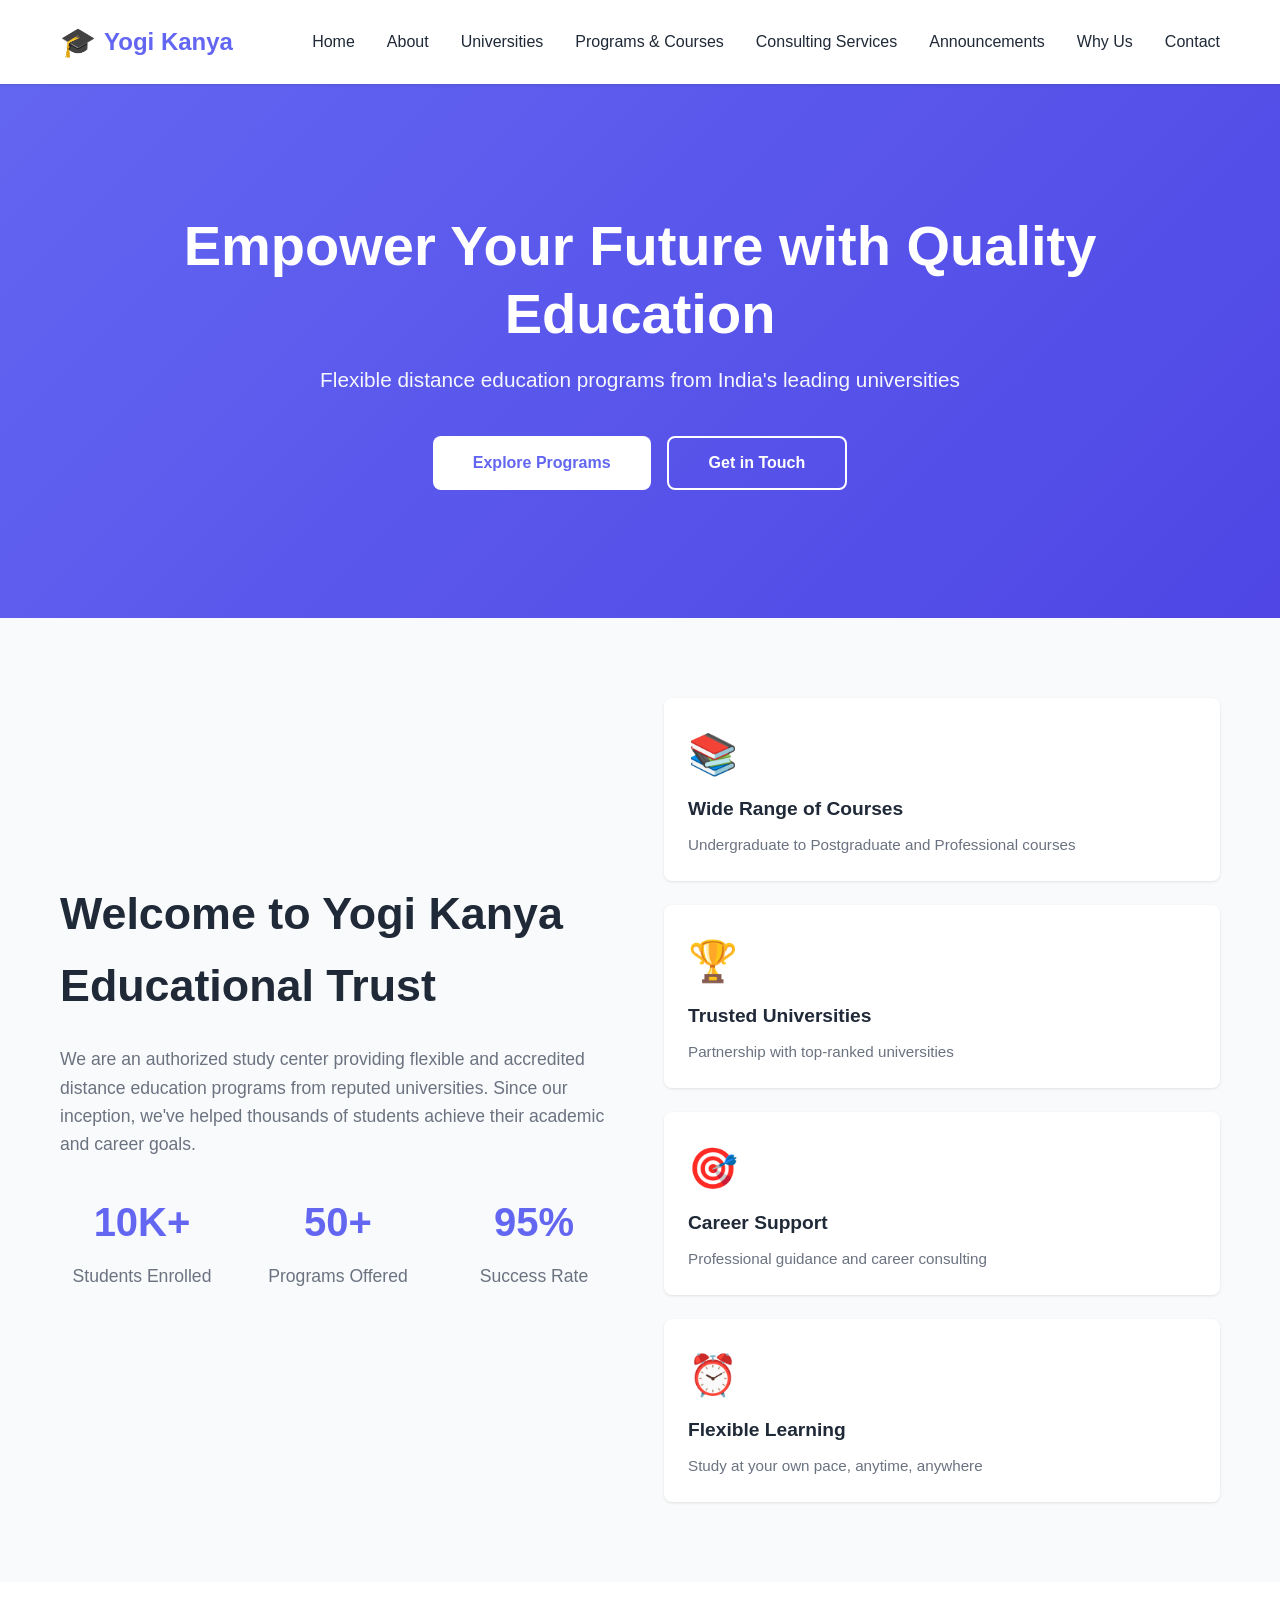
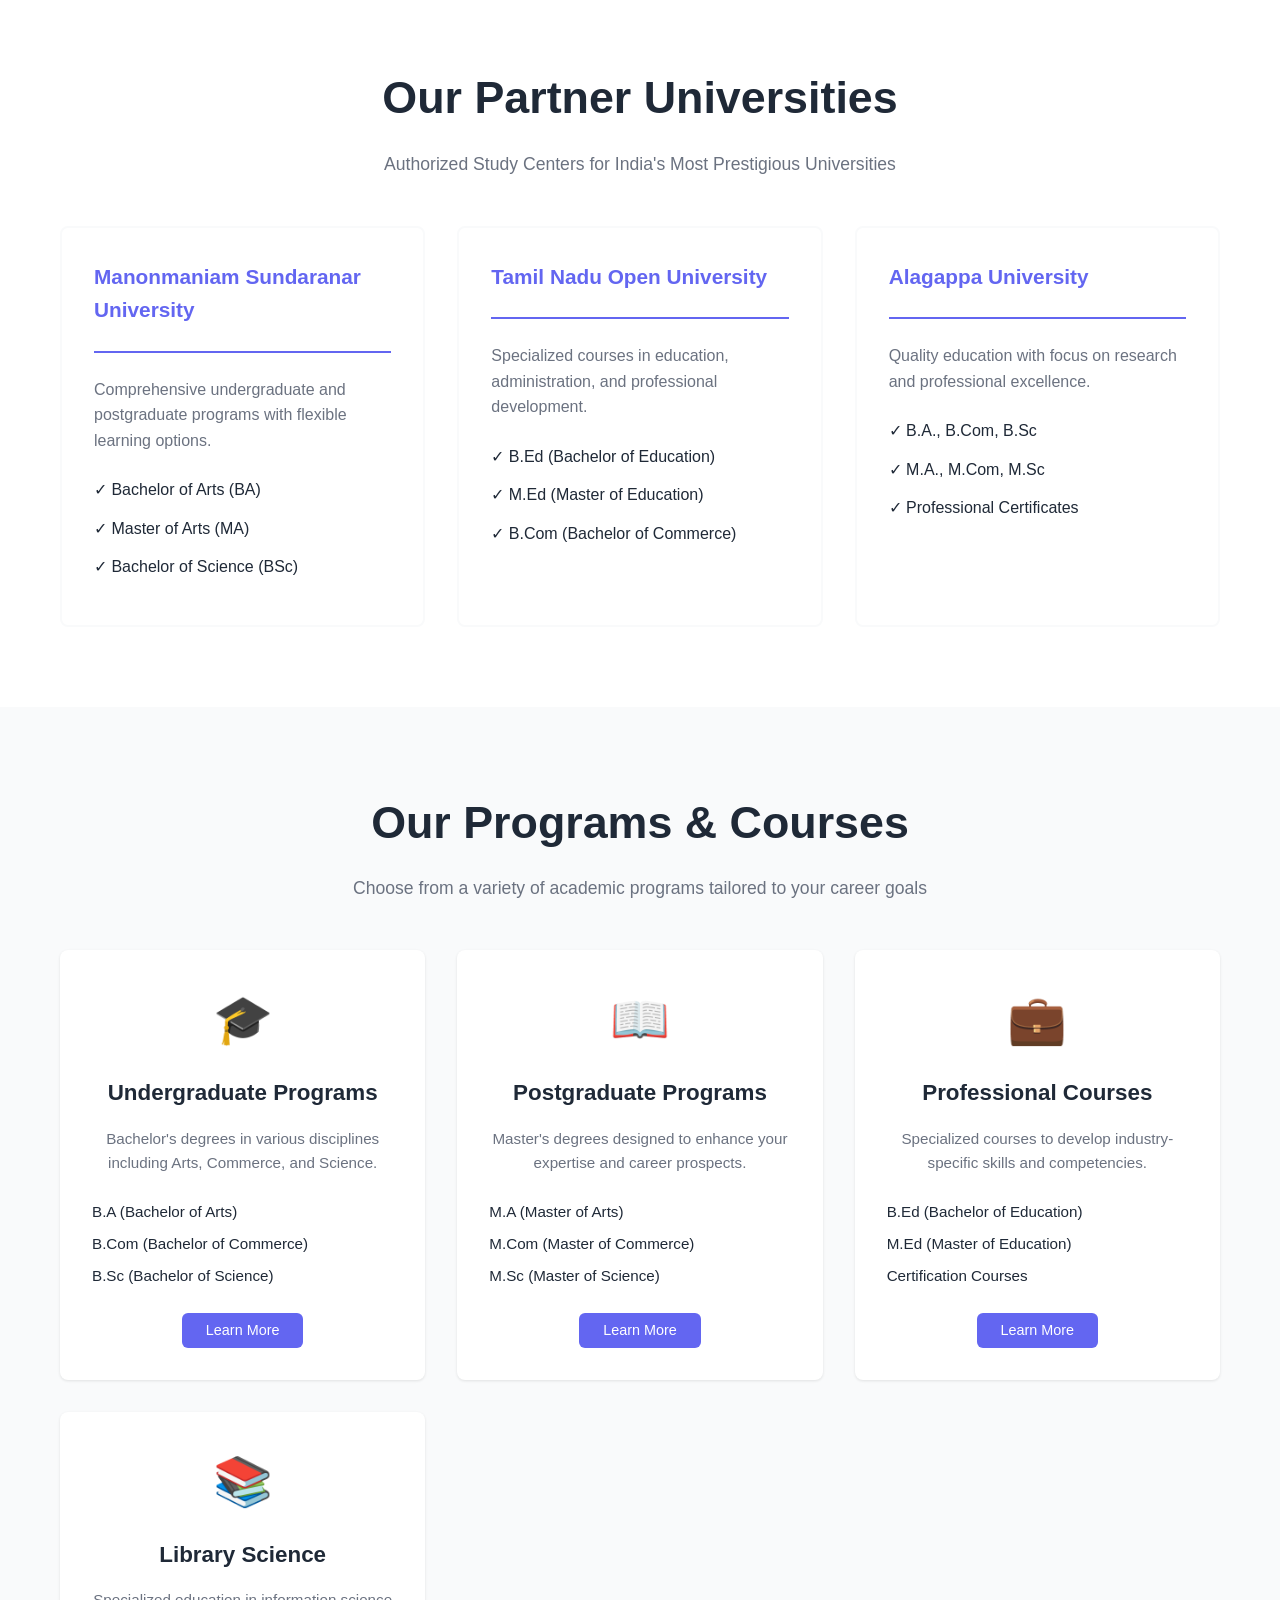
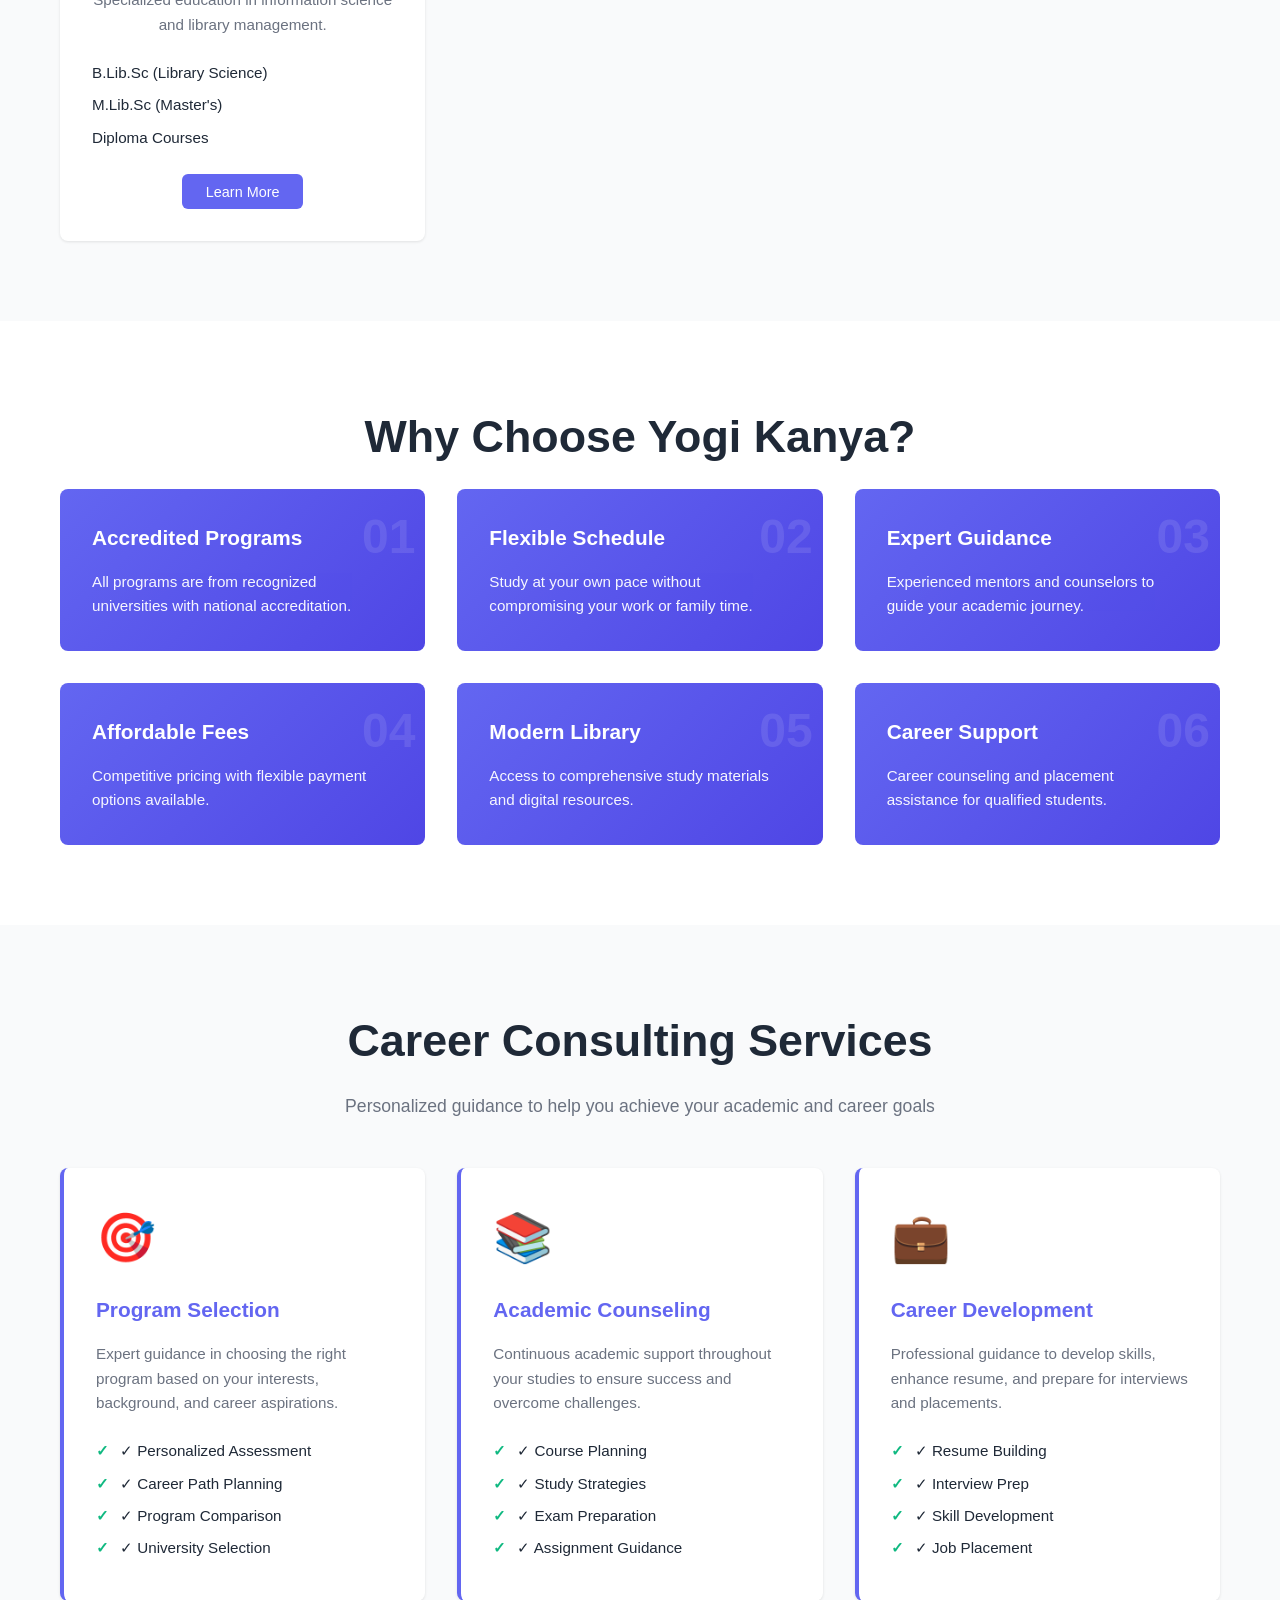
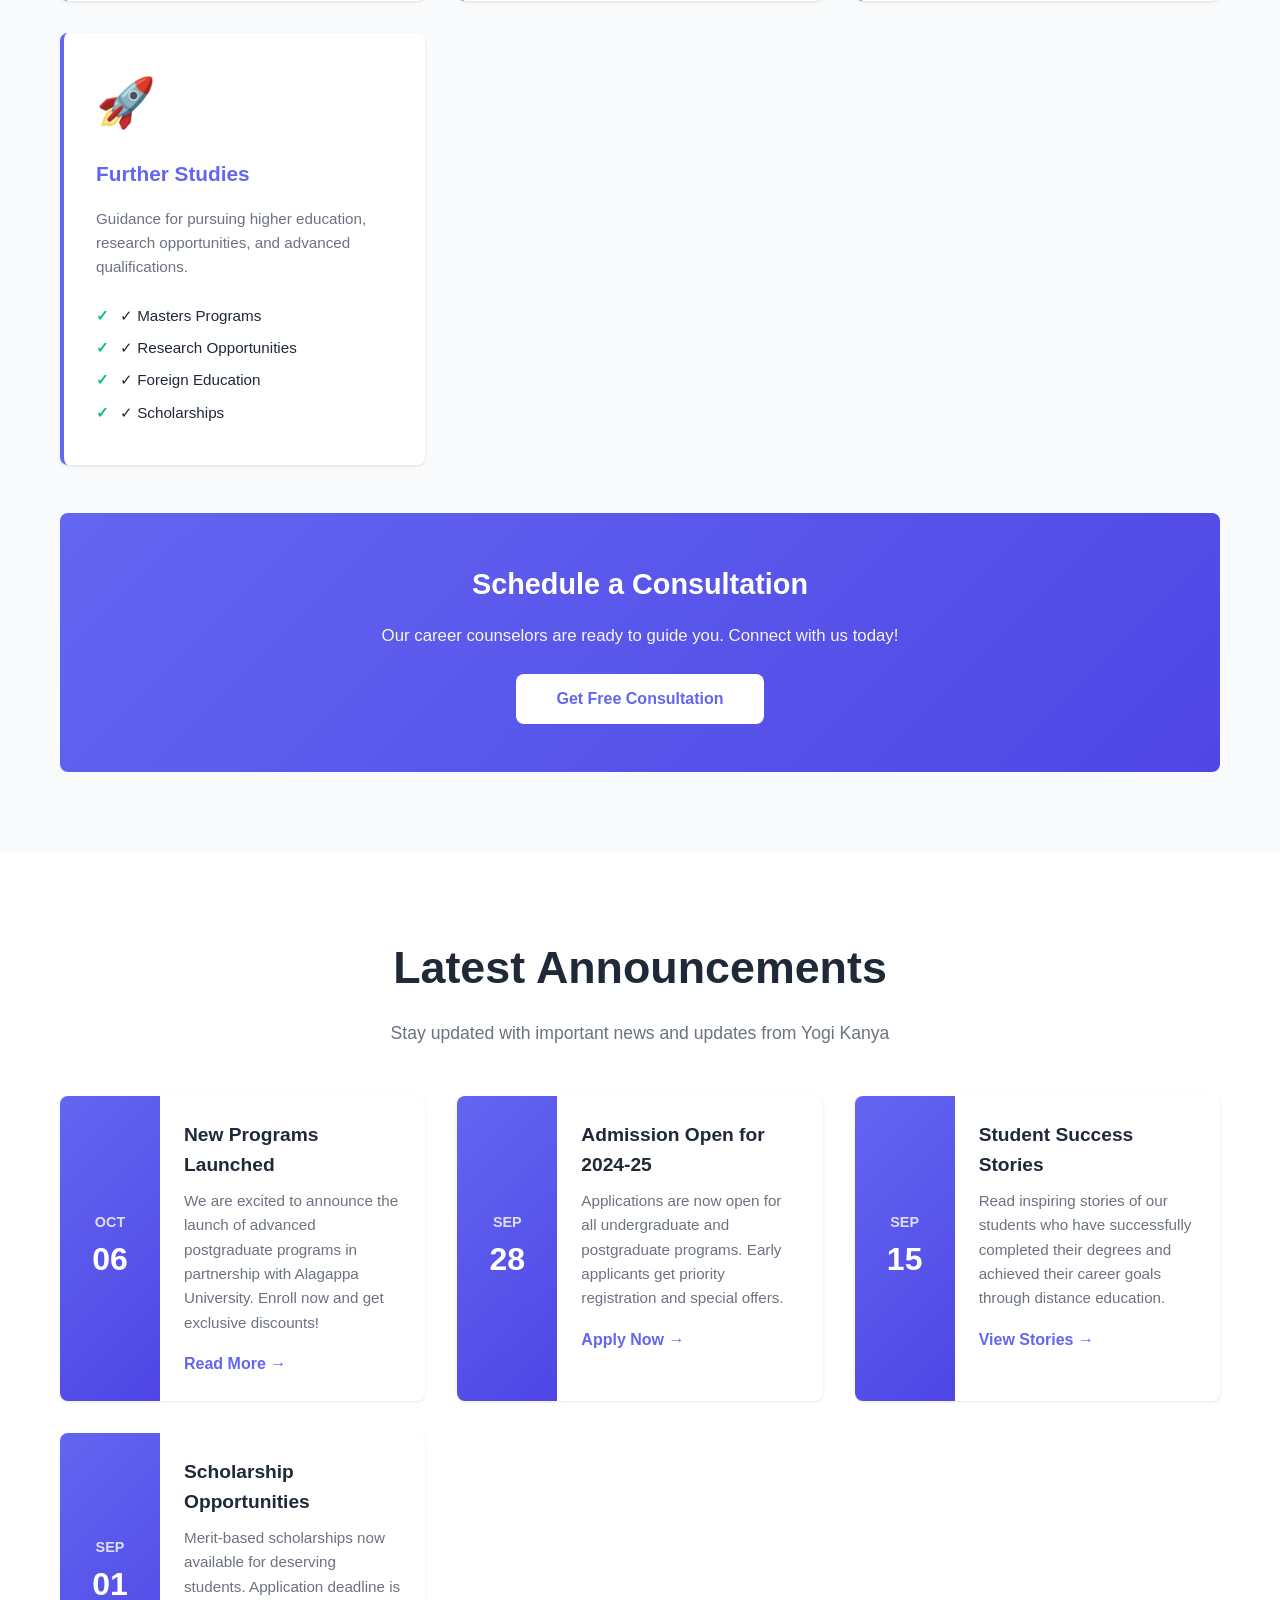
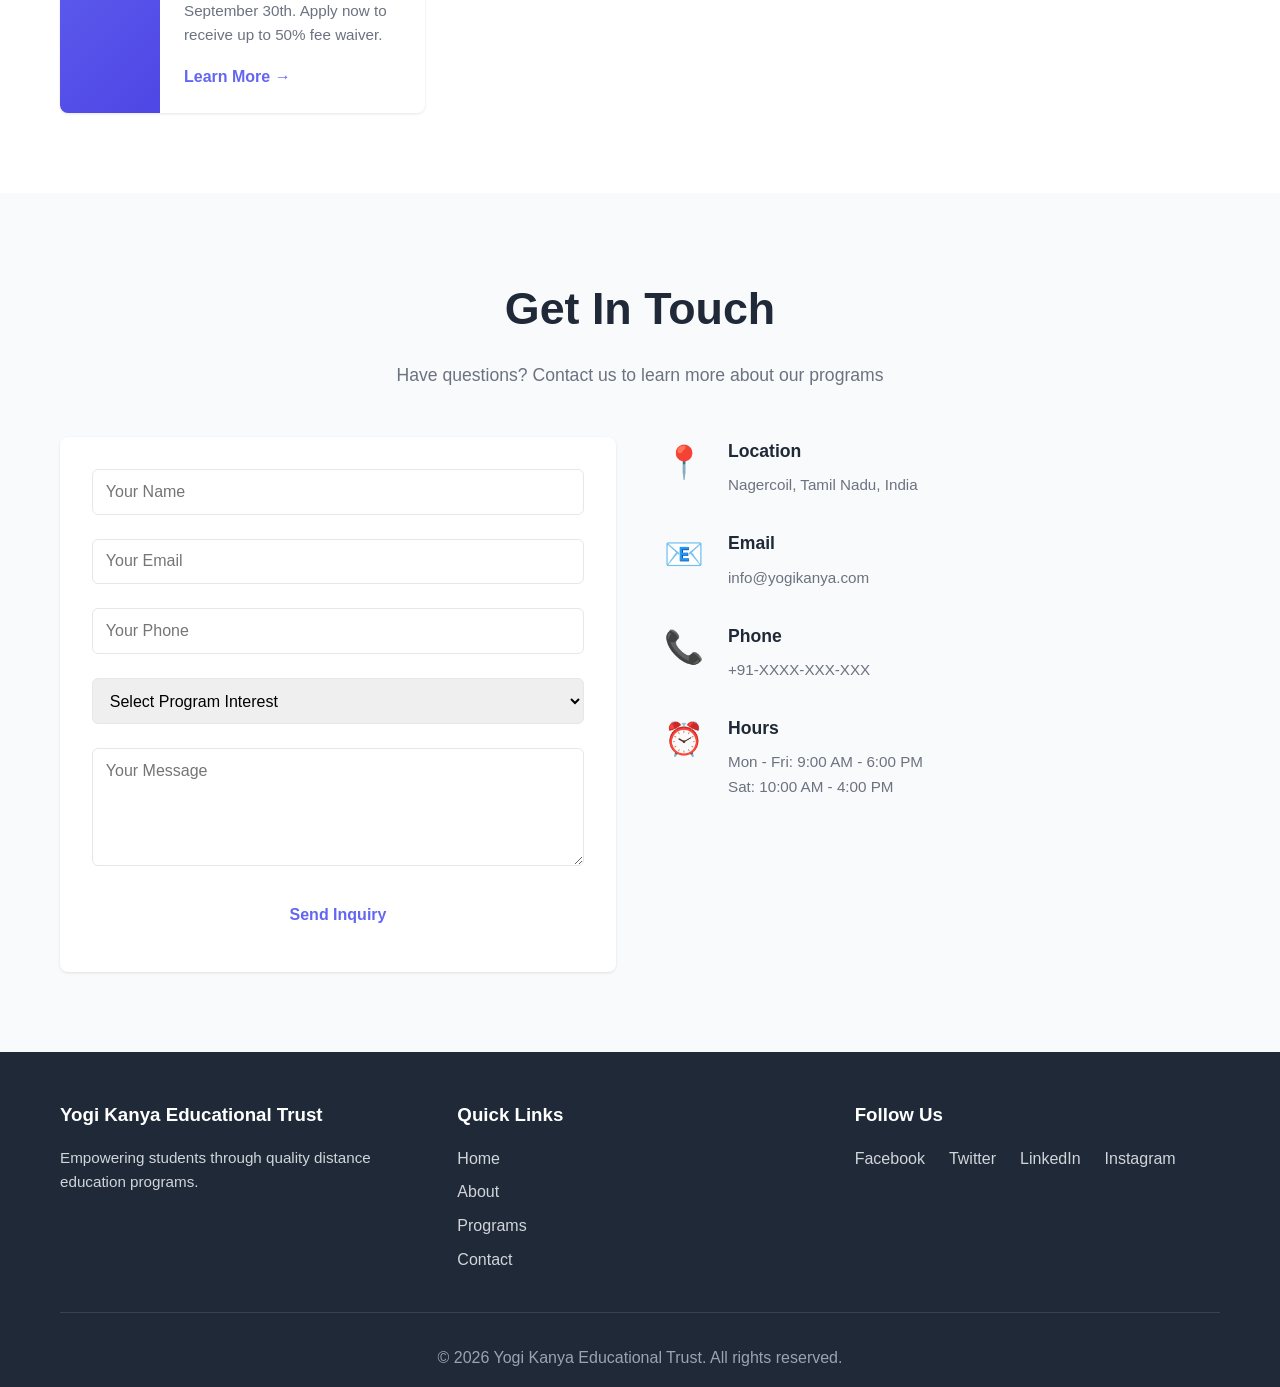
==== index.html @ af3709f4 "Add Consulting Services and Announcements sections - Add Career Consulting Services section with 4 s" ====
<!DOCTYPE html>
<html lang="en">
<head>
    <meta charset="UTF-8">
    <meta name="viewport" content="width=device-width, initial-scale=1.0">
    <title>Yogi Kanya Educational Trust - Distance Education Programs</title>
    <link rel="stylesheet" href="style.css">
</head>
<body>
    <!-- Navbar -->
    <nav class="navbar">
        <div class="container">
            <div class="logo">
                <span class="logo-icon">🎓</span>
                <span>Yogi Kanya</span>
            </div>
            <ul class="nav-links">
                <li><a href="#home">Home</a></li>
                <li><a href="#about">About</a></li>
                <li><a href="#universities">Universities</a></li>
                <li><a href="#programs">Programs & Courses</a></li>
                <li><a href="#consulting">Consulting Services</a></li>
                <li><a href="#announcements">Announcements</a></li>
                <li><a href="#why-choose">Why Us</a></li>
                <li><a href="#contact">Contact</a></li>
            </ul>
            <div class="hamburger">
                <span></span>
                <span></span>
                <span></span>
            </div>
        </div>
    </nav>

    <!-- Hero Section -->
    <section id="home" class="hero">
        <div class="hero-content">
            <div class="container">
                <h1>Empower Your Future with Quality Education</h1>
                <p>Flexible distance education programs from India's leading universities</p>
                <div class="hero-buttons">
                    <button class="btn btn-primary" onclick="scrollToSection('programs')">Explore Programs</button>
                    <button class="btn btn-secondary" onclick="scrollToSection('contact')">Get in Touch</button>
                </div>
            </div>
        </div>
    </section>

    <!-- About Section -->
    <section id="about" class="about">
        <div class="container">
            <div class="about-grid">
                <div class="about-content">
                    <h2>Welcome to Yogi Kanya Educational Trust</h2>
                    <p>We are an authorized study center providing flexible and accredited distance education programs from reputed universities. Since our inception, we've helped thousands of students achieve their academic and career goals.</p>
                    <div class="stats">
                        <div class="stat">
                            <h3>10K+</h3>
                            <p>Students Enrolled</p>
                        </div>
                        <div class="stat">
                            <h3>50+</h3>
                            <p>Programs Offered</p>
                        </div>
                        <div class="stat">
                            <h3>95%</h3>
                            <p>Success Rate</p>
                        </div>
                    </div>
                </div>
                <div class="about-features">
                    <div class="feature-item">
                        <div class="feature-icon">📚</div>
                        <h3>Wide Range of Courses</h3>
                        <p>Undergraduate to Postgraduate and Professional courses</p>
                    </div>
                    <div class="feature-item">
                        <div class="feature-icon">🏆</div>
                        <h3>Trusted Universities</h3>
                        <p>Partnership with top-ranked universities</p>
                    </div>
                    <div class="feature-item">
                        <div class="feature-icon">🎯</div>
                        <h3>Career Support</h3>
                        <p>Professional guidance and career consulting</p>
                    </div>
                    <div class="feature-item">
                        <div class="feature-icon">⏰</div>
                        <h3>Flexible Learning</h3>
                        <p>Study at your own pace, anytime, anywhere</p>
                    </div>
                </div>
            </div>
        </div>
    </section>

    <!-- Universities Section -->
    <section id="universities" class="universities">
        <div class="container">
            <h2>Our Partner Universities</h2>
            <p class="section-subtitle">Authorized Study Centers for India's Most Prestigious Universities</p>
            <div class="universities-grid">
                <div class="university-card">
                    <div class="university-header">
                        <h3>Manonmaniam Sundaranar University</h3>
                    </div>
                    <p>Comprehensive undergraduate and postgraduate programs with flexible learning options.</p>
                    <ul class="program-list">
                        <li>✓ Bachelor of Arts (BA)</li>
                        <li>✓ Master of Arts (MA)</li>
                        <li>✓ Bachelor of Science (BSc)</li>
                    </ul>
                </div>
                <div class="university-card">
                    <div class="university-header">
                        <h3>Tamil Nadu Open University</h3>
                    </div>
                    <p>Specialized courses in education, administration, and professional development.</p>
                    <ul class="program-list">
                        <li>✓ B.Ed (Bachelor of Education)</li>
                        <li>✓ M.Ed (Master of Education)</li>
                        <li>✓ B.Com (Bachelor of Commerce)</li>
                    </ul>
                </div>
                <div class="university-card">
                    <div class="university-header">
                        <h3>Alagappa University</h3>
                    </div>
                    <p>Quality education with focus on research and professional excellence.</p>
                    <ul class="program-list">
                        <li>✓ B.A., B.Com, B.Sc</li>
                        <li>✓ M.A., M.Com, M.Sc</li>
                        <li>✓ Professional Certificates</li>
                    </ul>
                </div>
            </div>
        </div>
    </section>

    <!-- Programs Section -->
    <section id="programs" class="programs">
        <div class="container">
            <h2>Our Programs & Courses</h2>
            <p class="section-subtitle">Choose from a variety of academic programs tailored to your career goals</p>
            <div class="programs-grid">
                <div class="program-card">
                    <div class="program-icon">🎓</div>
                    <h3>Undergraduate Programs</h3>
                    <p>Bachelor's degrees in various disciplines including Arts, Commerce, and Science.</p>
                    <ul>
                        <li>B.A (Bachelor of Arts)</li>
                        <li>B.Com (Bachelor of Commerce)</li>
                        <li>B.Sc (Bachelor of Science)</li>
                    </ul>
                    <button class="btn-small" onclick="scrollToSection('contact')">Learn More</button>
                </div>
                <div class="program-card">
                    <div class="program-icon">📖</div>
                    <h3>Postgraduate Programs</h3>
                    <p>Master's degrees designed to enhance your expertise and career prospects.</p>
                    <ul>
                        <li>M.A (Master of Arts)</li>
                        <li>M.Com (Master of Commerce)</li>
                        <li>M.Sc (Master of Science)</li>
                    </ul>
                    <button class="btn-small" onclick="scrollToSection('contact')">Learn More</button>
                </div>
                <div class="program-card">
                    <div class="program-icon">💼</div>
                    <h3>Professional Courses</h3>
                    <p>Specialized courses to develop industry-specific skills and competencies.</p>
                    <ul>
                        <li>B.Ed (Bachelor of Education)</li>
                        <li>M.Ed (Master of Education)</li>
                        <li>Certification Courses</li>
                    </ul>
                    <button class="btn-small" onclick="scrollToSection('contact')">Learn More</button>
                </div>
                <div class="program-card">
                    <div class="program-icon">📚</div>
                    <h3>Library Science</h3>
                    <p>Specialized education in information science and library management.</p>
                    <ul>
                        <li>B.Lib.Sc (Library Science)</li>
                        <li>M.Lib.Sc (Master's)</li>
                        <li>Diploma Courses</li>
                    </ul>
                    <button class="btn-small" onclick="scrollToSection('contact')">Learn More</button>
                </div>
            </div>
        </div>
    </section>

    <!-- Why Choose Us Section -->
    <section id="why-choose" class="why-choose">
        <div class="container">
            <h2>Why Choose Yogi Kanya?</h2>
            <div class="reasons-grid">
                <div class="reason-card">
                    <div class="reason-number">01</div>
                    <h3>Accredited Programs</h3>
                    <p>All programs are from recognized universities with national accreditation.</p>
                </div>
                <div class="reason-card">
                    <div class="reason-number">02</div>
                    <h3>Flexible Schedule</h3>
                    <p>Study at your own pace without compromising your work or family time.</p>
                </div>
                <div class="reason-card">
                    <div class="reason-number">03</div>
                    <h3>Expert Guidance</h3>
                    <p>Experienced mentors and counselors to guide your academic journey.</p>
                </div>
                <div class="reason-card">
                    <div class="reason-number">04</div>
                    <h3>Affordable Fees</h3>
                    <p>Competitive pricing with flexible payment options available.</p>
                </div>
                <div class="reason-card">
                    <div class="reason-number">05</div>
                    <h3>Modern Library</h3>
                    <p>Access to comprehensive study materials and digital resources.</p>
                </div>
                <div class="reason-card">
                    <div class="reason-number">06</div>
                    <h3>Career Support</h3>
                    <p>Career counseling and placement assistance for qualified students.</p>
                </div>
            </div>
        </div>
    </section>

    <!-- Consulting Services Section -->
    <section id="consulting" class="consulting">
        <div class="container">
            <h2>Career Consulting Services</h2>
            <p class="section-subtitle">Personalized guidance to help you achieve your academic and career goals</p>
            <div class="consulting-grid">
                <div class="consulting-card">
                    <div class="consulting-icon">🎯</div>
                    <h3>Program Selection</h3>
                    <p>Expert guidance in choosing the right program based on your interests, background, and career aspirations.</p>
                    <ul>
                        <li>✓ Personalized Assessment</li>
                        <li>✓ Career Path Planning</li>
                        <li>✓ Program Comparison</li>
                        <li>✓ University Selection</li>
                    </ul>
                </div>
                <div class="consulting-card">
                    <div class="consulting-icon">📚</div>
                    <h3>Academic Counseling</h3>
                    <p>Continuous academic support throughout your studies to ensure success and overcome challenges.</p>
                    <ul>
                        <li>✓ Course Planning</li>
                        <li>✓ Study Strategies</li>
                        <li>✓ Exam Preparation</li>
                        <li>✓ Assignment Guidance</li>
                    </ul>
                </div>
                <div class="consulting-card">
                    <div class="consulting-icon">💼</div>
                    <h3>Career Development</h3>
                    <p>Professional guidance to develop skills, enhance resume, and prepare for interviews and placements.</p>
                    <ul>
                        <li>✓ Resume Building</li>
                        <li>✓ Interview Prep</li>
                        <li>✓ Skill Development</li>
                        <li>✓ Job Placement</li>
                    </ul>
                </div>
                <div class="consulting-card">
                    <div class="consulting-icon">🚀</div>
                    <h3>Further Studies</h3>
                    <p>Guidance for pursuing higher education, research opportunities, and advanced qualifications.</p>
                    <ul>
                        <li>✓ Masters Programs</li>
                        <li>✓ Research Opportunities</li>
                        <li>✓ Foreign Education</li>
                        <li>✓ Scholarships</li>
                    </ul>
                </div>
            </div>
            <div class="consulting-cta">
                <h3>Schedule a Consultation</h3>
                <p>Our career counselors are ready to guide you. Connect with us today!</p>
                <button class="btn btn-primary" onclick="scrollToSection('contact')">Get Free Consultation</button>
            </div>
        </div>
    </section>

    <!-- Announcements Section -->
    <section id="announcements" class="announcements">
        <div class="container">
            <h2>Latest Announcements</h2>
            <p class="section-subtitle">Stay updated with important news and updates from Yogi Kanya</p>
            <div class="announcements-grid">
                <div class="announcement-card">
                    <div class="announcement-date">
                        <span class="month">OCT</span>
                        <span class="day">06</span>
                    </div>
                    <div class="announcement-content">
                        <h3>New Programs Launched</h3>
                        <p>We are excited to announce the launch of advanced postgraduate programs in partnership with Alagappa University. Enroll now and get exclusive discounts!</p>
                        <a href="#" class="announcement-link">Read More →</a>
                    </div>
                </div>

                <div class="announcement-card">
                    <div class="announcement-date">
                        <span class="month">SEP</span>
                        <span class="day">28</span>
                    </div>
                    <div class="announcement-content">
                        <h3>Admission Open for 2024-25</h3>
                        <p>Applications are now open for all undergraduate and postgraduate programs. Early applicants get priority registration and special offers.</p>
                        <a href="#" class="announcement-link">Apply Now →</a>
                    </div>
                </div>

                <div class="announcement-card">
                    <div class="announcement-date">
                        <span class="month">SEP</span>
                        <span class="day">15</span>
                    </div>
                    <div class="announcement-content">
                        <h3>Student Success Stories</h3>
                        <p>Read inspiring stories of our students who have successfully completed their degrees and achieved their career goals through distance education.</p>
                        <a href="#" class="announcement-link">View Stories →</a>
                    </div>
                </div>

                <div class="announcement-card">
                    <div class="announcement-date">
                        <span class="month">SEP</span>
                        <span class="day">01</span>
                    </div>
                    <div class="announcement-content">
                        <h3>Scholarship Opportunities</h3>
                        <p>Merit-based scholarships now available for deserving students. Application deadline is September 30th. Apply now to receive up to 50% fee waiver.</p>
                        <a href="#" class="announcement-link">Learn More →</a>
                    </div>
                </div>
            </div>
        </div>
    </section>

    <!-- Contact Section -->
    <section id="contact" class="contact">
        <div class="container">
            <h2>Get In Touch</h2>
            <p class="section-subtitle">Have questions? Contact us to learn more about our programs</p>
            <div class="contact-grid">
                <div class="contact-form">
                    <form onsubmit="handleSubmit(event)">
                        <input type="text" placeholder="Your Name" required>
                        <input type="email" placeholder="Your Email" required>
                        <input type="tel" placeholder="Your Phone" required>
                        <select required>
                            <option value="">Select Program Interest</option>
                            <option>Undergraduate</option>
                            <option>Postgraduate</option>
                            <option>Professional Courses</option>
                            <option>Library Science</option>
                        </select>
                        <textarea placeholder="Your Message" rows="5" required></textarea>
                        <button type="submit" class="btn btn-primary">Send Inquiry</button>
                    </form>
                </div>
                <div class="contact-info">
                    <div class="info-item">
                        <div class="info-icon">📍</div>
                        <div>
                            <h3>Location</h3>
                            <p>Nagercoil, Tamil Nadu, India</p>
                        </div>
                    </div>
                    <div class="info-item">
                        <div class="info-icon">📧</div>
                        <div>
                            <h3>Email</h3>
                            <p>info@yogikanya.com</p>
                        </div>
                    </div>
                    <div class="info-item">
                        <div class="info-icon">📞</div>
                        <div>
                            <h3>Phone</h3>
                            <p>+91-XXXX-XXX-XXX</p>
                        </div>
                    </div>
                    <div class="info-item">
                        <div class="info-icon">⏰</div>
                        <div>
                            <h3>Hours</h3>
                            <p>Mon - Fri: 9:00 AM - 6:00 PM</p>
                            <p>Sat: 10:00 AM - 4:00 PM</p>
                        </div>
                    </div>
                </div>
            </div>
        </div>
    </section>

    <!-- Footer -->
    <footer>
        <div class="container">
            <div class="footer-content">
                <div class="footer-section">
                    <h3>Yogi Kanya Educational Trust</h3>
                    <p>Empowering students through quality distance education programs.</p>
                </div>
                <div class="footer-section">
                    <h3>Quick Links</h3>
                    <ul>
                        <li><a href="#home">Home</a></li>
                        <li><a href="#about">About</a></li>
                        <li><a href="#programs">Programs</a></li>
                        <li><a href="#contact">Contact</a></li>
                    </ul>
                </div>
                <div class="footer-section">
                    <h3>Follow Us</h3>
                    <div class="social-links">
                        <a href="#">Facebook</a>
                        <a href="#">Twitter</a>
                        <a href="#">LinkedIn</a>
                        <a href="#">Instagram</a>
                    </div>
                </div>
            </div>
            <div class="footer-bottom">
                <p>&copy; 2026 Yogi Kanya Educational Trust. All rights reserved.</p>
            </div>
        </div>
    </footer>

    <script src="script.js"></script>
</body>
</html>
---- style.css ----
* {
    margin: 0;
    padding: 0;
    box-sizing: border-box;
}

:root {
    --primary: #6366f1;
    --primary-dark: #4f46e5;
    --secondary: #10b981;
    --dark: #1f2937;
    --light: #f9fafb;
    --gray: #6b7280;
    --white: #ffffff;
    --shadow: 0 1px 3px rgba(0, 0, 0, 0.1);
    --shadow-lg: 0 10px 25px rgba(0, 0, 0, 0.1);
}

body {
    font-family: 'Segoe UI', Tahoma, Geneva, Verdana, sans-serif;
    color: var(--dark);
    line-height: 1.6;
    background-color: var(--white);
}

.container {
    max-width: 1200px;
    margin: 0 auto;
    padding: 0 20px;
}

/* Navbar */
.navbar {
    background-color: var(--white);
    color: var(--dark);
    padding: 1.2rem 0;
    position: sticky;
    top: 0;
    z-index: 100;
    box-shadow: var(--shadow);
}

.navbar .container {
    display: flex;
    justify-content: space-between;
    align-items: center;
}

.logo {
    font-size: 1.5rem;
    font-weight: bold;
    color: var(--primary);
    display: flex;
    align-items: center;
    gap: 0.5rem;
}

.logo-icon {
    font-size: 1.8rem;
}

.nav-links {
    display: flex;
    list-style: none;
    gap: 2rem;
}

.nav-links a {
    color: var(--dark);
    text-decoration: none;
    transition: color 0.3s ease;
    font-weight: 500;
}

.nav-links a:hover {
    color: var(--primary);
}

.hamburger {
    display: none;
    flex-direction: column;
    gap: 0.4rem;
}

.hamburger span {
    width: 25px;
    height: 3px;
    background-color: var(--dark);
    border-radius: 2px;
}

/* Hero Section */
.hero {
    background: linear-gradient(135deg, var(--primary), var(--primary-dark));
    color: var(--white);
    padding: 8rem 0;
    text-align: center;
}

.hero-content {
    position: relative;
}

.hero h1 {
    font-size: 3.5rem;
    margin-bottom: 1rem;
    font-weight: 800;
    line-height: 1.2;
}

.hero p {
    font-size: 1.3rem;
    margin-bottom: 2.5rem;
    opacity: 0.95;
}

.hero-buttons {
    display: flex;
    justify-content: center;
    gap: 1rem;
    flex-wrap: wrap;
}

.btn {
    padding: 1rem 2.5rem;
    border: none;
    border-radius: 8px;
    font-size: 1rem;
    font-weight: bold;
    cursor: pointer;
    transition: all 0.3s ease;
}

.btn-primary {
    background-color: var(--white);
    color: var(--primary);
}

.btn-primary:hover {
    transform: translateY(-2px);
    box-shadow: var(--shadow-lg);
}

.btn-secondary {
    background-color: transparent;
    color: var(--white);
    border: 2px solid var(--white);
}

.btn-secondary:hover {
    background-color: var(--white);
    color: var(--primary);
}

.btn-small {
    padding: 0.6rem 1.5rem;
    font-size: 0.9rem;
    background-color: var(--primary);
    color: var(--white);
    border: none;
    border-radius: 6px;
    cursor: pointer;
    transition: all 0.3s ease;
}

.btn-small:hover {
    background-color: var(--primary-dark);
    transform: translateY(-2px);
}

/* About Section */
.about {
    padding: 5rem 0;
    background-color: var(--light);
}

.about-grid {
    display: grid;
    grid-template-columns: 1fr 1fr;
    gap: 3rem;
    align-items: center;
}

.about-content h2 {
    font-size: 2.8rem;
    margin-bottom: 1.5rem;
    color: var(--dark);
}

.about-content p {
    font-size: 1.1rem;
    color: var(--gray);
    margin-bottom: 2rem;
}

.stats {
    display: grid;
    grid-template-columns: repeat(3, 1fr);
    gap: 2rem;
    margin-top: 2rem;
}

.stat {
    text-align: center;
}

.stat h3 {
    font-size: 2.5rem;
    color: var(--primary);
    font-weight: 800;
}

.stat p {
    color: var(--gray);
    margin-top: 0.5rem;
}

.about-features {
    display: grid;
    grid-template-columns: 1fr;
    gap: 1.5rem;
}

.feature-item {
    background-color: var(--white);
    padding: 1.5rem;
    border-radius: 8px;
    box-shadow: var(--shadow);
    transition: all 0.3s ease;
}

.feature-item:hover {
    transform: translateY(-5px);
    box-shadow: var(--shadow-lg);
}

.feature-icon {
    font-size: 2.5rem;
    margin-bottom: 0.5rem;
}

.feature-item h3 {
    font-size: 1.2rem;
    margin-bottom: 0.5rem;
    color: var(--dark);
}

.feature-item p {
    color: var(--gray);
    font-size: 0.95rem;
}

/* Universities Section */
.universities {
    padding: 5rem 0;
}

.universities h2,
.programs h2,
.why-choose h2,
.contact h2 {
    font-size: 2.8rem;
    text-align: center;
    margin-bottom: 1rem;
    color: var(--dark);
}

.section-subtitle {
    text-align: center;
    color: var(--gray);
    font-size: 1.1rem;
    margin-bottom: 3rem;
    max-width: 600px;
    margin-left: auto;
    margin-right: auto;
}

.universities-grid {
    display: grid;
    grid-template-columns: repeat(auto-fit, minmax(300px, 1fr));
    gap: 2rem;
}

.university-card {
    background-color: var(--white);
    border: 2px solid var(--light);
    border-radius: 8px;
    padding: 2rem;
    transition: all 0.3s ease;
}

.university-card:hover {
    border-color: var(--primary);
    box-shadow: var(--shadow-lg);
    transform: translateY(-5px);
}

.university-header {
    padding-bottom: 1.5rem;
    border-bottom: 2px solid var(--primary);
    margin-bottom: 1.5rem;
}

.university-card h3 {
    color: var(--primary);
    font-size: 1.3rem;
}

.university-card p {
    color: var(--gray);
    margin-bottom: 1.5rem;
}

.program-list {
    list-style: none;
}

.program-list li {
    color: var(--dark);
    margin-bottom: 0.8rem;
    font-weight: 500;
}

/* Programs Section */
.programs {
    padding: 5rem 0;
    background-color: var(--light);
}

.programs-grid {
    display: grid;
    grid-template-columns: repeat(auto-fit, minmax(280px, 1fr));
    gap: 2rem;
}

.program-card {
    background-color: var(--white);
    border-radius: 8px;
    padding: 2rem;
    text-align: center;
    box-shadow: var(--shadow);
    transition: all 0.3s ease;
}

.program-card:hover {
    transform: translateY(-8px);
    box-shadow: var(--shadow-lg);
}

.program-icon {
    font-size: 3rem;
    margin-bottom: 1rem;
}

.program-card h3 {
    font-size: 1.4rem;
    color: var(--dark);
    margin-bottom: 1rem;
}

.program-card p {
    color: var(--gray);
    margin-bottom: 1.5rem;
    font-size: 0.95rem;
}

.program-card ul {
    list-style: none;
    text-align: left;
    margin-bottom: 1.5rem;
}

.program-card li {
    color: var(--dark);
    margin-bottom: 0.5rem;
    font-size: 0.95rem;
}

/* Why Choose Section */
.why-choose {
    padding: 5rem 0;
}

.reasons-grid {
    display: grid;
    grid-template-columns: repeat(auto-fit, minmax(280px, 1fr));
    gap: 2rem;
}

.reason-card {
    background: linear-gradient(135deg, var(--primary), var(--primary-dark));
    color: var(--white);
    padding: 2rem;
    border-radius: 8px;
    position: relative;
    overflow: hidden;
    transition: all 0.3s ease;
}

.reason-card:hover {
    transform: translateY(-5px);
    box-shadow: var(--shadow-lg);
}

.reason-number {
    font-size: 3rem;
    font-weight: 800;
    opacity: 0.1;
    position: absolute;
    top: 10px;
    right: 10px;
}

.reason-card h3 {
    font-size: 1.3rem;
    margin-bottom: 1rem;
    position: relative;
    z-index: 1;
}

.reason-card p {
    font-size: 0.95rem;
    opacity: 0.95;
    position: relative;
    z-index: 1;
}

/* Contact Section */
.contact {
    padding: 5rem 0;
    background-color: var(--light);
}

.contact-grid {
    display: grid;
    grid-template-columns: 1fr 1fr;
    gap: 3rem;
}

.contact-form {
    background-color: var(--white);
    padding: 2rem;
    border-radius: 8px;
    box-shadow: var(--shadow);
}

.contact-form form {
    display: flex;
    flex-direction: column;
    gap: 1.5rem;
}

.contact-form input,
.contact-form textarea,
.contact-form select {
    padding: 0.8rem;
    border: 1px solid #e5e7eb;
    border-radius: 6px;
    font-family: inherit;
    font-size: 1rem;
}

.contact-form input:focus,
.contact-form textarea:focus,
.contact-form select:focus {
    outline: none;
    border-color: var(--primary);
    box-shadow: 0 0 0 3px rgba(99, 102, 241, 0.1);
}

.contact-form textarea {
    resize: vertical;
}

.contact-info {
    display: flex;
    flex-direction: column;
    gap: 2rem;
}

.info-item {
    display: flex;
    gap: 1.5rem;
}

.info-icon {
    font-size: 2rem;
}

.info-item h3 {
    font-size: 1.1rem;
    color: var(--dark);
    margin-bottom: 0.5rem;
}

.info-item p {
    color: var(--gray);
    font-size: 0.95rem;
}

/* Footer */
footer {
    background-color: var(--dark);
    color: var(--white);
    padding: 3rem 0 1rem;
}

.footer-content {
    display: grid;
    grid-template-columns: repeat(auto-fit, minmax(250px, 1fr));
    gap: 2rem;
    margin-bottom: 2rem;
}

.footer-section h3 {
    margin-bottom: 1rem;
}

.footer-section p {
    color: #d1d5db;
    font-size: 0.95rem;
}

.footer-section ul {
    list-style: none;
}

.footer-section a {
    color: #d1d5db;
    text-decoration: none;
    transition: color 0.3s ease;
    display: block;
    margin-bottom: 0.5rem;
}

.footer-section a:hover {
    color: var(--primary);
}

.social-links {
    display: flex;
    gap: 1.5rem;
}

.footer-bottom {
    text-align: center;
    padding-top: 2rem;
    border-top: 1px solid #374151;
    color: #9ca3af;
}

/* Consulting Services Section */
.consulting {
    padding: 5rem 0;
    background-color: var(--light);
}

.consulting h2 {
    font-size: 2.8rem;
    text-align: center;
    margin-bottom: 1rem;
    color: var(--dark);
}

.consulting-grid {
    display: grid;
    grid-template-columns: repeat(auto-fit, minmax(280px, 1fr));
    gap: 2rem;
    margin-bottom: 3rem;
}

.consulting-card {
    background-color: var(--white);
    padding: 2rem;
    border-radius: 8px;
    box-shadow: var(--shadow);
    transition: all 0.3s ease;
    border-left: 4px solid var(--primary);
}

.consulting-card:hover {
    transform: translateY(-8px);
    box-shadow: var(--shadow-lg);
}

.consulting-icon {
    font-size: 3rem;
    margin-bottom: 1rem;
}

.consulting-card h3 {
    color: var(--primary);
    font-size: 1.3rem;
    margin-bottom: 1rem;
}

.consulting-card p {
    color: var(--gray);
    margin-bottom: 1.5rem;
    font-size: 0.95rem;
}

.consulting-card ul {
    list-style: none;
}

.consulting-card li {
    color: var(--dark);
    margin-bottom: 0.5rem;
    font-size: 0.95rem;
    padding-left: 1.5rem;
    position: relative;
}

.consulting-card li:before {
    content: "✓";
    position: absolute;
    left: 0;
    color: var(--secondary);
    font-weight: bold;
}

.consulting-cta {
    text-align: center;
    background: linear-gradient(135deg, var(--primary), var(--primary-dark));
    color: var(--white);
    padding: 3rem;
    border-radius: 8px;
}

.consulting-cta h3 {
    font-size: 1.8rem;
    margin-bottom: 1rem;
}

.consulting-cta p {
    font-size: 1.05rem;
    margin-bottom: 1.5rem;
    opacity: 0.95;
}

/* Announcements Section */
.announcements {
    padding: 5rem 0;
}

.announcements h2 {
    font-size: 2.8rem;
    text-align: center;
    margin-bottom: 1rem;
    color: var(--dark);
}

.announcements-grid {
    display: grid;
    grid-template-columns: repeat(auto-fit, minmax(300px, 1fr));
    gap: 2rem;
    margin-top: 2rem;
}

.announcement-card {
    background-color: var(--white);
    border-radius: 8px;
    overflow: hidden;
    box-shadow: var(--shadow);
    transition: all 0.3s ease;
    display: flex;
}

.announcement-card:hover {
    box-shadow: var(--shadow-lg);
    transform: translateY(-5px);
}

.announcement-date {
    background: linear-gradient(135deg, var(--primary), var(--primary-dark));
    color: var(--white);
    padding: 1.5rem;
    text-align: center;
    min-width: 100px;
    display: flex;
    flex-direction: column;
    justify-content: center;
    align-items: center;
}

.announcement-date .month {
    font-size: 0.9rem;
    font-weight: bold;
    opacity: 0.8;
}

.announcement-date .day {
    font-size: 2rem;
    font-weight: 800;
}

.announcement-content {
    padding: 1.5rem;
    flex: 1;
}

.announcement-card h3 {
    color: var(--dark);
    font-size: 1.2rem;
    margin-bottom: 0.5rem;
}

.announcement-content p {
    color: var(--gray);
    font-size: 0.95rem;
    margin-bottom: 1rem;
    line-height: 1.6;
}

.announcement-link {
    color: var(--primary);
    text-decoration: none;
    font-weight: 600;
    transition: color 0.3s ease;
}

.announcement-link:hover {
    color: var(--primary-dark);
}

/* Responsive Design */
@media (max-width: 768px) {
    .nav-links {
        display: none;
    }

    .hamburger {
        display: flex;
    }

    .hero h1 {
        font-size: 2rem;
    }

    .hero p {
        font-size: 1.1rem;
    }

    .hero {
        padding: 4rem 0;
    }

    .hero-buttons {
        flex-direction: column;
    }

    .btn {
        width: 100%;
    }

    .about-grid,
    .contact-grid {
        grid-template-columns: 1fr;
    }

    .stats {
        grid-template-columns: 1fr;
    }

    .universities-grid,
    .programs-grid,
    .reasons-grid,
    .consulting-grid,
    .announcements-grid {
        grid-template-columns: 1fr;
    }

    .announcement-card {
        flex-direction: column;
    }

    .announcement-date {
        flex-direction: row;
        justify-content: space-around;
        min-width: auto;
        padding: 1rem;
    }

    h2 {
        font-size: 2rem !important;
    }

    .section-subtitle {
        font-size: 1rem;
    }

    .consulting-cta {
        padding: 2rem 1rem;
    }

    .nav-links {
        gap: 1rem;
        font-size: 0.9rem;
    }
}
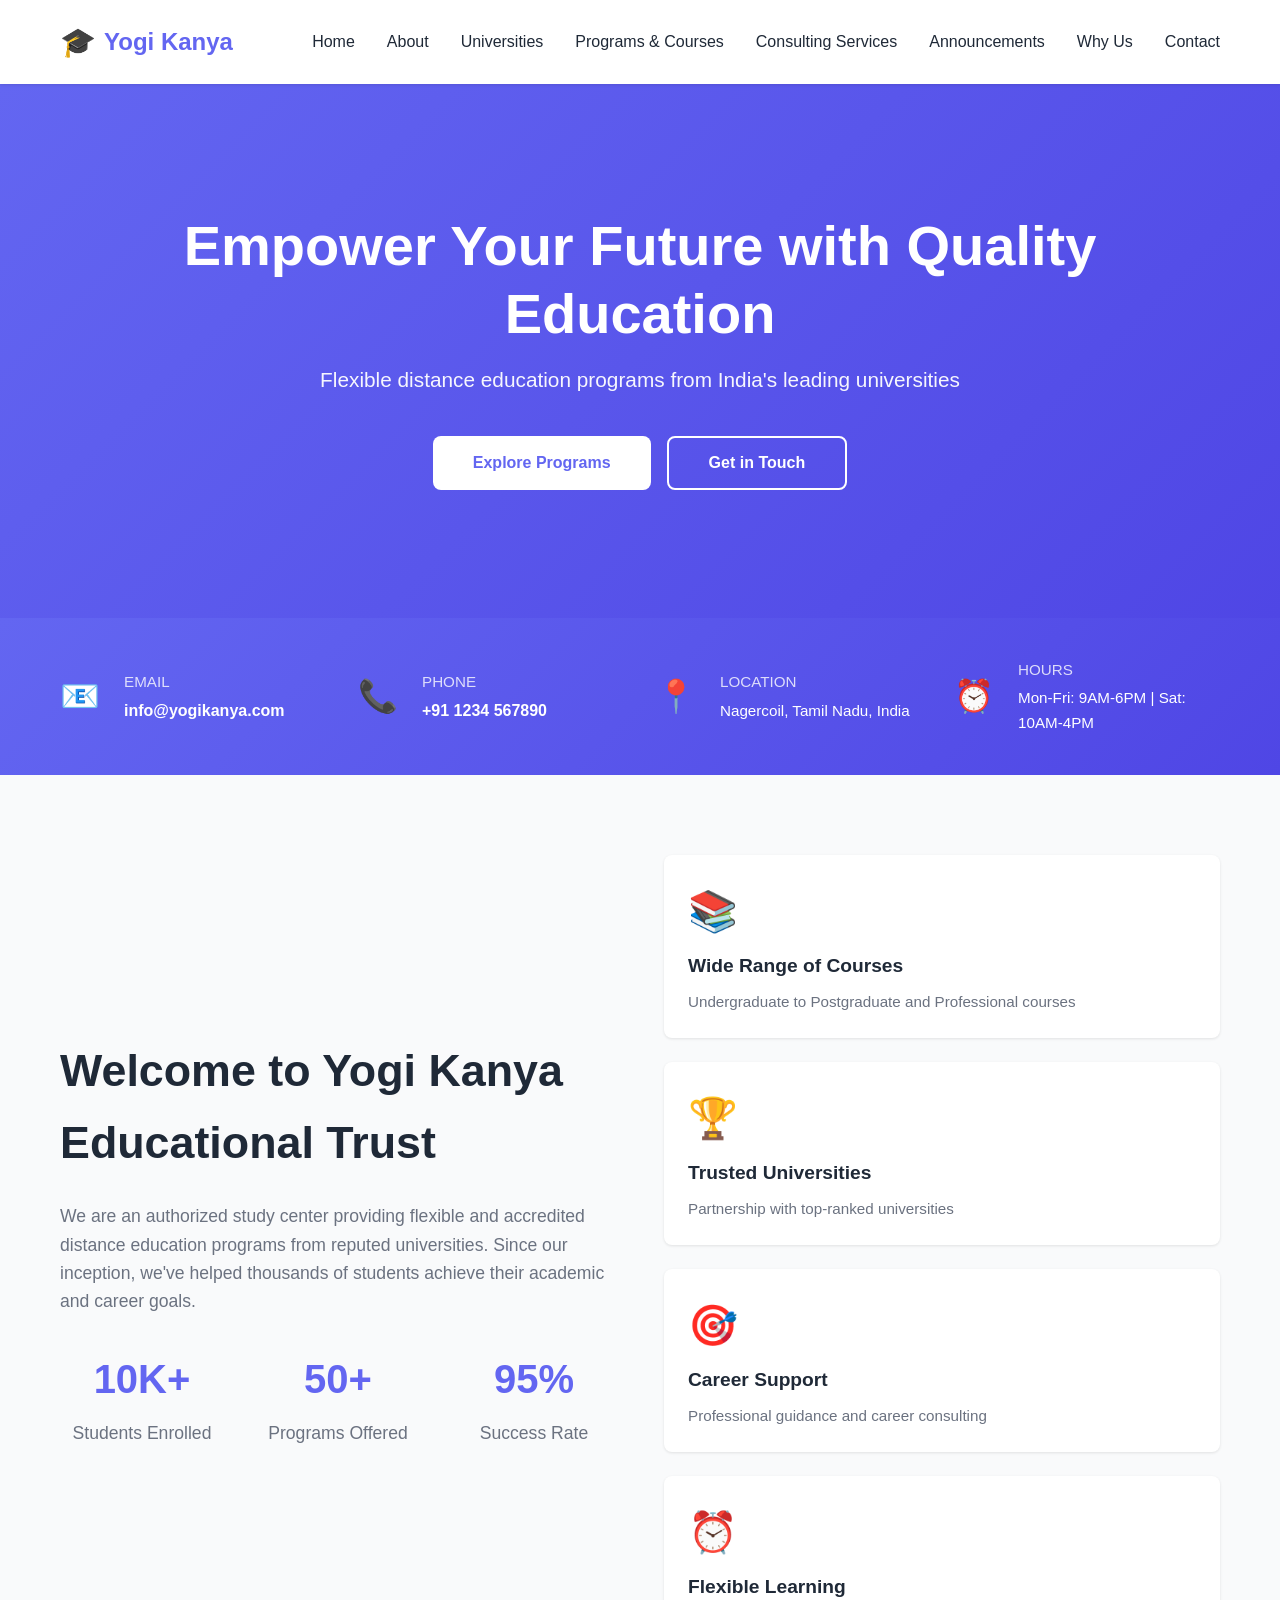
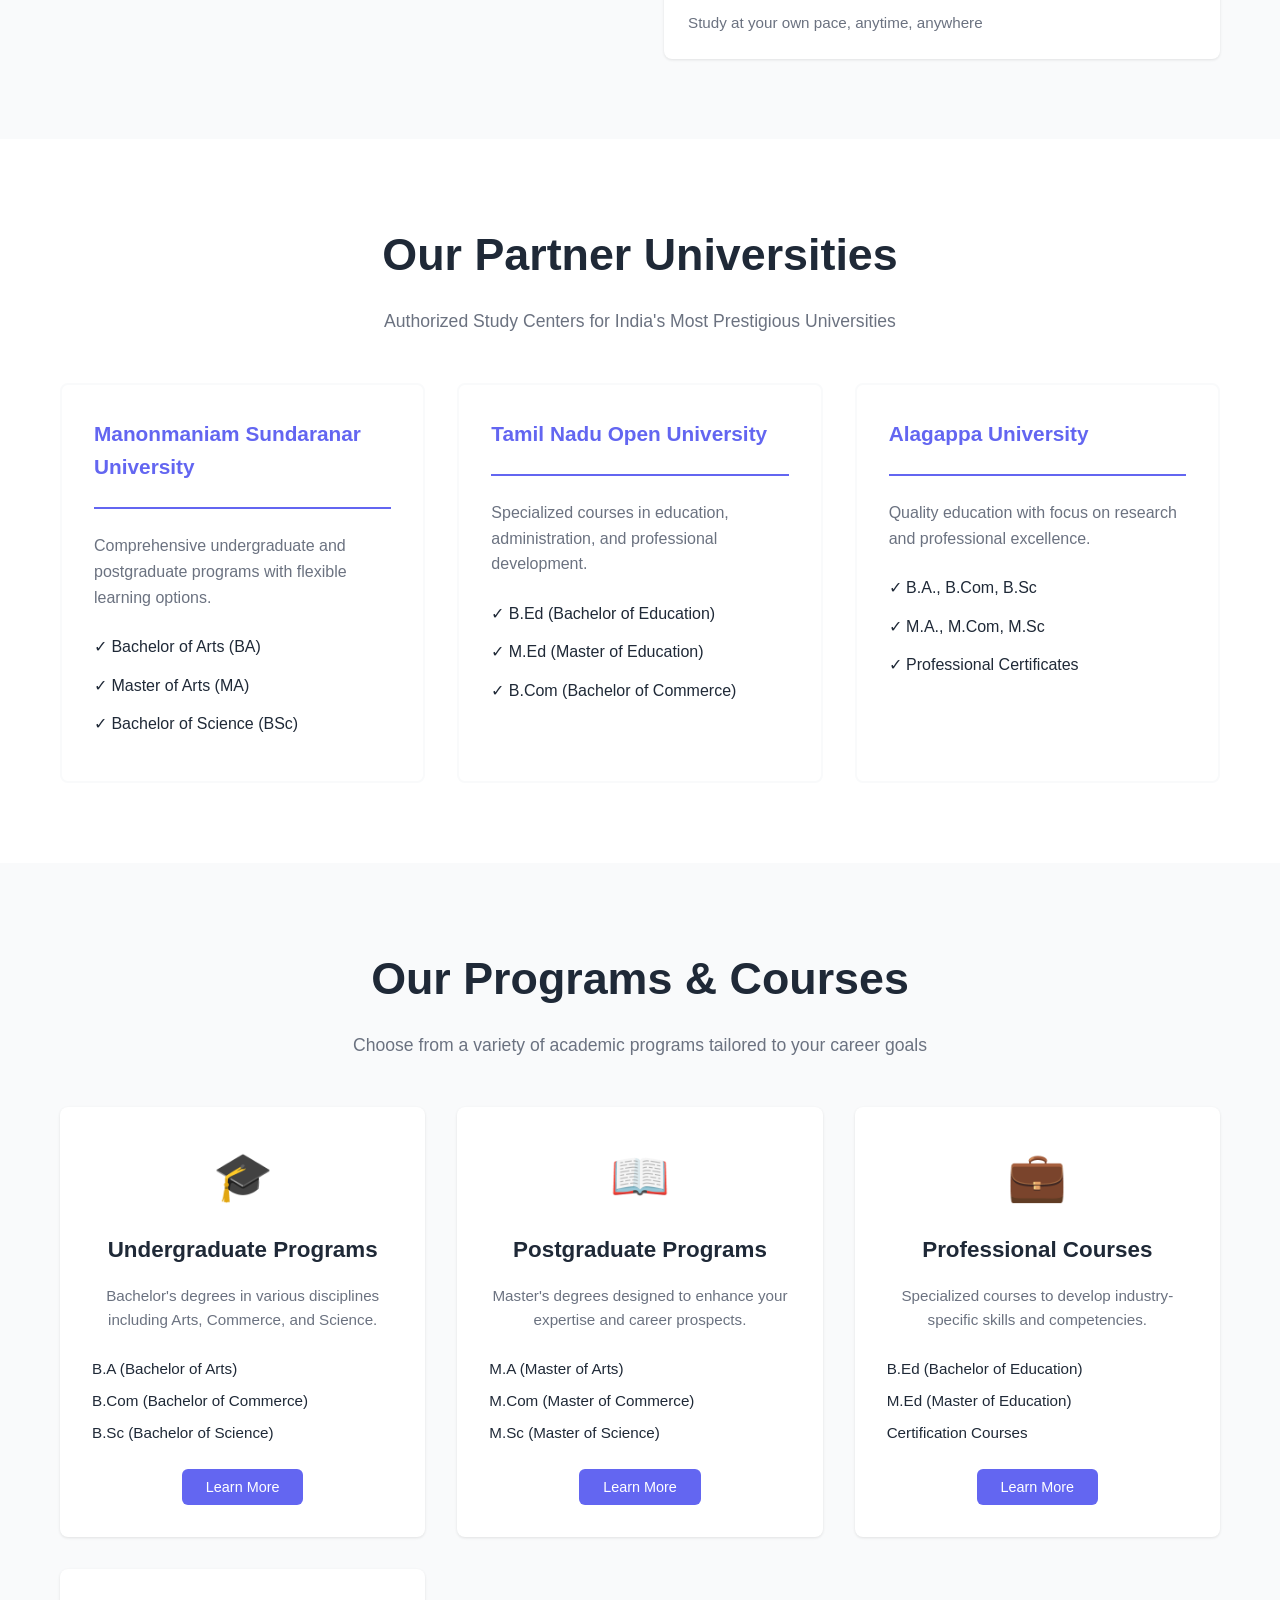
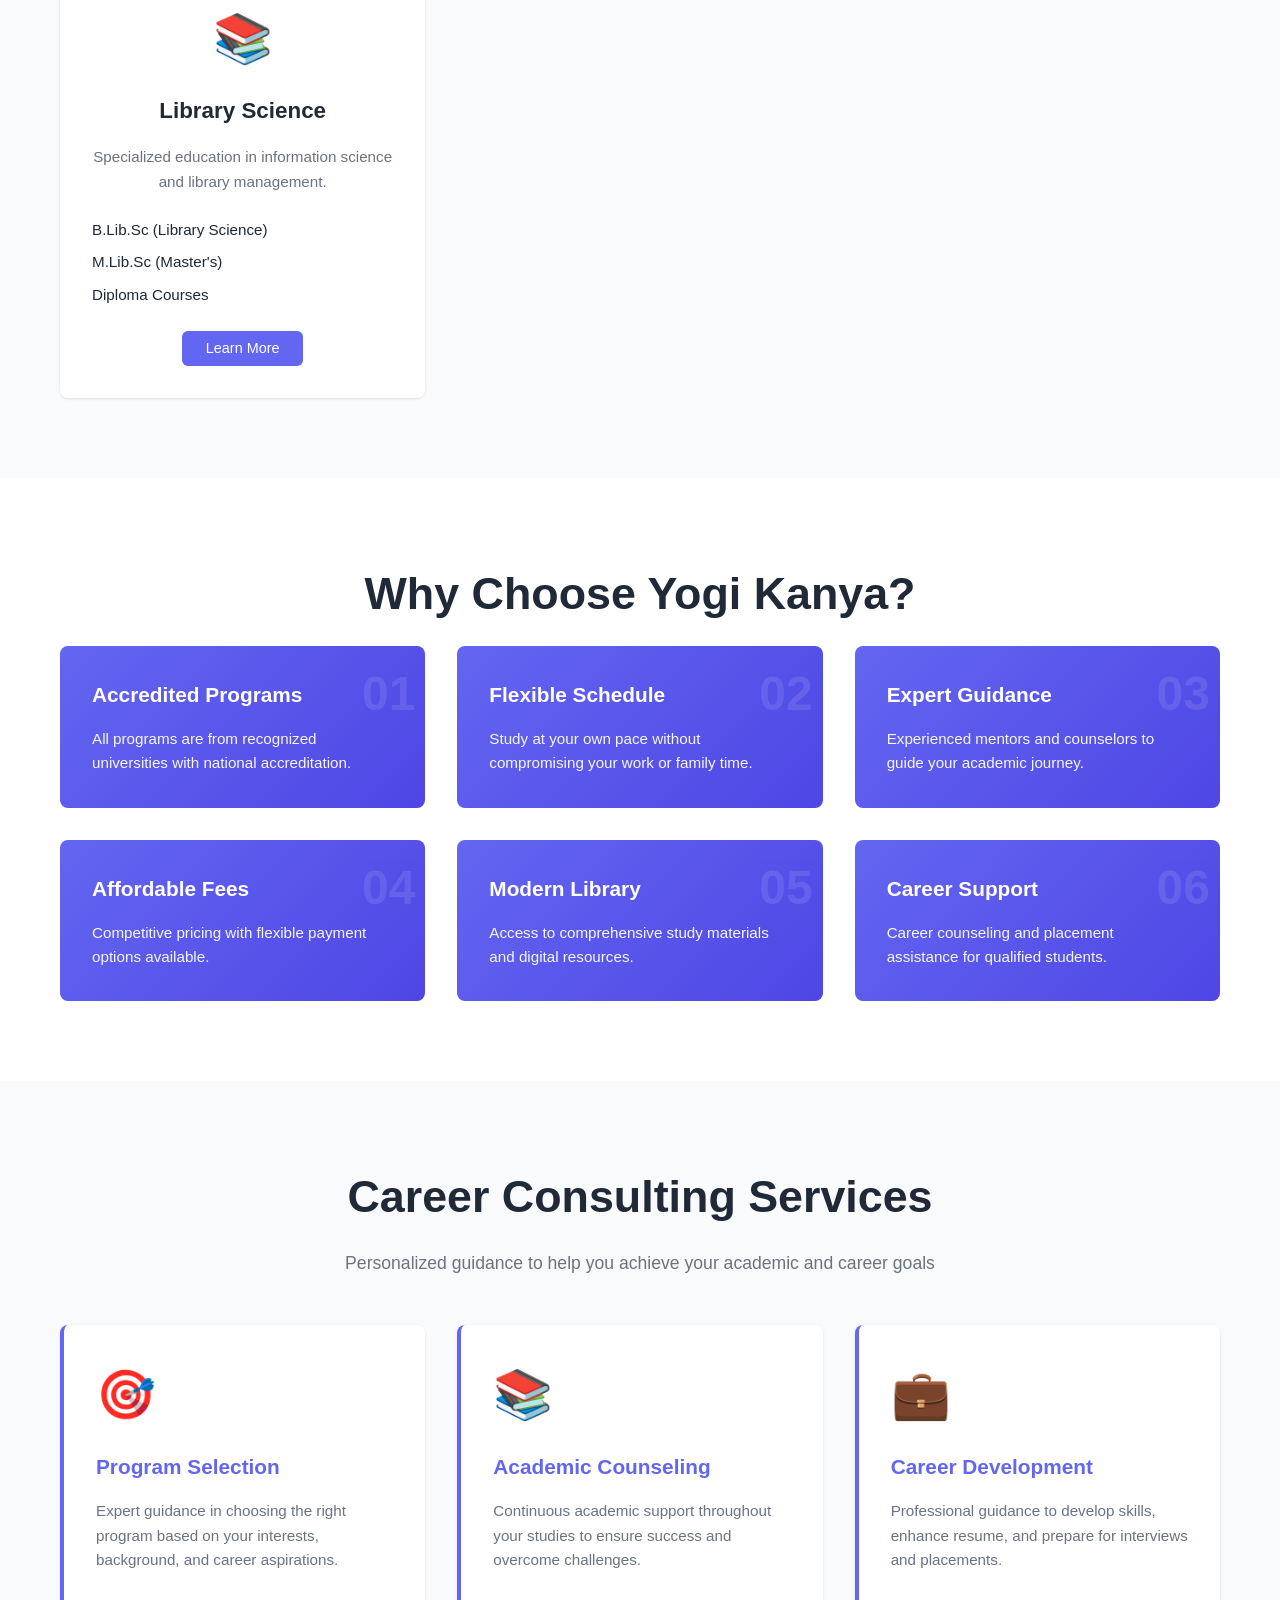
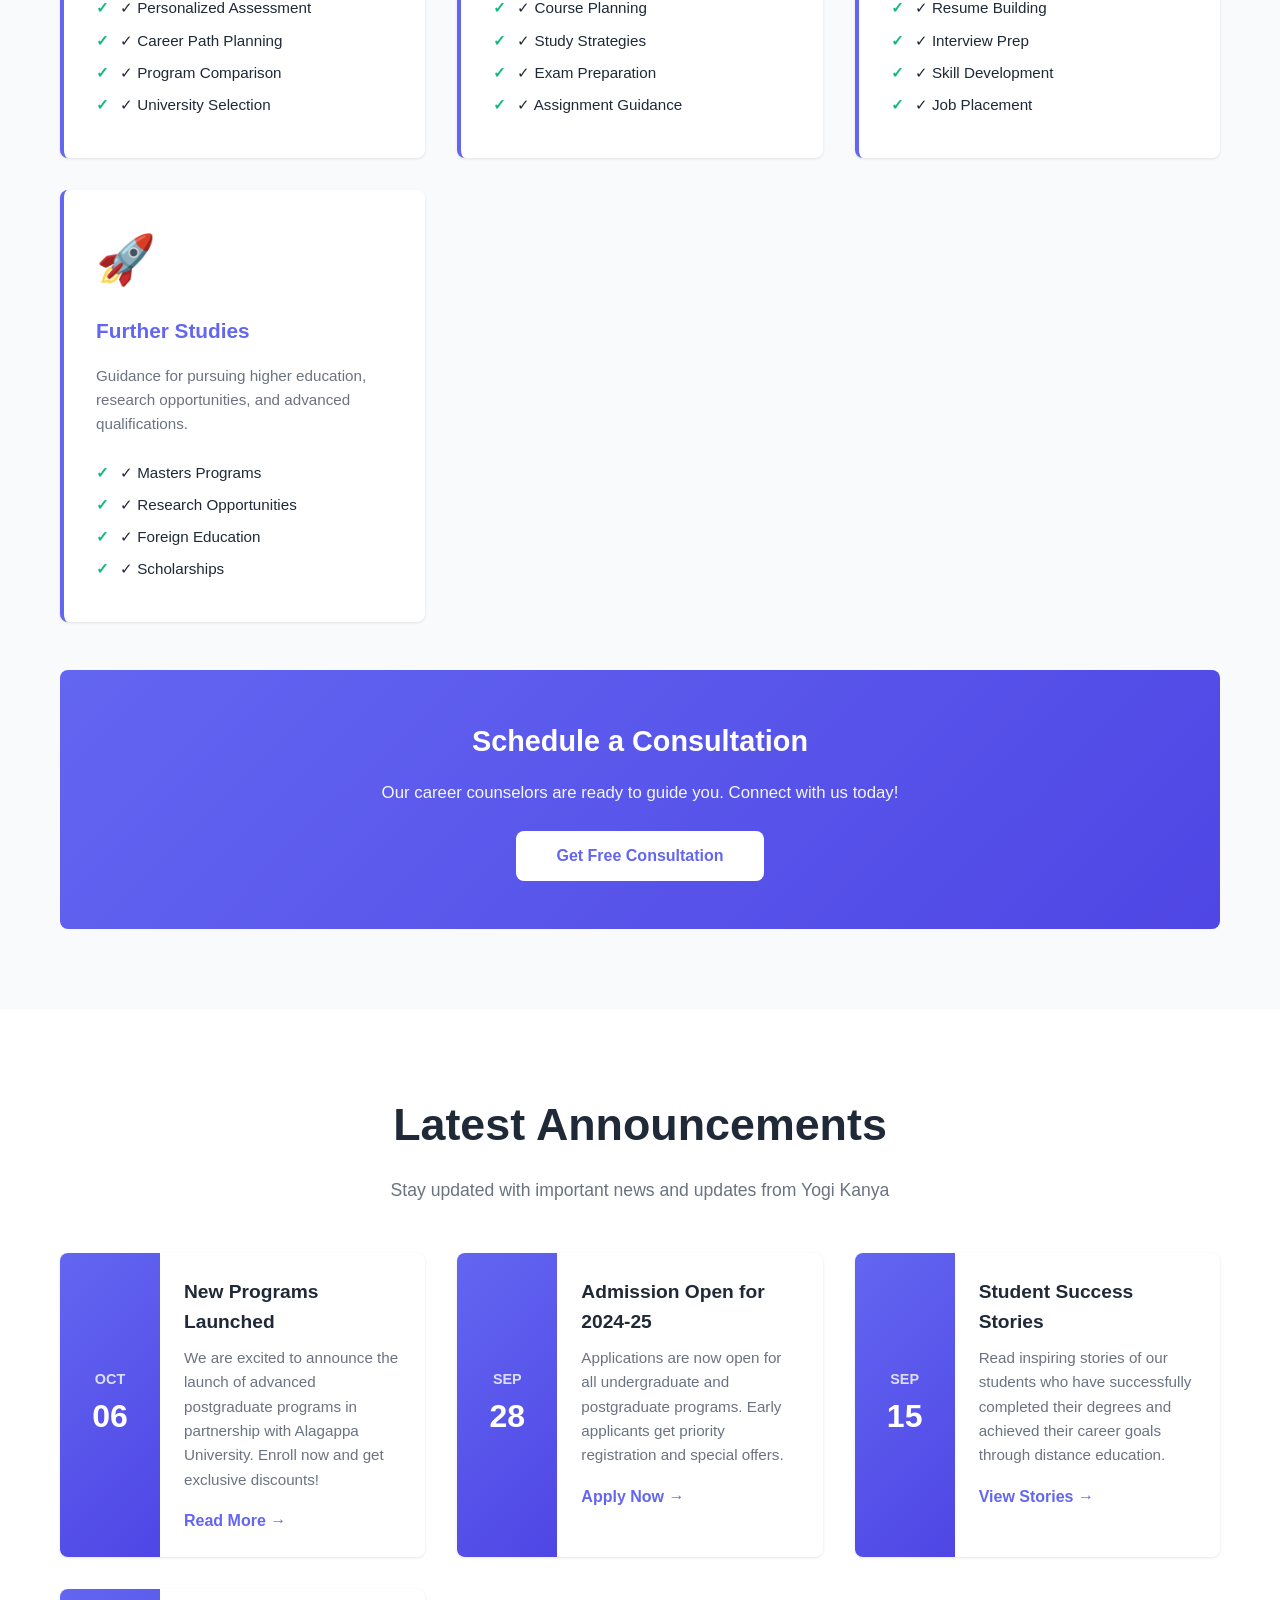
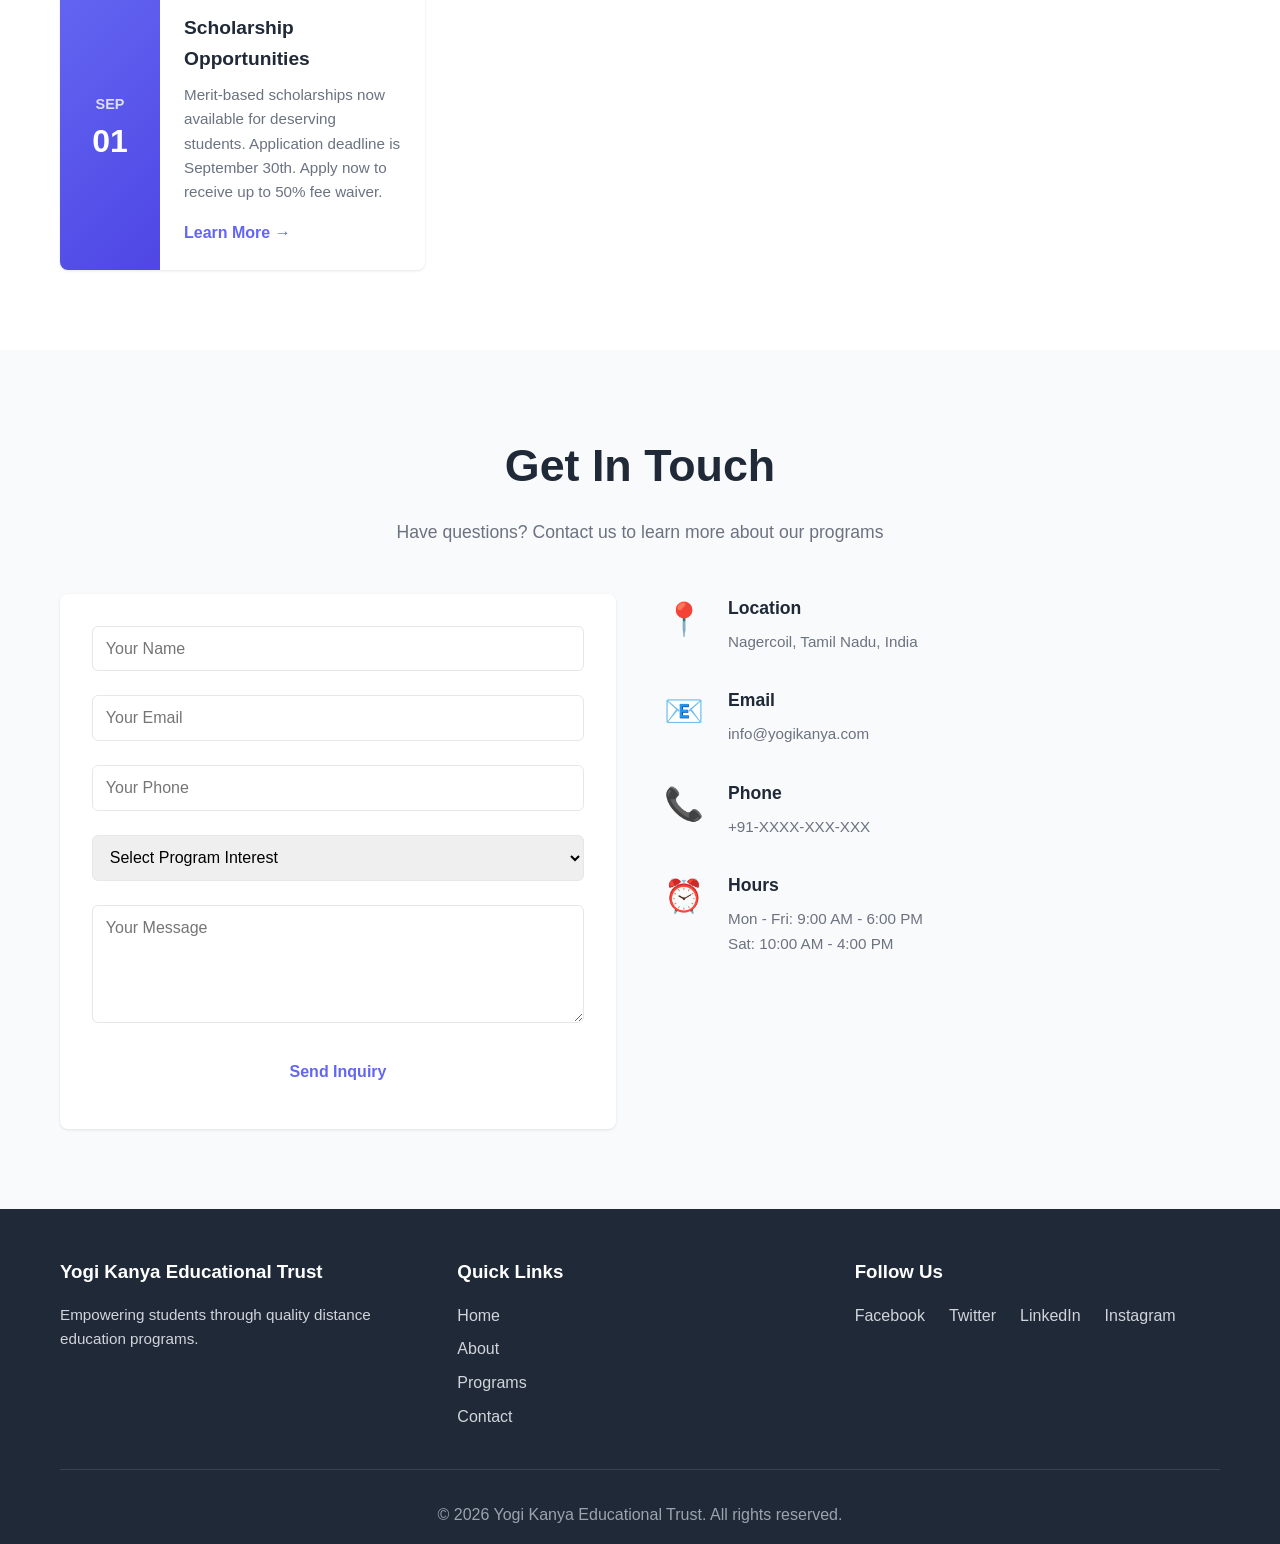
==== commit 65f212fc: "Add contact details bar on homepage - Add Quick Contact Info Bar section right after hero - Display " ====
--- a/index.html
+++ b/index.html
@@ -41,6 +41,42 @@
                 <div class="hero-buttons">
                     <button class="btn btn-primary" onclick="scrollToSection('programs')">Explore Programs</button>
                     <button class="btn btn-secondary" onclick="scrollToSection('contact')">Get in Touch</button>
+                </div>
+            </div>
+        </div>
+    </section>
+
+    <!-- Quick Contact Info Bar -->
+    <section class="contact-info-bar">
+        <div class="container">
+            <div class="contact-info-grid">
+                <div class="contact-info-item">
+                    <div class="contact-icon">📧</div>
+                    <div class="contact-details">
+                        <span class="contact-label">Email</span>
+                        <a href="mailto:info@yogikanya.com">info@yogikanya.com</a>
+                    </div>
+                </div>
+                <div class="contact-info-item">
+                    <div class="contact-icon">📞</div>
+                    <div class="contact-details">
+                        <span class="contact-label">Phone</span>
+                        <a href="tel:+911234567890">+91 1234 567890</a>
+                    </div>
+                </div>
+                <div class="contact-info-item">
+                    <div class="contact-icon">📍</div>
+                    <div class="contact-details">
+                        <span class="contact-label">Location</span>
+                        <span>Nagercoil, Tamil Nadu, India</span>
+                    </div>
+                </div>
+                <div class="contact-info-item">
+                    <div class="contact-icon">⏰</div>
+                    <div class="contact-details">
+                        <span class="contact-label">Hours</span>
+                        <span>Mon-Fri: 9AM-6PM | Sat: 10AM-4PM</span>
+                    </div>
                 </div>
             </div>
         </div>
--- a/style.css
+++ b/style.css
@@ -549,6 +549,61 @@
     color: #9ca3af;
 }
 
+/* Quick Contact Info Bar */
+.contact-info-bar {
+    background: linear-gradient(135deg, var(--primary), var(--primary-dark));
+    color: var(--white);
+    padding: 2.5rem 0;
+}
+
+.contact-info-grid {
+    display: grid;
+    grid-template-columns: repeat(auto-fit, minmax(200px, 1fr));
+    gap: 2rem;
+}
+
+.contact-info-item {
+    display: flex;
+    align-items: center;
+    gap: 1.5rem;
+}
+
+.contact-icon {
+    font-size: 2rem;
+    flex-shrink: 0;
+}
+
+.contact-details {
+    display: flex;
+    flex-direction: column;
+}
+
+.contact-label {
+    font-size: 0.85rem;
+    font-weight: 600;
+    text-transform: uppercase;
+    opacity: 0.8;
+    margin-bottom: 0.25rem;
+}
+
+.contact-info-item a {
+    color: var(--white);
+    text-decoration: none;
+    font-weight: 600;
+    transition: opacity 0.3s ease;
+}
+
+.contact-info-item a:hover {
+    opacity: 0.8;
+    text-decoration: underline;
+}
+
+.contact-info-item span {
+    color: var(--white);
+    font-size: 0.95rem;
+    font-weight: 500;
+}
+
 /* Consulting Services Section */
 .consulting {
     padding: 5rem 0;
@@ -798,4 +853,25 @@
         gap: 1rem;
         font-size: 0.9rem;
     }
-}
+
+    .contact-info-grid {
+        grid-template-columns: 1fr;
+        gap: 1.5rem;
+    }
+
+    .contact-info-item {
+        gap: 1rem;
+    }
+
+    .contact-icon {
+        font-size: 1.5rem;
+    }
+
+    .contact-label {
+        font-size: 0.75rem;
+    }
+
+    .contact-info-item span {
+        font-size: 0.9rem;
+    }
+}
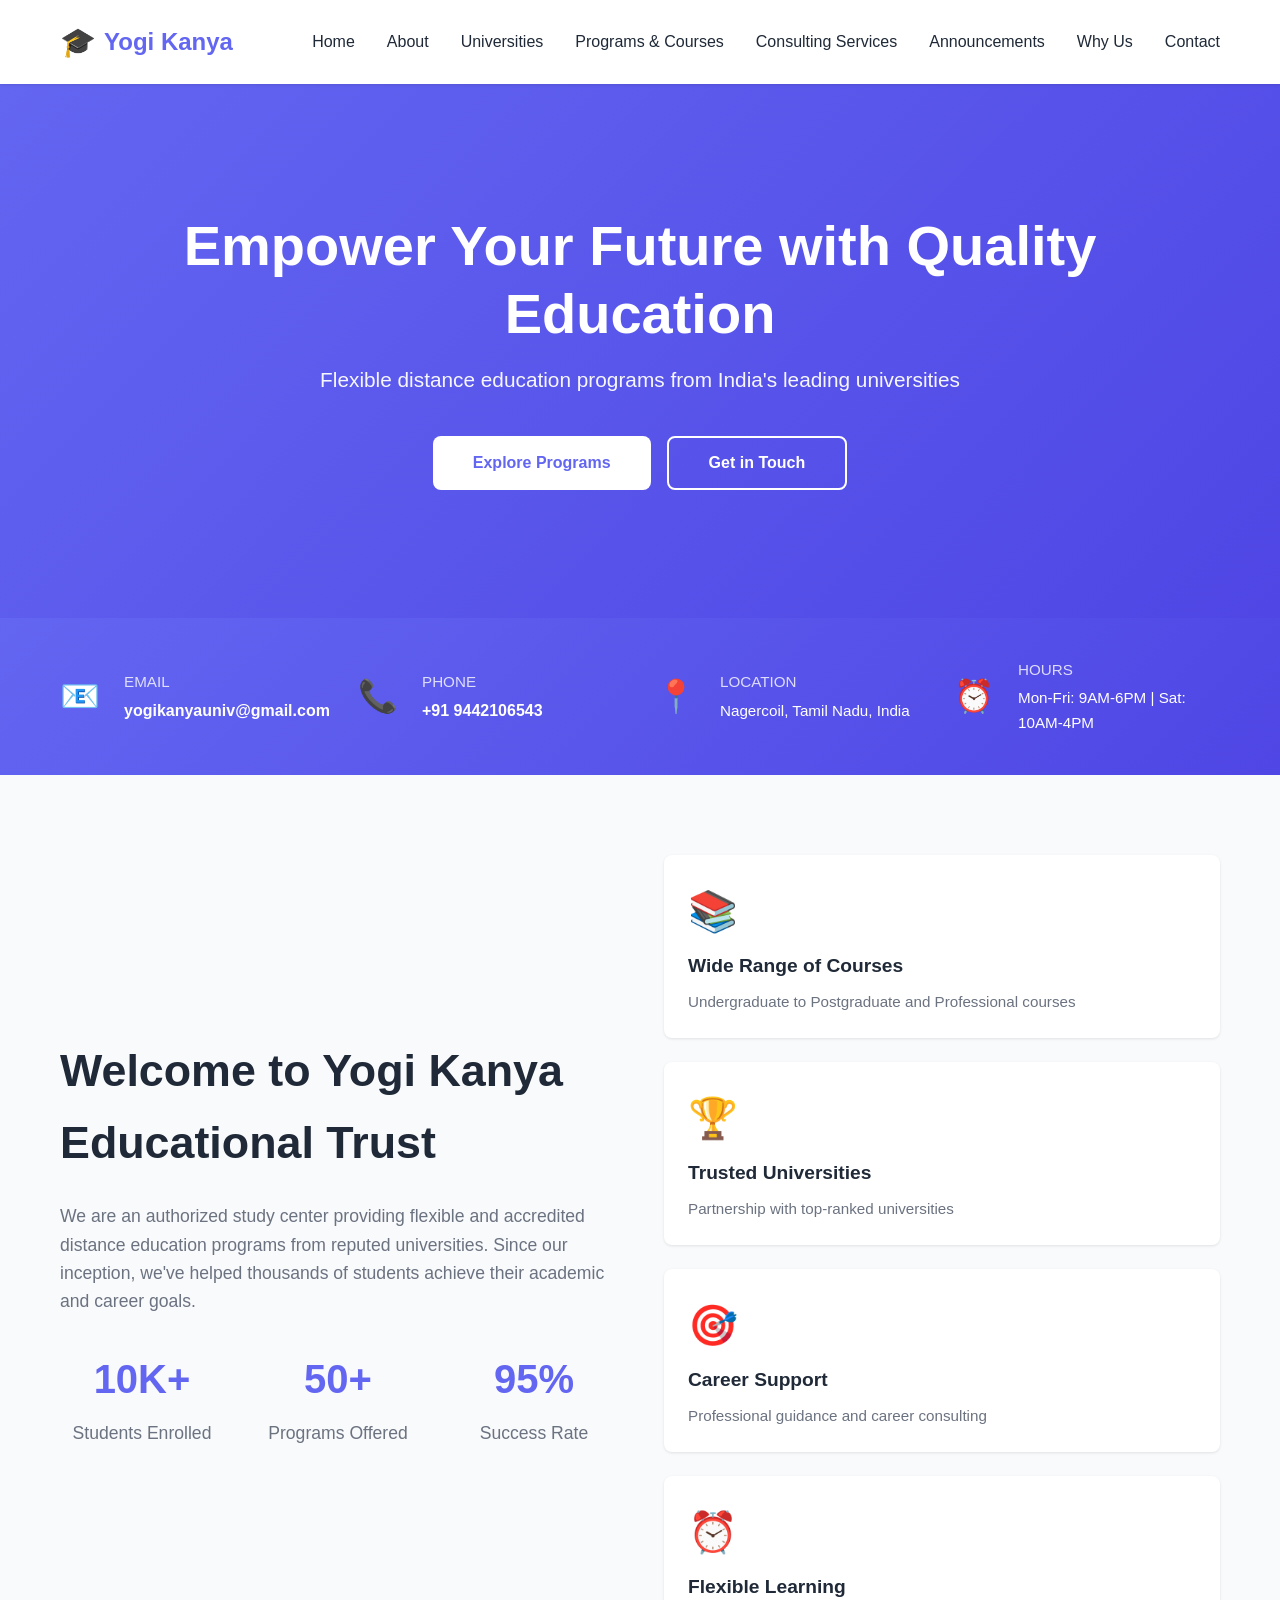
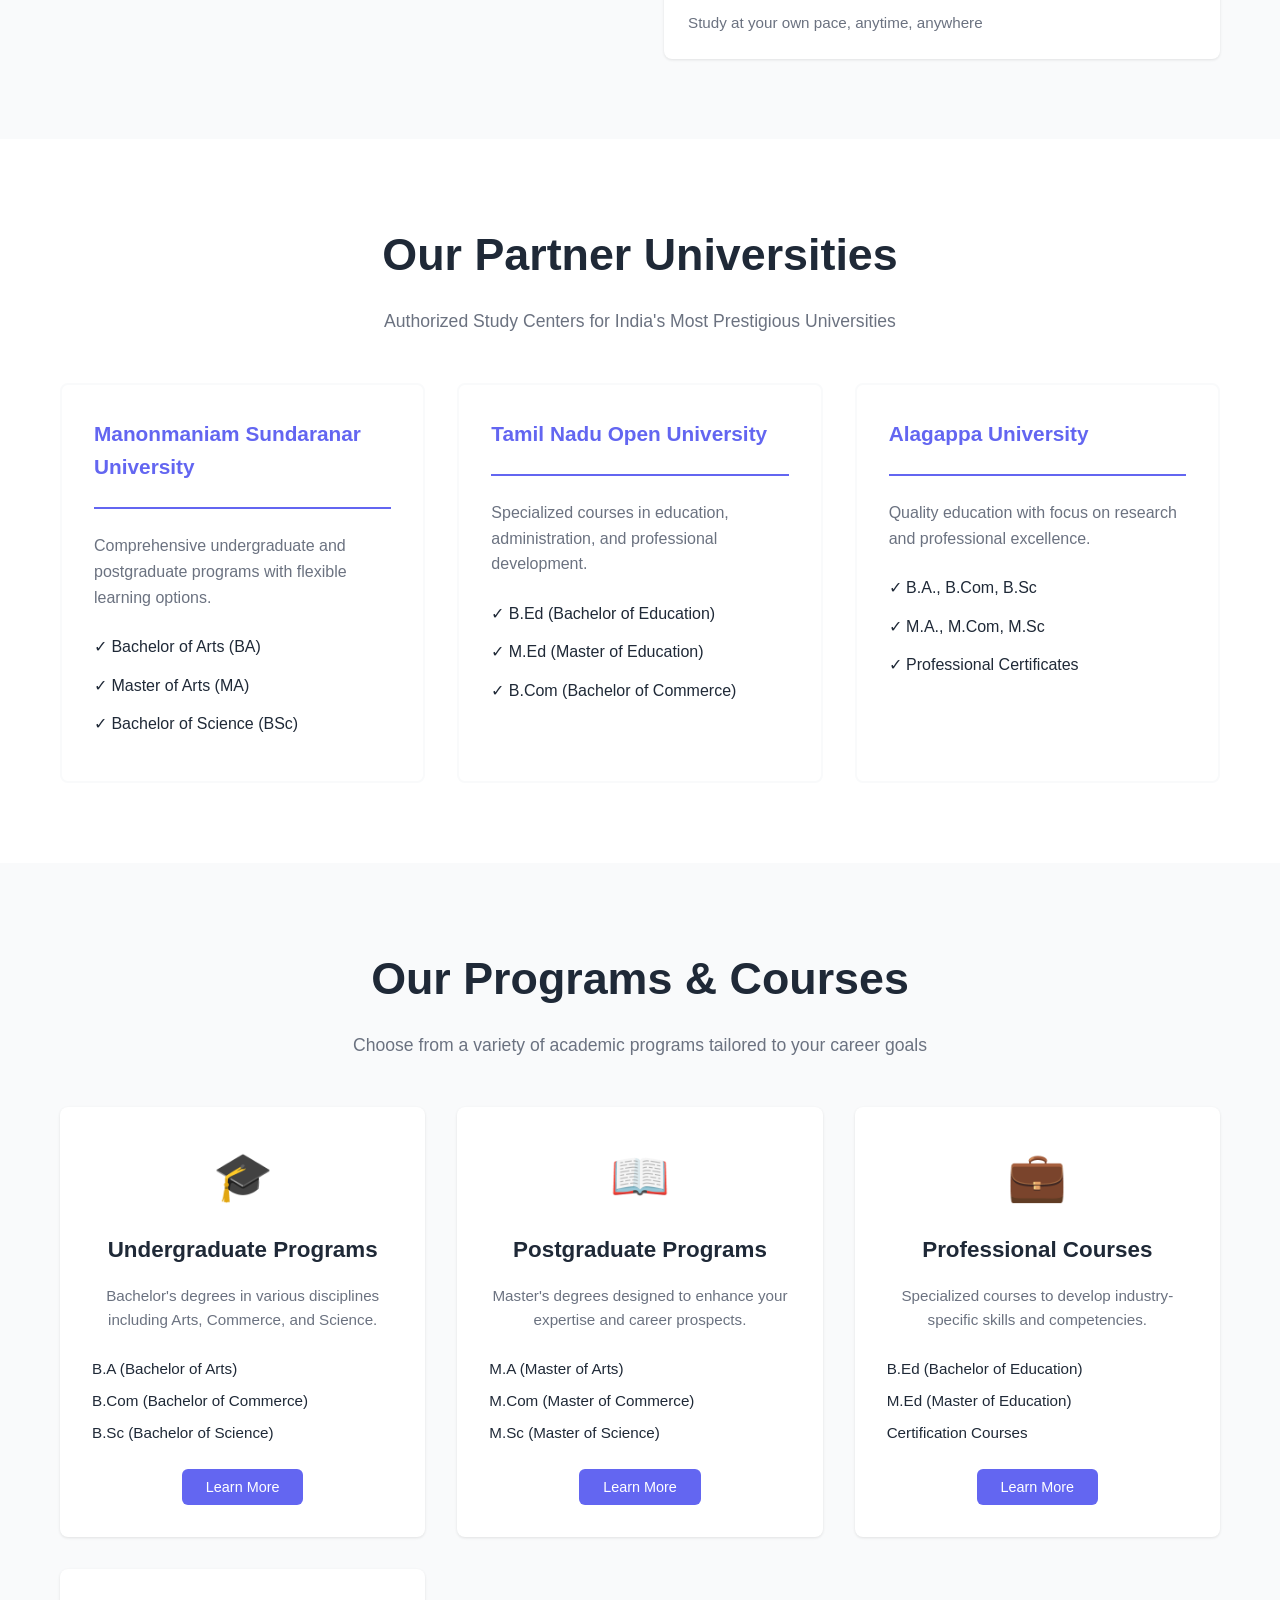
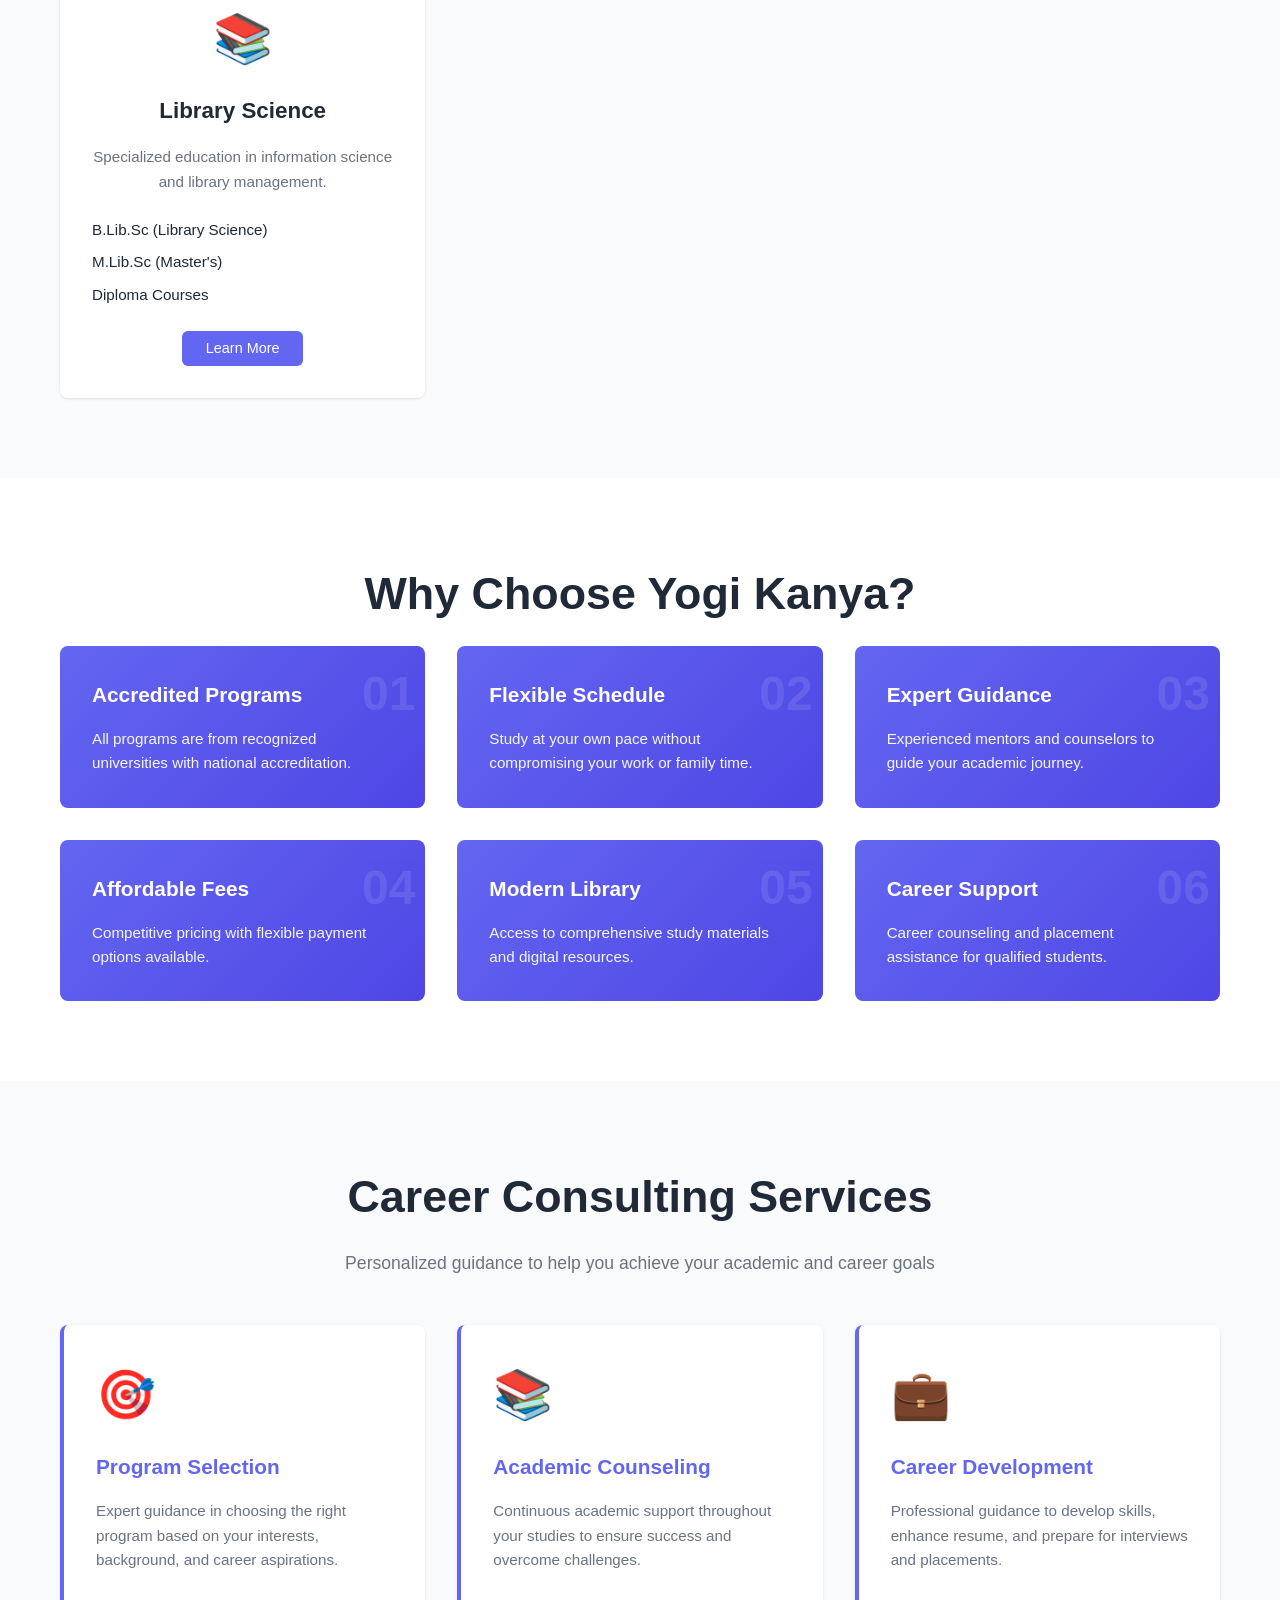
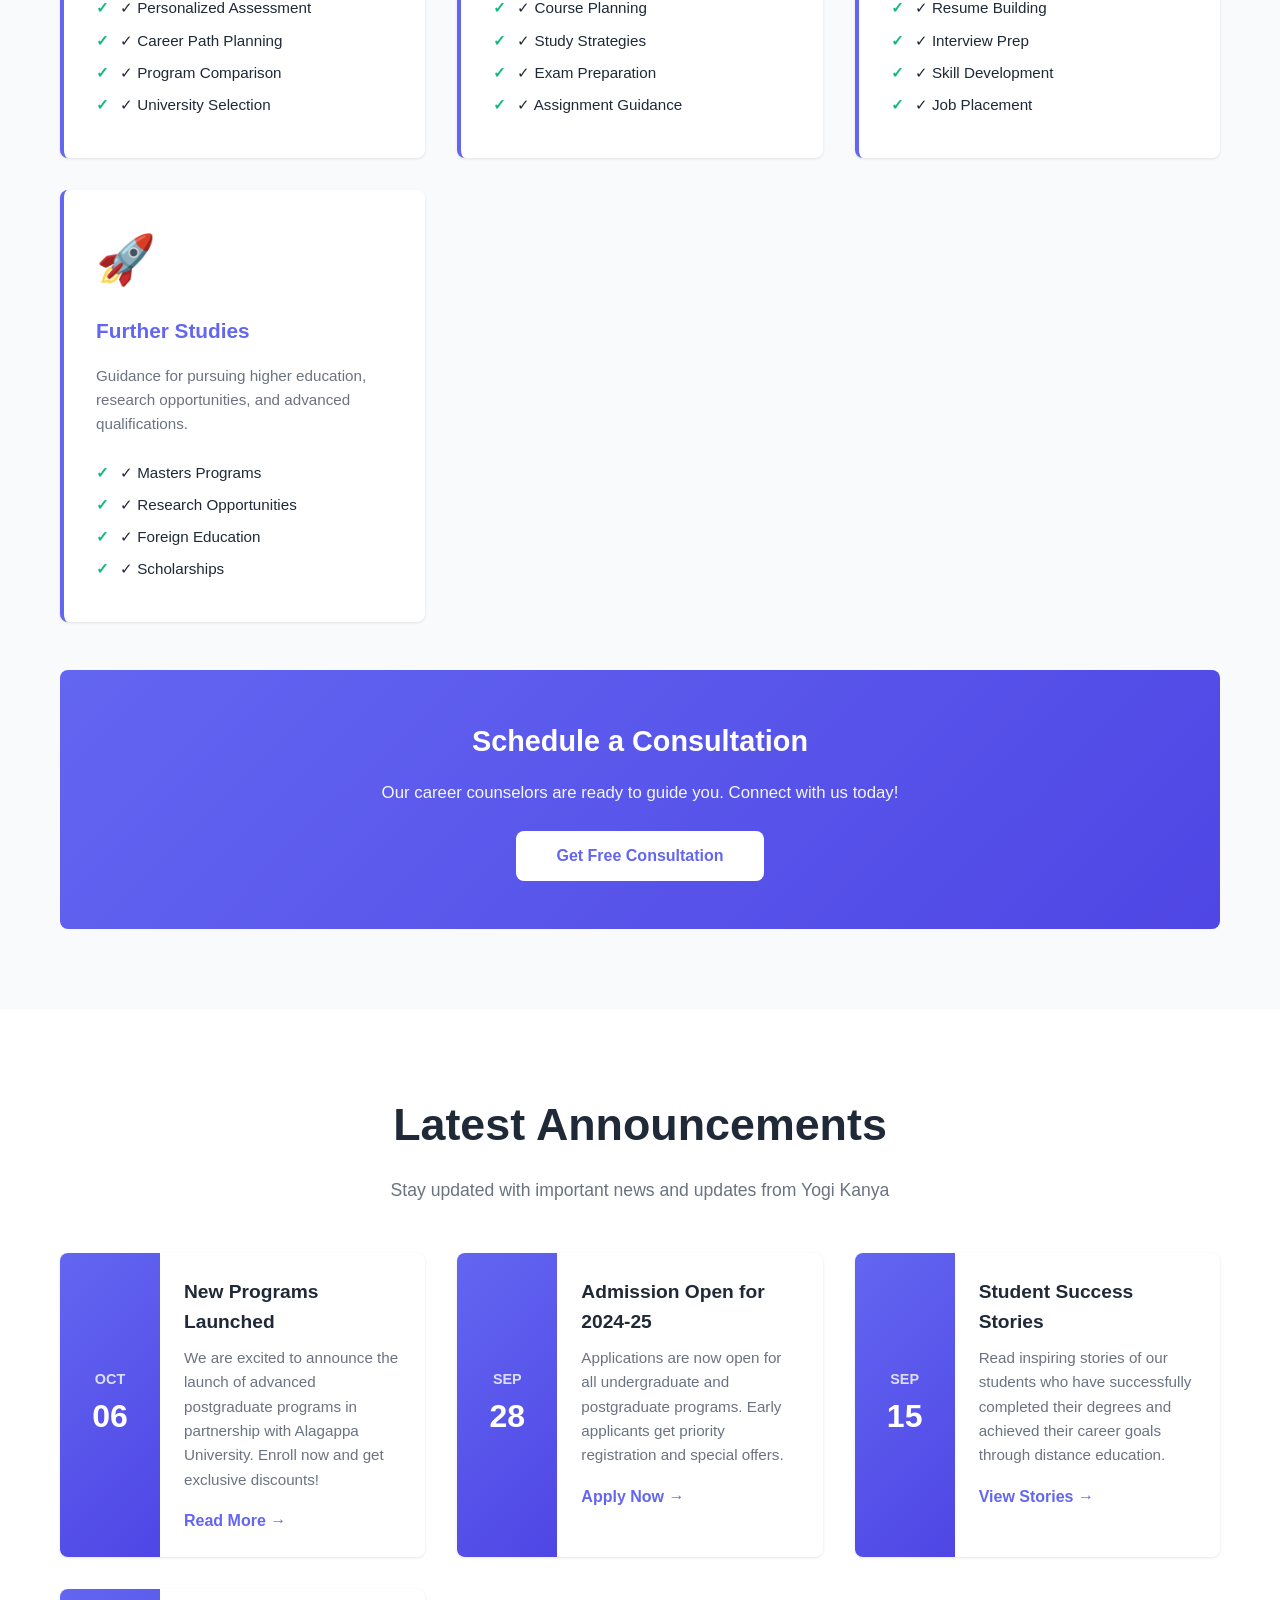
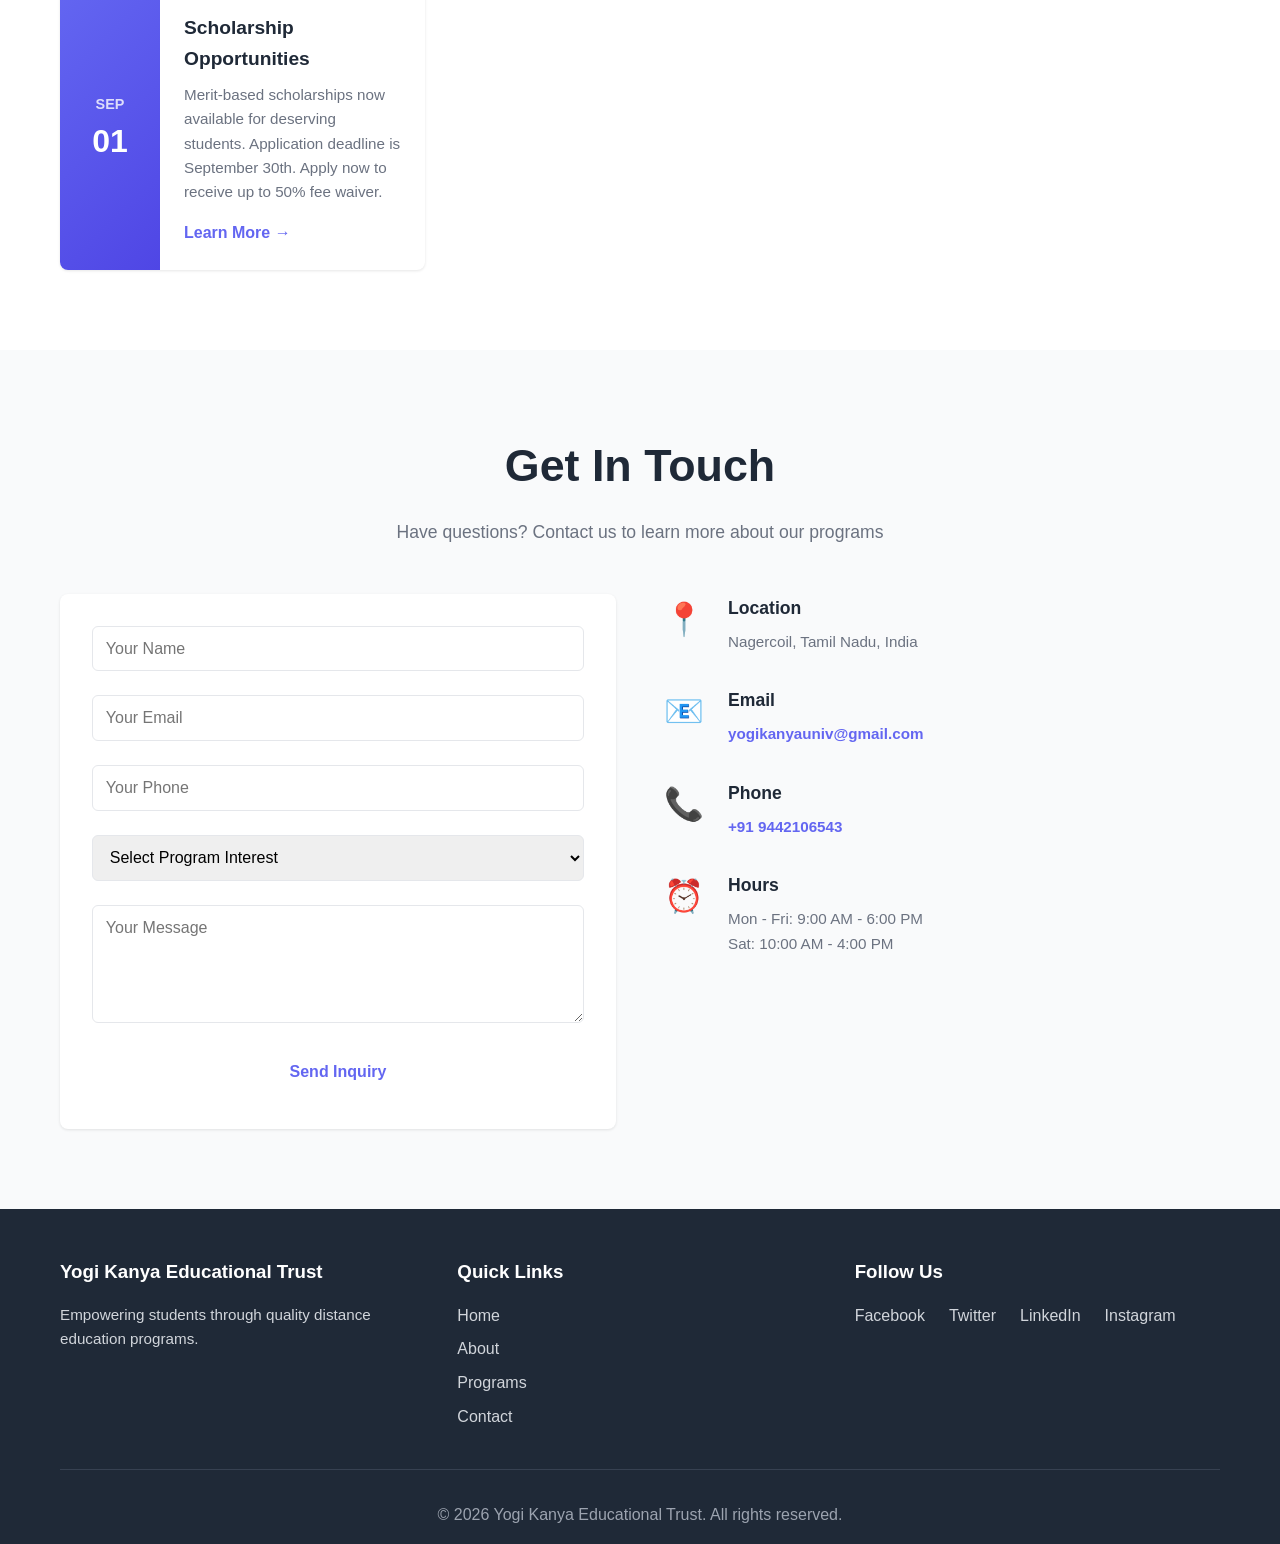
==== commit 1b8de1b6: "Update contact details with actual information - Update email to: yogikanyauniv@gmail.com - Update p" ====
--- a/index.html
+++ b/index.html
@@ -54,14 +54,14 @@
                     <div class="contact-icon">📧</div>
                     <div class="contact-details">
                         <span class="contact-label">Email</span>
-                        <a href="mailto:info@yogikanya.com">info@yogikanya.com</a>
+                        <a href="mailto:yogikanyauniv@gmail.com">yogikanyauniv@gmail.com</a>
                     </div>
                 </div>
                 <div class="contact-info-item">
                     <div class="contact-icon">📞</div>
                     <div class="contact-details">
                         <span class="contact-label">Phone</span>
-                        <a href="tel:+911234567890">+91 1234 567890</a>
+                        <a href="tel:+919442106543">+91 9442106543</a>
                     </div>
                 </div>
                 <div class="contact-info-item">
@@ -416,14 +416,14 @@
                         <div class="info-icon">📧</div>
                         <div>
                             <h3>Email</h3>
-                            <p>info@yogikanya.com</p>
+                            <p><a href="mailto:yogikanyauniv@gmail.com">yogikanyauniv@gmail.com</a></p>
                         </div>
                     </div>
                     <div class="info-item">
                         <div class="info-icon">📞</div>
                         <div>
                             <h3>Phone</h3>
-                            <p>+91-XXXX-XXX-XXX</p>
+                            <p><a href="tel:+919442106543">+91 9442106543</a></p>
                         </div>
                     </div>
                     <div class="info-item">
--- a/style.css
+++ b/style.css
@@ -604,6 +604,18 @@
     font-weight: 500;
 }
 
+.info-item a {
+    color: var(--primary);
+    text-decoration: none;
+    font-weight: 600;
+    transition: color 0.3s ease;
+}
+
+.info-item a:hover {
+    color: var(--primary-dark);
+    text-decoration: underline;
+}
+
 /* Consulting Services Section */
 .consulting {
     padding: 5rem 0;
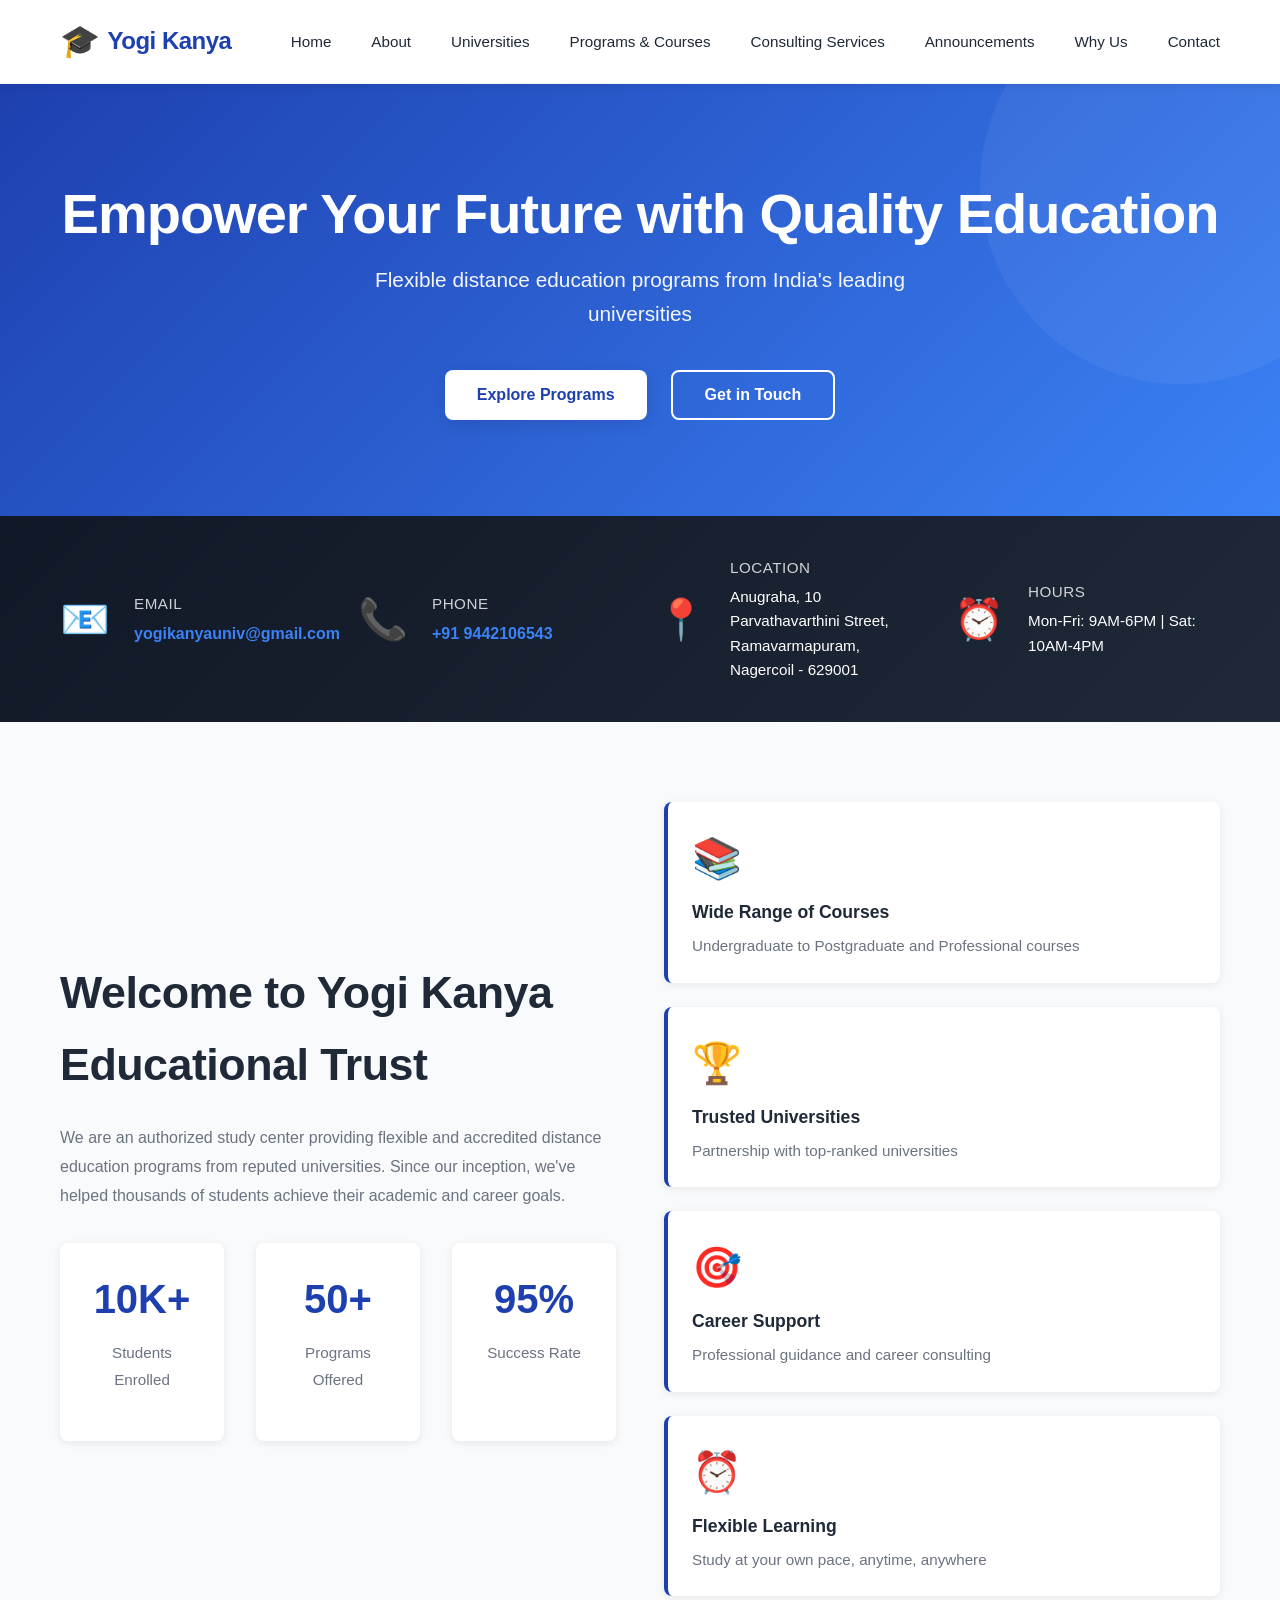
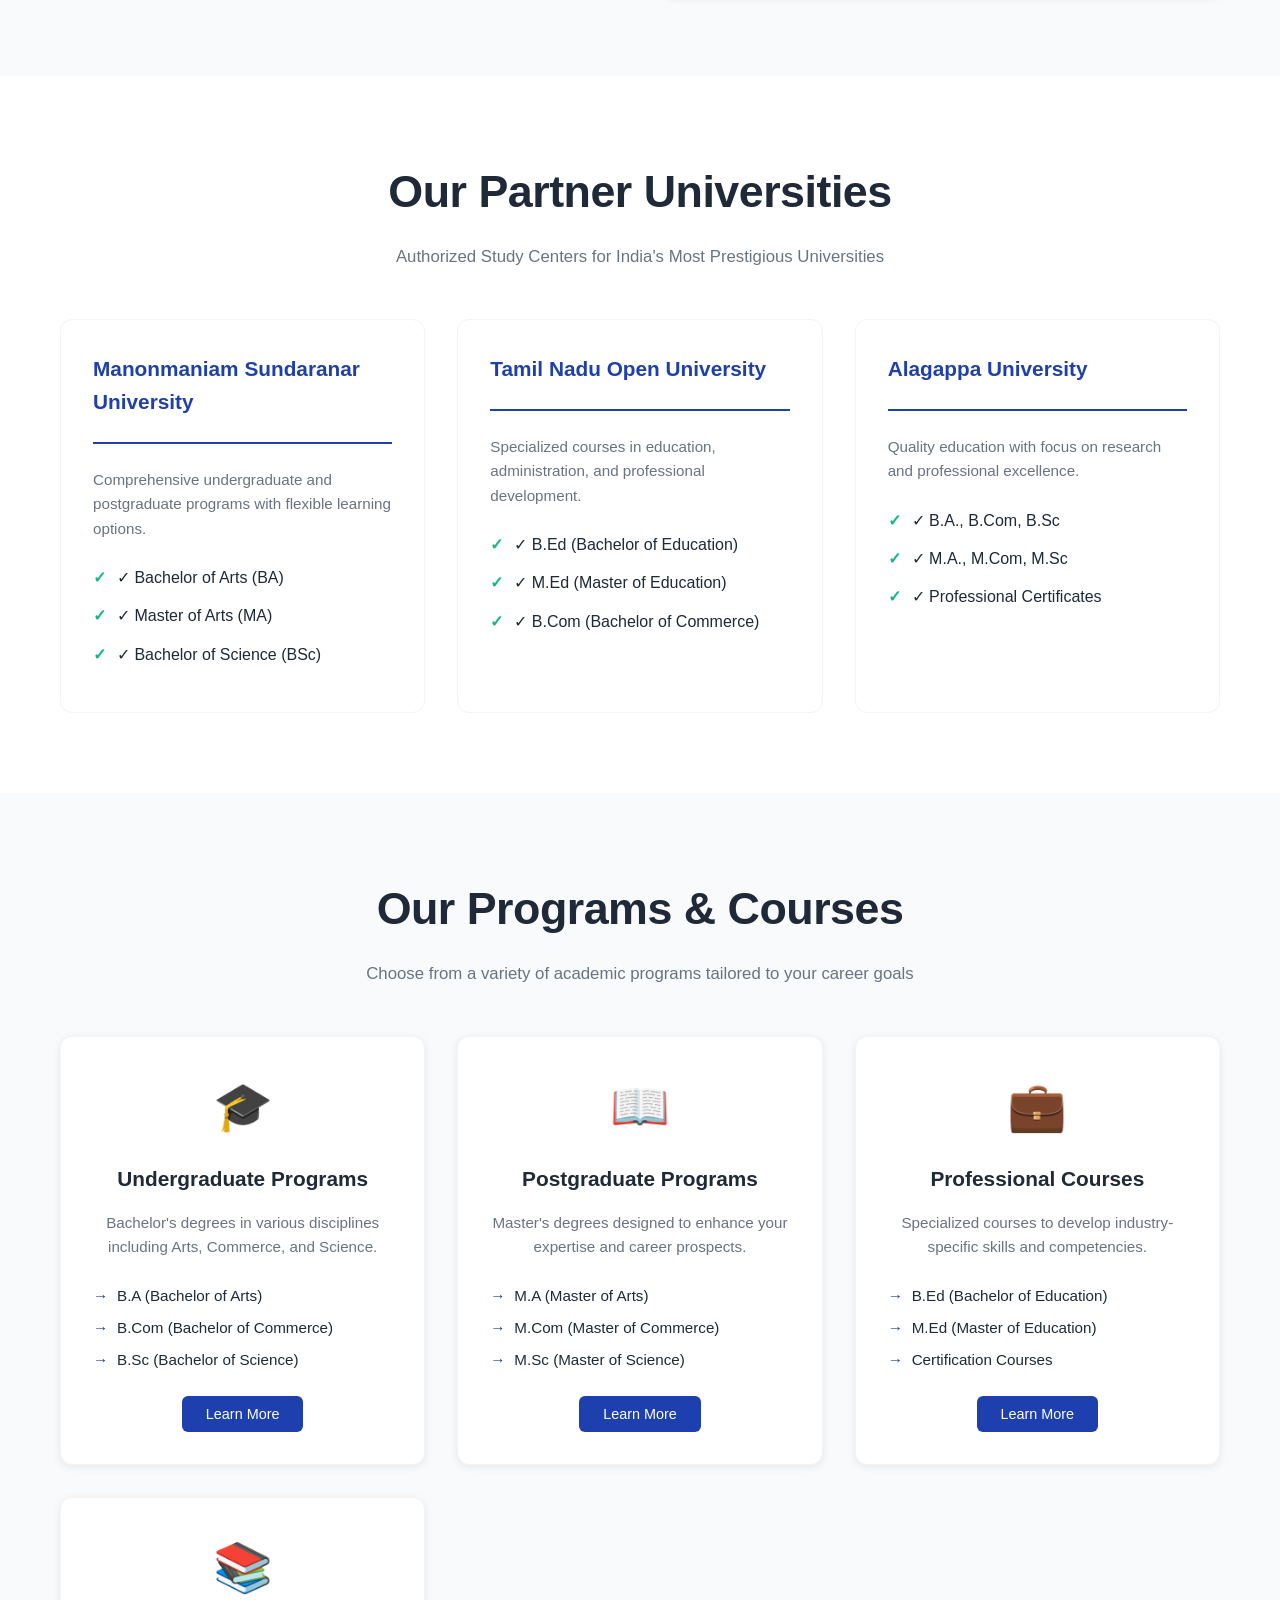
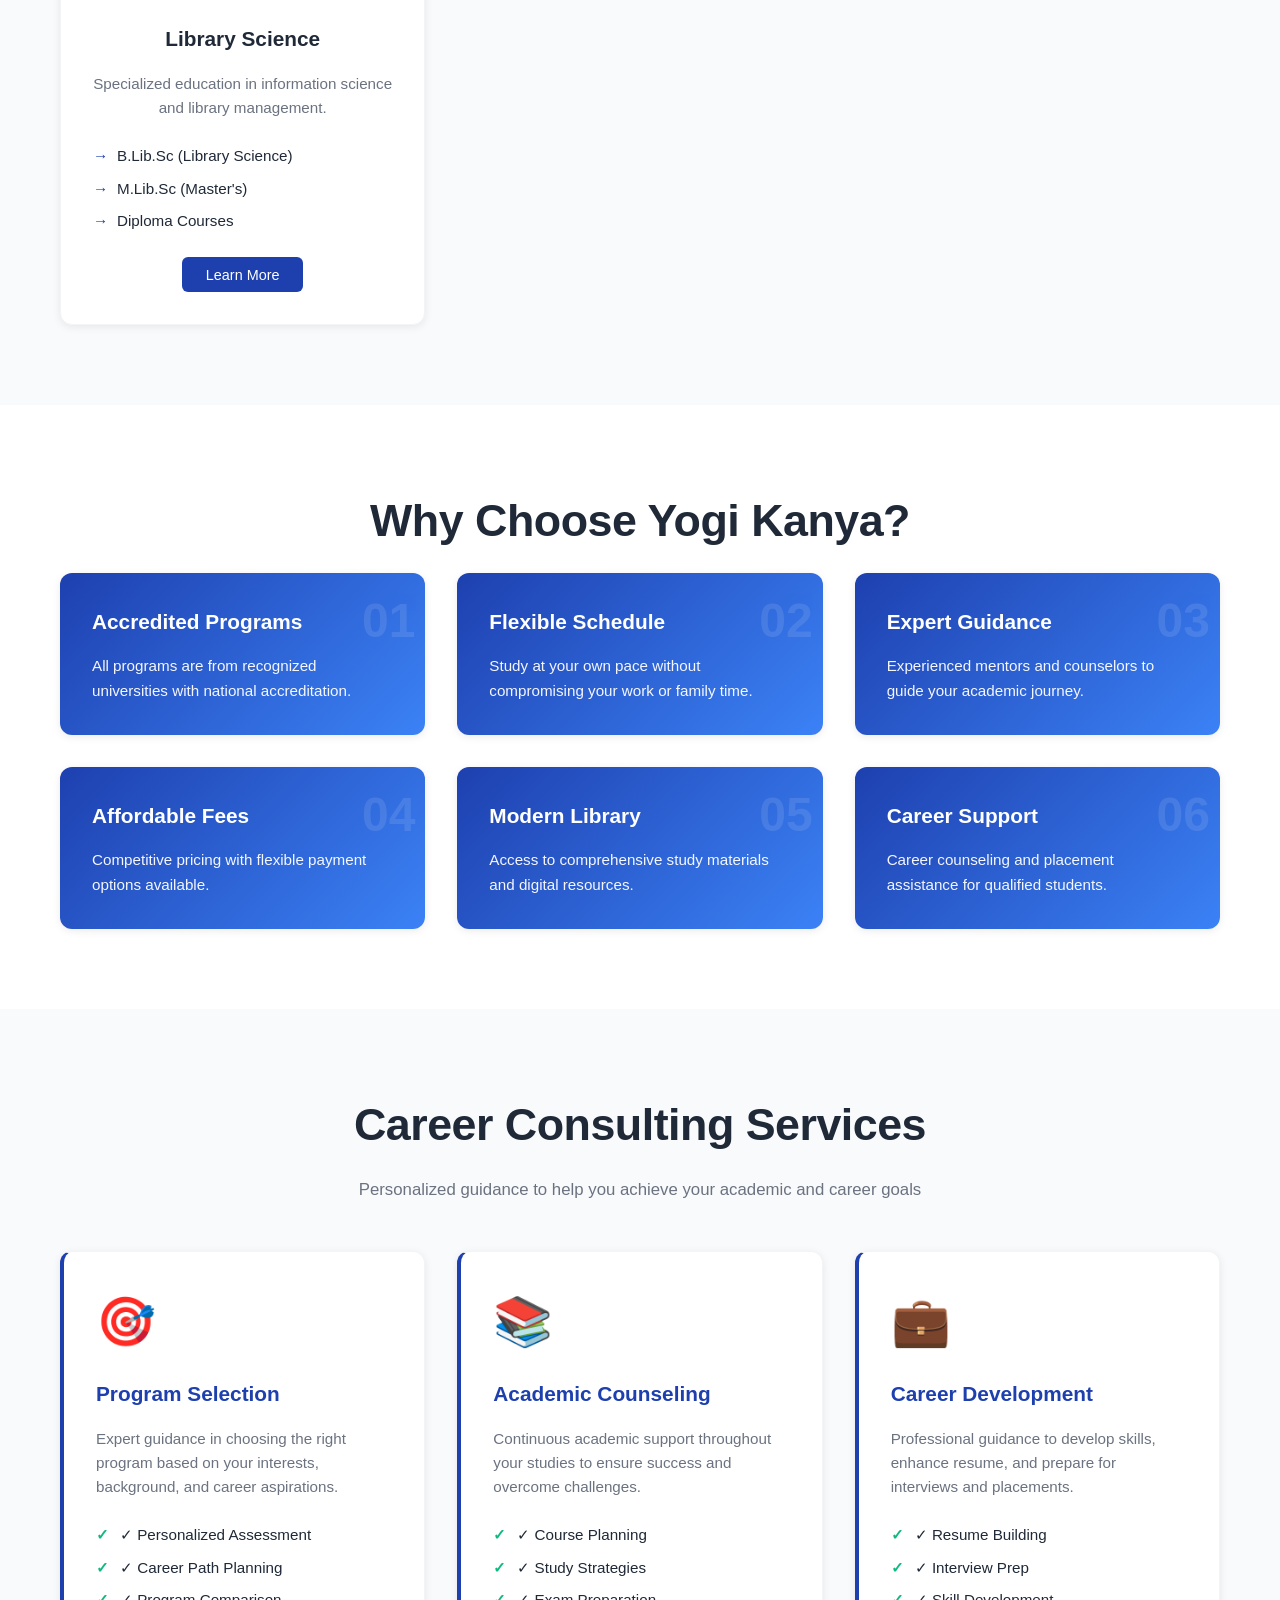
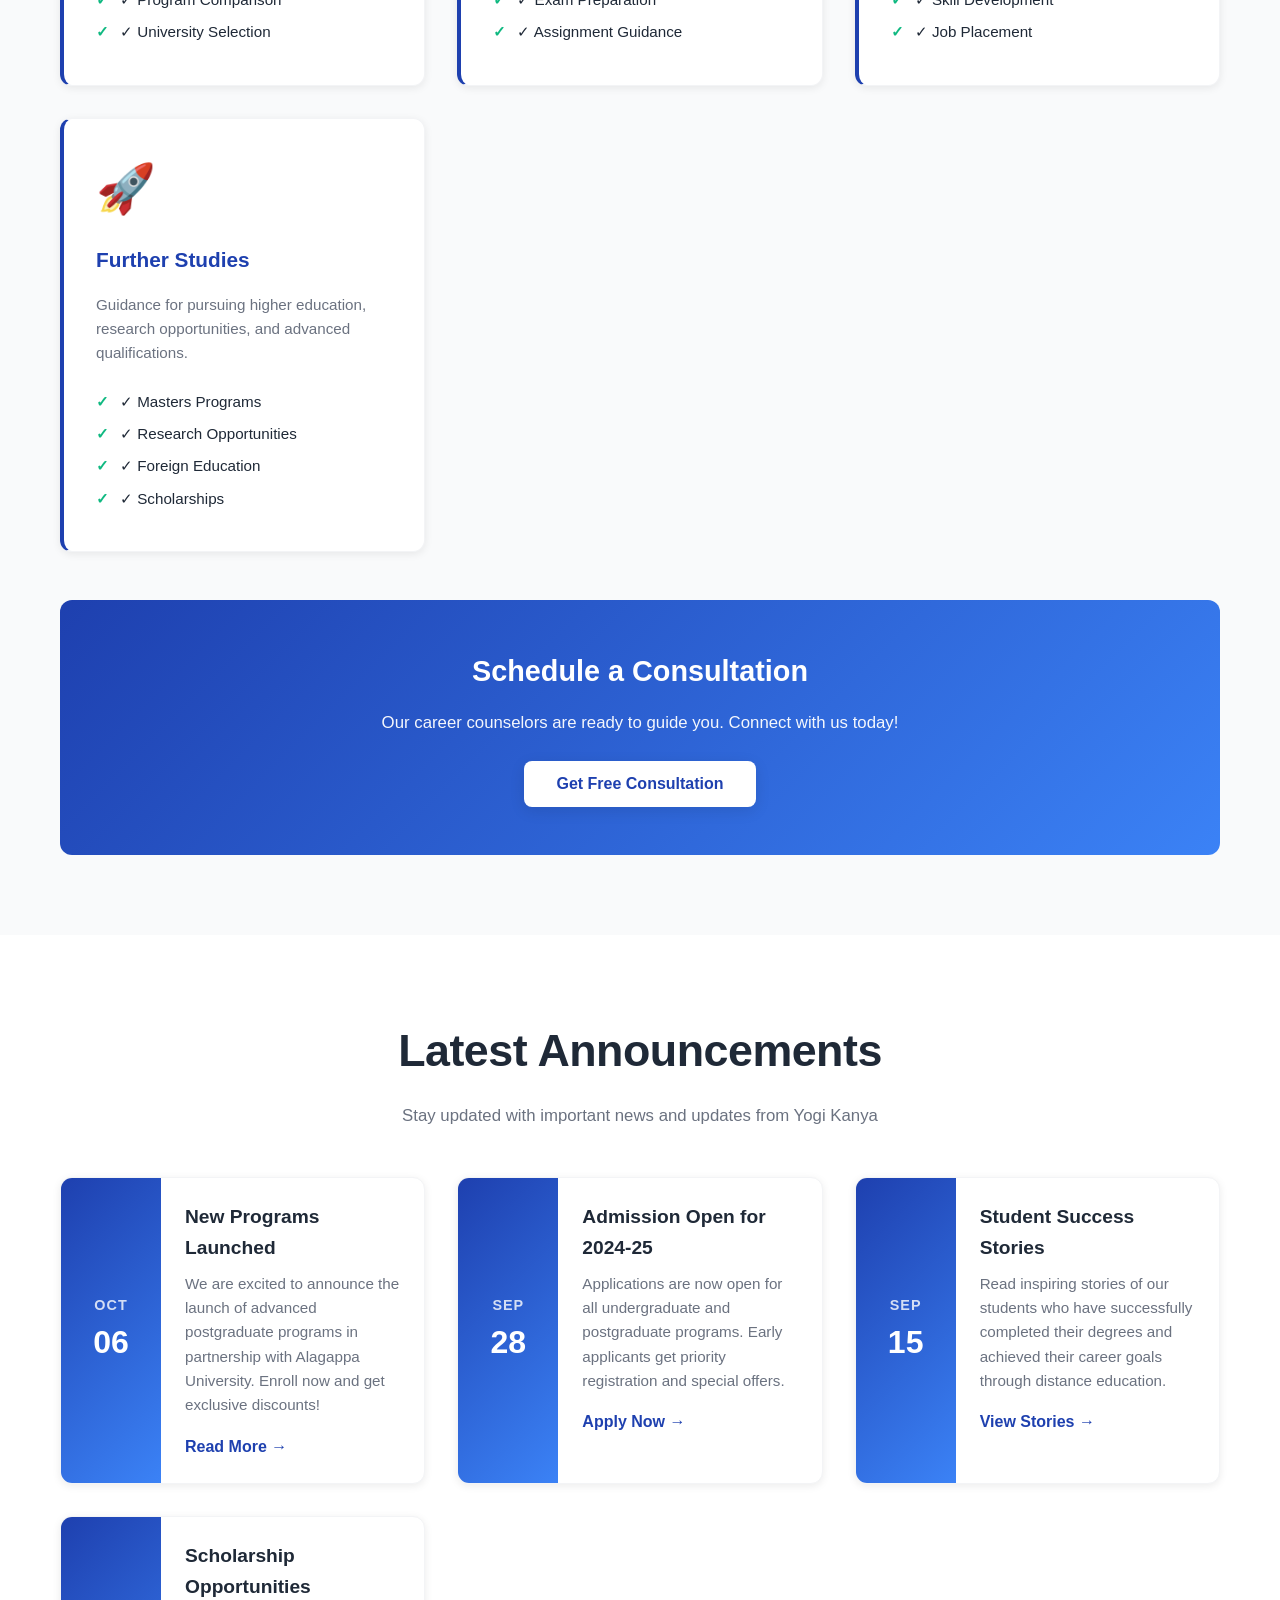
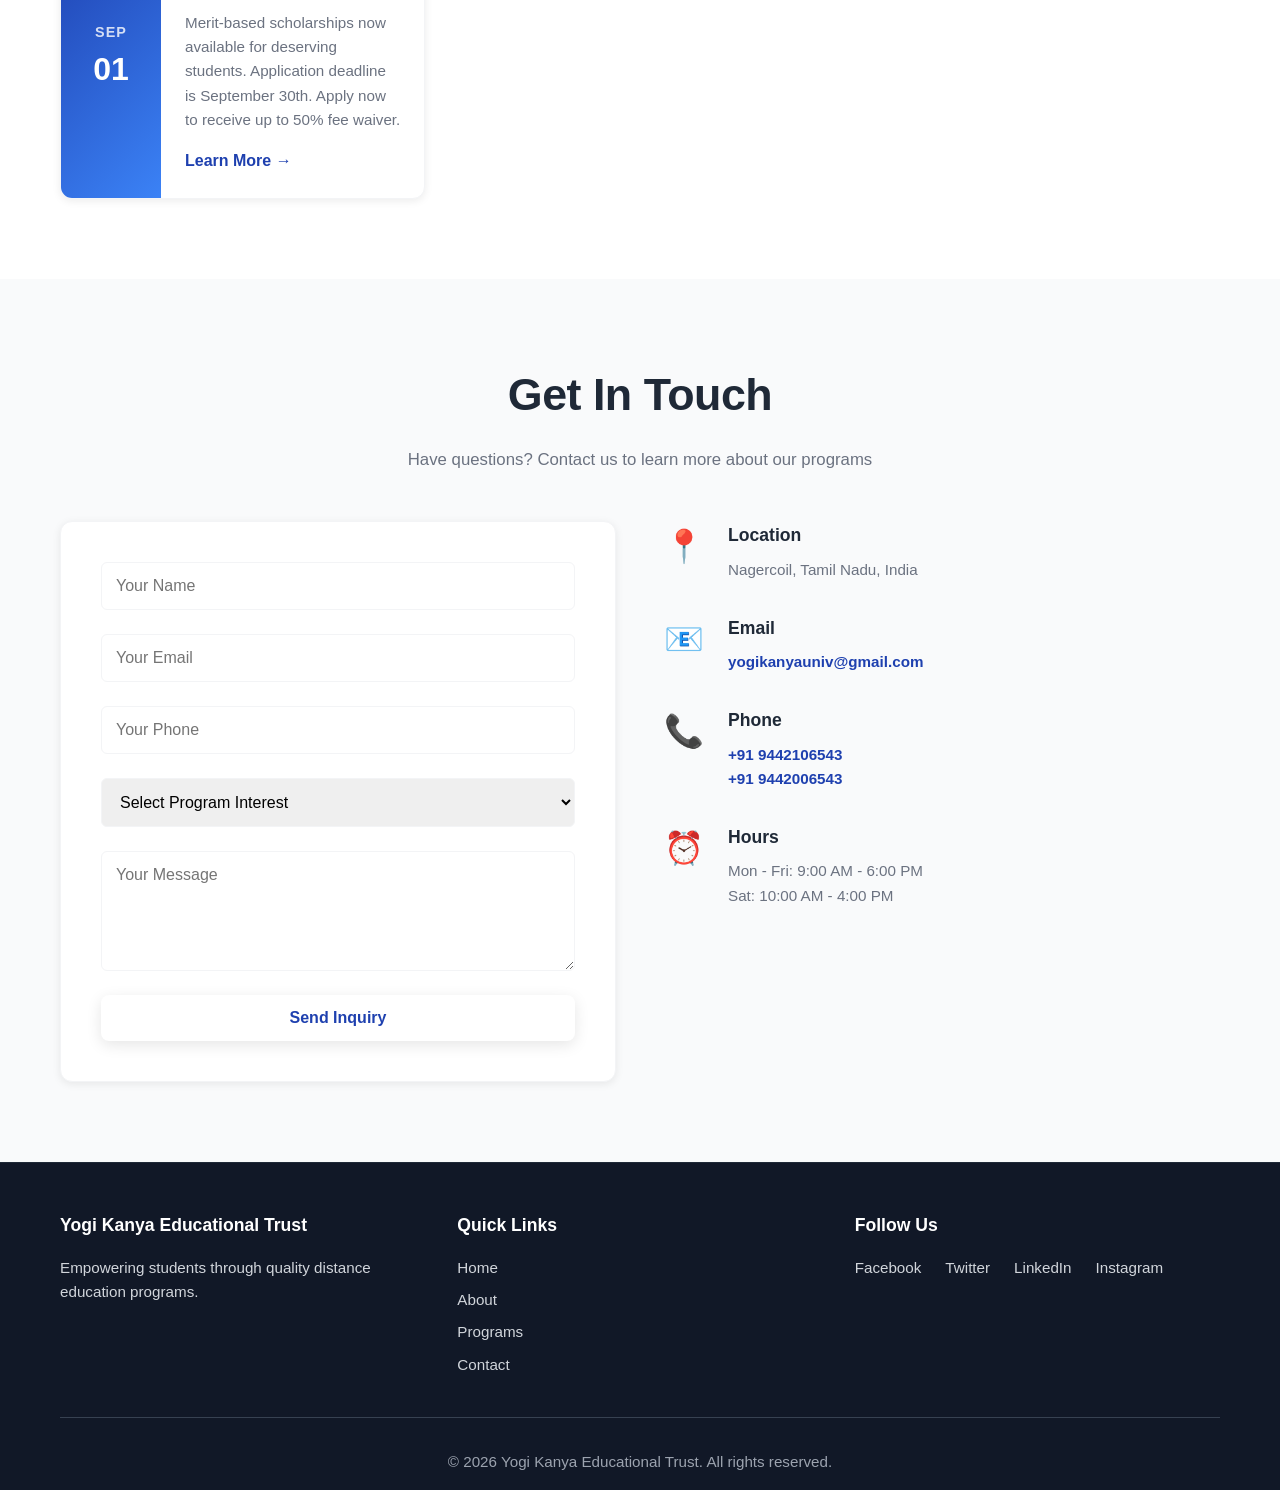
==== commit e64de449: "Update with complete office address and both phone numbers - Add full address: Anugraha, 10 Parvatha" ====
--- a/index.html
+++ b/index.html
@@ -68,7 +68,7 @@
                     <div class="contact-icon">📍</div>
                     <div class="contact-details">
                         <span class="contact-label">Location</span>
-                        <span>Nagercoil, Tamil Nadu, India</span>
+                        <span>Anugraha, 10 Parvathavarthini Street, Ramavarmapuram, Nagercoil - 629001</span>
                     </div>
                 </div>
                 <div class="contact-info-item">
@@ -424,6 +424,7 @@
                         <div>
                             <h3>Phone</h3>
                             <p><a href="tel:+919442106543">+91 9442106543</a></p>
+                            <p><a href="tel:+919442006543">+91 9442006543</a></p>
                         </div>
                     </div>
                     <div class="info-item">
--- a/style.css
+++ b/style.css
@@ -5,22 +5,35 @@
 }
 
 :root {
-    --primary: #6366f1;
-    --primary-dark: #4f46e5;
-    --secondary: #10b981;
+    --primary: #1e40af;
+    --primary-light: #3b82f6;
+    --primary-dark: #1e3a8a;
+    --secondary: #059669;
+    --accent: #f59e0b;
     --dark: #1f2937;
-    --light: #f9fafb;
+    --dark-bg: #111827;
+    --light: #f3f4f6;
+    --lighter: #f9fafb;
     --gray: #6b7280;
+    --gray-light: #9ca3af;
     --white: #ffffff;
-    --shadow: 0 1px 3px rgba(0, 0, 0, 0.1);
-    --shadow-lg: 0 10px 25px rgba(0, 0, 0, 0.1);
+    --success: #10b981;
+    --shadow: 0 2px 8px rgba(0, 0, 0, 0.08);
+    --shadow-md: 0 4px 12px rgba(0, 0, 0, 0.1);
+    --shadow-lg: 0 10px 30px rgba(0, 0, 0, 0.12);
+    --transition: all 0.3s cubic-bezier(0.4, 0, 0.2, 1);
+}
+
+html {
+    scroll-behavior: smooth;
 }
 
 body {
-    font-family: 'Segoe UI', Tahoma, Geneva, Verdana, sans-serif;
+    font-family: -apple-system, BlinkMacSystemFont, 'Segoe UI', Roboto, 'Helvetica Neue', Arial, sans-serif;
     color: var(--dark);
     line-height: 1.6;
     background-color: var(--white);
+    font-size: 16px;
 }
 
 .container {
@@ -33,11 +46,12 @@
 .navbar {
     background-color: var(--white);
     color: var(--dark);
-    padding: 1.2rem 0;
+    padding: 1rem 0;
     position: sticky;
     top: 0;
     z-index: 100;
     box-shadow: var(--shadow);
+    border-bottom: 1px solid var(--light);
 }
 
 .navbar .container {
@@ -48,38 +62,57 @@
 
 .logo {
     font-size: 1.5rem;
-    font-weight: bold;
+    font-weight: 700;
     color: var(--primary);
     display: flex;
     align-items: center;
     gap: 0.5rem;
+    letter-spacing: -0.5px;
 }
 
 .logo-icon {
-    font-size: 1.8rem;
+    font-size: 2rem;
 }
 
 .nav-links {
     display: flex;
     list-style: none;
-    gap: 2rem;
+    gap: 2.5rem;
 }
 
 .nav-links a {
     color: var(--dark);
     text-decoration: none;
-    transition: color 0.3s ease;
+    transition: var(--transition);
     font-weight: 500;
+    font-size: 0.95rem;
+    position: relative;
 }
 
 .nav-links a:hover {
     color: var(--primary);
+}
+
+.nav-links a::after {
+    content: '';
+    position: absolute;
+    bottom: -5px;
+    left: 0;
+    width: 0;
+    height: 2px;
+    background-color: var(--primary);
+    transition: var(--transition);
+}
+
+.nav-links a:hover::after {
+    width: 100%;
 }
 
 .hamburger {
     display: none;
     flex-direction: column;
-    gap: 0.4rem;
+    gap: 0.5rem;
+    cursor: pointer;
 }
 
 .hamburger span {
@@ -87,58 +120,82 @@
     height: 3px;
     background-color: var(--dark);
     border-radius: 2px;
+    transition: var(--transition);
 }
 
 /* Hero Section */
 .hero {
-    background: linear-gradient(135deg, var(--primary), var(--primary-dark));
+    background: linear-gradient(135deg, var(--primary) 0%, var(--primary-light) 100%);
     color: var(--white);
-    padding: 8rem 0;
+    padding: 6rem 0;
     text-align: center;
+    position: relative;
+    overflow: hidden;
+}
+
+.hero::before {
+    content: '';
+    position: absolute;
+    top: 0;
+    right: 0;
+    width: 400px;
+    height: 400px;
+    background: rgba(255, 255, 255, 0.05);
+    border-radius: 50%;
+    transform: translate(100px, -100px);
 }
 
 .hero-content {
     position: relative;
+    z-index: 1;
 }
 
 .hero h1 {
-    font-size: 3.5rem;
+    font-size: clamp(2rem, 5vw, 3.5rem);
     margin-bottom: 1rem;
     font-weight: 800;
     line-height: 1.2;
+    letter-spacing: -1px;
 }
 
 .hero p {
-    font-size: 1.3rem;
+    font-size: clamp(1rem, 2vw, 1.3rem);
     margin-bottom: 2.5rem;
     opacity: 0.95;
+    max-width: 600px;
+    margin-left: auto;
+    margin-right: auto;
 }
 
 .hero-buttons {
     display: flex;
     justify-content: center;
-    gap: 1rem;
+    gap: 1.5rem;
     flex-wrap: wrap;
 }
 
+/* Buttons */
 .btn {
-    padding: 1rem 2.5rem;
+    padding: 0.875rem 2rem;
     border: none;
     border-radius: 8px;
     font-size: 1rem;
-    font-weight: bold;
+    font-weight: 600;
     cursor: pointer;
-    transition: all 0.3s ease;
+    transition: var(--transition);
+    text-decoration: none;
+    display: inline-block;
 }
 
 .btn-primary {
     background-color: var(--white);
     color: var(--primary);
+    box-shadow: 0 4px 15px rgba(0, 0, 0, 0.1);
 }
 
 .btn-primary:hover {
-    transform: translateY(-2px);
-    box-shadow: var(--shadow-lg);
+    transform: translateY(-3px);
+    box-shadow: 0 8px 25px rgba(0, 0, 0, 0.15);
 }
 
 .btn-secondary {
@@ -159,8 +216,6 @@
     color: var(--white);
     border: none;
     border-radius: 6px;
-    cursor: pointer;
-    transition: all 0.3s ease;
 }
 
 .btn-small:hover {
@@ -168,12 +223,95 @@
     transform: translateY(-2px);
 }
 
+/* Contact Info Bar */
+.contact-info-bar {
+    background: linear-gradient(135deg, var(--dark-bg) 0%, var(--dark) 100%);
+    color: var(--white);
+    padding: 2.5rem 0;
+}
+
+.contact-info-grid {
+    display: grid;
+    grid-template-columns: repeat(auto-fit, minmax(200px, 1fr));
+    gap: 2rem;
+}
+
+.contact-info-item {
+    display: flex;
+    align-items: center;
+    gap: 1.5rem;
+}
+
+.contact-icon {
+    font-size: 2.5rem;
+    flex-shrink: 0;
+}
+
+.contact-details {
+    display: flex;
+    flex-direction: column;
+}
+
+.contact-label {
+    font-size: 0.8rem;
+    font-weight: 700;
+    text-transform: uppercase;
+    letter-spacing: 0.5px;
+    opacity: 0.8;
+    margin-bottom: 0.3rem;
+}
+
+.contact-info-item a {
+    color: var(--primary-light);
+    text-decoration: none;
+    font-weight: 600;
+    transition: var(--transition);
+}
+
+.contact-info-item a:hover {
+    color: var(--accent);
+}
+
+.contact-info-item span {
+    color: var(--white);
+    font-size: 0.95rem;
+    font-weight: 500;
+}
+
+/* Sections */
+.about, .universities, .programs, .consulting, .announcements, .why-choose, .contact {
+    padding: 5rem 0;
+}
+
+.about {
+    background-color: var(--lighter);
+}
+
+.programs, .consulting {
+    background-color: var(--lighter);
+}
+
+h2 {
+    font-size: clamp(2rem, 4vw, 2.8rem);
+    text-align: center;
+    margin-bottom: 1rem;
+    color: var(--dark);
+    font-weight: 700;
+    letter-spacing: -0.5px;
+}
+
+.section-subtitle {
+    text-align: center;
+    color: var(--gray);
+    font-size: 1.05rem;
+    margin-bottom: 3rem;
+    max-width: 600px;
+    margin-left: auto;
+    margin-right: auto;
+    line-height: 1.6;
+}
+
 /* About Section */
-.about {
-    padding: 5rem 0;
-    background-color: var(--light);
-}
-
 .about-grid {
     display: grid;
     grid-template-columns: 1fr 1fr;
@@ -182,15 +320,15 @@
 }
 
 .about-content h2 {
-    font-size: 2.8rem;
+    text-align: left;
     margin-bottom: 1.5rem;
-    color: var(--dark);
 }
 
 .about-content p {
-    font-size: 1.1rem;
+    font-size: 1rem;
     color: var(--gray);
-    margin-bottom: 2rem;
+    margin-bottom: 1.5rem;
+    line-height: 1.8;
 }
 
 .stats {
@@ -202,17 +340,23 @@
 
 .stat {
     text-align: center;
+    padding: 1.5rem;
+    background-color: var(--white);
+    border-radius: 8px;
+    box-shadow: var(--shadow);
 }
 
 .stat h3 {
     font-size: 2.5rem;
     color: var(--primary);
     font-weight: 800;
+    margin-bottom: 0.5rem;
 }
 
 .stat p {
     color: var(--gray);
-    margin-top: 0.5rem;
+    font-size: 0.95rem;
+    font-weight: 500;
 }
 
 .about-features {
@@ -226,7 +370,8 @@
     padding: 1.5rem;
     border-radius: 8px;
     box-shadow: var(--shadow);
-    transition: all 0.3s ease;
+    transition: var(--transition);
+    border-left: 4px solid var(--primary);
 }
 
 .feature-item:hover {
@@ -240,41 +385,19 @@
 }
 
 .feature-item h3 {
-    font-size: 1.2rem;
+    font-size: 1.1rem;
     margin-bottom: 0.5rem;
     color: var(--dark);
+    font-weight: 600;
 }
 
 .feature-item p {
     color: var(--gray);
     font-size: 0.95rem;
+    line-height: 1.6;
 }
 
 /* Universities Section */
-.universities {
-    padding: 5rem 0;
-}
-
-.universities h2,
-.programs h2,
-.why-choose h2,
-.contact h2 {
-    font-size: 2.8rem;
-    text-align: center;
-    margin-bottom: 1rem;
-    color: var(--dark);
-}
-
-.section-subtitle {
-    text-align: center;
-    color: var(--gray);
-    font-size: 1.1rem;
-    margin-bottom: 3rem;
-    max-width: 600px;
-    margin-left: auto;
-    margin-right: auto;
-}
-
 .universities-grid {
     display: grid;
     grid-template-columns: repeat(auto-fit, minmax(300px, 1fr));
@@ -283,16 +406,17 @@
 
 .university-card {
     background-color: var(--white);
-    border: 2px solid var(--light);
-    border-radius: 8px;
+    border: 1px solid var(--light);
+    border-radius: 12px;
     padding: 2rem;
-    transition: all 0.3s ease;
+    transition: var(--transition);
+    overflow: hidden;
 }
 
 .university-card:hover {
     border-color: var(--primary);
     box-shadow: var(--shadow-lg);
-    transform: translateY(-5px);
+    transform: translateY(-8px);
 }
 
 .university-header {
@@ -304,11 +428,14 @@
 .university-card h3 {
     color: var(--primary);
     font-size: 1.3rem;
+    font-weight: 700;
 }
 
 .university-card p {
     color: var(--gray);
     margin-bottom: 1.5rem;
+    font-size: 0.95rem;
+    line-height: 1.6;
 }
 
 .program-list {
@@ -319,14 +446,19 @@
     color: var(--dark);
     margin-bottom: 0.8rem;
     font-weight: 500;
+    padding-left: 1.5rem;
+    position: relative;
+}
+
+.program-list li:before {
+    content: "✓";
+    position: absolute;
+    left: 0;
+    color: var(--success);
+    font-weight: bold;
 }
 
 /* Programs Section */
-.programs {
-    padding: 5rem 0;
-    background-color: var(--light);
-}
-
 .programs-grid {
     display: grid;
     grid-template-columns: repeat(auto-fit, minmax(280px, 1fr));
@@ -335,16 +467,18 @@
 
 .program-card {
     background-color: var(--white);
-    border-radius: 8px;
+    border-radius: 12px;
     padding: 2rem;
     text-align: center;
     box-shadow: var(--shadow);
-    transition: all 0.3s ease;
+    transition: var(--transition);
+    border: 1px solid var(--light);
 }
 
 .program-card:hover {
-    transform: translateY(-8px);
+    transform: translateY(-10px);
     box-shadow: var(--shadow-lg);
+    border-color: var(--primary);
 }
 
 .program-icon {
@@ -353,15 +487,17 @@
 }
 
 .program-card h3 {
-    font-size: 1.4rem;
+    font-size: 1.3rem;
     color: var(--dark);
     margin-bottom: 1rem;
+    font-weight: 700;
 }
 
 .program-card p {
     color: var(--gray);
     margin-bottom: 1.5rem;
     font-size: 0.95rem;
+    line-height: 1.6;
 }
 
 .program-card ul {
@@ -374,13 +510,178 @@
     color: var(--dark);
     margin-bottom: 0.5rem;
     font-size: 0.95rem;
+    padding-left: 1.5rem;
+    position: relative;
+}
+
+.program-card li:before {
+    content: "→";
+    position: absolute;
+    left: 0;
+    color: var(--primary);
+    font-weight: bold;
+}
+
+/* Consulting Services Section */
+.consulting-grid {
+    display: grid;
+    grid-template-columns: repeat(auto-fit, minmax(280px, 1fr));
+    gap: 2rem;
+    margin-bottom: 3rem;
+}
+
+.consulting-card {
+    background-color: var(--white);
+    padding: 2rem;
+    border-radius: 12px;
+    box-shadow: var(--shadow);
+    transition: var(--transition);
+    border: 1px solid var(--light);
+    border-left: 4px solid var(--primary);
+}
+
+.consulting-card:hover {
+    transform: translateY(-8px);
+    box-shadow: var(--shadow-lg);
+}
+
+.consulting-icon {
+    font-size: 3rem;
+    margin-bottom: 1rem;
+}
+
+.consulting-card h3 {
+    color: var(--primary);
+    font-size: 1.3rem;
+    margin-bottom: 1rem;
+    font-weight: 700;
+}
+
+.consulting-card p {
+    color: var(--gray);
+    margin-bottom: 1.5rem;
+    font-size: 0.95rem;
+    line-height: 1.6;
+}
+
+.consulting-card ul {
+    list-style: none;
+}
+
+.consulting-card li {
+    color: var(--dark);
+    margin-bottom: 0.5rem;
+    font-size: 0.95rem;
+    padding-left: 1.5rem;
+    position: relative;
+}
+
+.consulting-card li:before {
+    content: "✓";
+    position: absolute;
+    left: 0;
+    color: var(--success);
+    font-weight: bold;
+}
+
+.consulting-cta {
+    text-align: center;
+    background: linear-gradient(135deg, var(--primary) 0%, var(--primary-light) 100%);
+    color: var(--white);
+    padding: 3rem;
+    border-radius: 12px;
+}
+
+.consulting-cta h3 {
+    font-size: 1.8rem;
+    margin-bottom: 1rem;
+    font-weight: 700;
+}
+
+.consulting-cta p {
+    font-size: 1.05rem;
+    margin-bottom: 1.5rem;
+    opacity: 0.95;
+}
+
+/* Announcements Section */
+.announcements-grid {
+    display: grid;
+    grid-template-columns: repeat(auto-fit, minmax(300px, 1fr));
+    gap: 2rem;
+    margin-top: 2rem;
+}
+
+.announcement-card {
+    background-color: var(--white);
+    border-radius: 12px;
+    overflow: hidden;
+    box-shadow: var(--shadow);
+    transition: var(--transition);
+    display: flex;
+    border: 1px solid var(--light);
+}
+
+.announcement-card:hover {
+    box-shadow: var(--shadow-lg);
+    transform: translateY(-8px);
+}
+
+.announcement-date {
+    background: linear-gradient(135deg, var(--primary) 0%, var(--primary-light) 100%);
+    color: var(--white);
+    padding: 1.5rem;
+    text-align: center;
+    min-width: 100px;
+    display: flex;
+    flex-direction: column;
+    justify-content: center;
+    align-items: center;
+    font-weight: 700;
+}
+
+.announcement-date .month {
+    font-size: 0.9rem;
+    opacity: 0.8;
+    letter-spacing: 1px;
+}
+
+.announcement-date .day {
+    font-size: 2rem;
+    font-weight: 800;
+}
+
+.announcement-content {
+    padding: 1.5rem;
+    flex: 1;
+}
+
+.announcement-card h3 {
+    color: var(--dark);
+    font-size: 1.2rem;
+    margin-bottom: 0.5rem;
+    font-weight: 700;
+}
+
+.announcement-content p {
+    color: var(--gray);
+    font-size: 0.95rem;
+    margin-bottom: 1rem;
+    line-height: 1.6;
+}
+
+.announcement-link {
+    color: var(--primary);
+    text-decoration: none;
+    font-weight: 600;
+    transition: var(--transition);
+}
+
+.announcement-link:hover {
+    color: var(--primary-dark);
 }
 
 /* Why Choose Section */
-.why-choose {
-    padding: 5rem 0;
-}
-
 .reasons-grid {
     display: grid;
     grid-template-columns: repeat(auto-fit, minmax(280px, 1fr));
@@ -388,17 +689,18 @@
 }
 
 .reason-card {
-    background: linear-gradient(135deg, var(--primary), var(--primary-dark));
+    background: linear-gradient(135deg, var(--primary) 0%, var(--primary-light) 100%);
     color: var(--white);
     padding: 2rem;
-    border-radius: 8px;
+    border-radius: 12px;
     position: relative;
     overflow: hidden;
-    transition: all 0.3s ease;
+    transition: var(--transition);
+    box-shadow: var(--shadow);
 }
 
 .reason-card:hover {
-    transform: translateY(-5px);
+    transform: translateY(-8px);
     box-shadow: var(--shadow-lg);
 }
 
@@ -416,6 +718,7 @@
     margin-bottom: 1rem;
     position: relative;
     z-index: 1;
+    font-weight: 700;
 }
 
 .reason-card p {
@@ -423,12 +726,33 @@
     opacity: 0.95;
     position: relative;
     z-index: 1;
+    line-height: 1.6;
+}
+
+/* Map Section */
+.map-section {
+    margin-bottom: 3rem;
+    padding: 2rem;
+    background-color: var(--white);
+    border-radius: 12px;
+    box-shadow: var(--shadow);
+    border: 1px solid var(--light);
+}
+
+.map-section h3 {
+    font-size: 1.5rem;
+    color: var(--dark);
+    margin-bottom: 1.5rem;
+    font-weight: 700;
+}
+
+.map-section iframe {
+    box-shadow: var(--shadow);
 }
 
 /* Contact Section */
 .contact {
-    padding: 5rem 0;
-    background-color: var(--light);
+    background-color: var(--lighter);
 }
 
 .contact-grid {
@@ -439,9 +763,10 @@
 
 .contact-form {
     background-color: var(--white);
-    padding: 2rem;
-    border-radius: 8px;
+    padding: 2.5rem;
+    border-radius: 12px;
     box-shadow: var(--shadow);
+    border: 1px solid var(--light);
 }
 
 .contact-form form {
@@ -453,11 +778,12 @@
 .contact-form input,
 .contact-form textarea,
 .contact-form select {
-    padding: 0.8rem;
-    border: 1px solid #e5e7eb;
+    padding: 0.875rem;
+    border: 1px solid var(--light);
     border-radius: 6px;
     font-family: inherit;
     font-size: 1rem;
+    transition: var(--transition);
 }
 
 .contact-form input:focus,
@@ -465,11 +791,12 @@
 .contact-form select:focus {
     outline: none;
     border-color: var(--primary);
-    box-shadow: 0 0 0 3px rgba(99, 102, 241, 0.1);
+    box-shadow: 0 0 0 3px rgba(30, 64, 175, 0.1);
 }
 
 .contact-form textarea {
     resize: vertical;
+    min-height: 120px;
 }
 
 .contact-info {
@@ -485,12 +812,14 @@
 
 .info-icon {
     font-size: 2rem;
+    color: var(--primary);
 }
 
 .info-item h3 {
     font-size: 1.1rem;
     color: var(--dark);
     margin-bottom: 0.5rem;
+    font-weight: 700;
 }
 
 .info-item p {
@@ -498,11 +827,24 @@
     font-size: 0.95rem;
 }
 
+.info-item a {
+    color: var(--primary);
+    text-decoration: none;
+    font-weight: 600;
+    transition: var(--transition);
+}
+
+.info-item a:hover {
+    color: var(--primary-dark);
+    text-decoration: underline;
+}
+
 /* Footer */
 footer {
-    background-color: var(--dark);
+    background-color: var(--dark-bg);
     color: var(--white);
     padding: 3rem 0 1rem;
+    border-top: 1px solid var(--dark);
 }
 
 .footer-content {
@@ -514,11 +856,14 @@
 
 .footer-section h3 {
     margin-bottom: 1rem;
+    font-size: 1.1rem;
+    font-weight: 700;
 }
 
 .footer-section p {
     color: #d1d5db;
     font-size: 0.95rem;
+    line-height: 1.6;
 }
 
 .footer-section ul {
@@ -528,13 +873,14 @@
 .footer-section a {
     color: #d1d5db;
     text-decoration: none;
-    transition: color 0.3s ease;
+    transition: var(--transition);
     display: block;
     margin-bottom: 0.5rem;
+    font-size: 0.95rem;
 }
 
 .footer-section a:hover {
-    color: var(--primary);
+    color: var(--primary-light);
 }
 
 .social-links {
@@ -547,252 +893,22 @@
     padding-top: 2rem;
     border-top: 1px solid #374151;
     color: #9ca3af;
-}
-
-/* Quick Contact Info Bar */
-.contact-info-bar {
-    background: linear-gradient(135deg, var(--primary), var(--primary-dark));
-    color: var(--white);
-    padding: 2.5rem 0;
-}
-
-.contact-info-grid {
-    display: grid;
-    grid-template-columns: repeat(auto-fit, minmax(200px, 1fr));
-    gap: 2rem;
-}
-
-.contact-info-item {
-    display: flex;
-    align-items: center;
-    gap: 1.5rem;
-}
-
-.contact-icon {
-    font-size: 2rem;
-    flex-shrink: 0;
-}
-
-.contact-details {
-    display: flex;
-    flex-direction: column;
-}
-
-.contact-label {
-    font-size: 0.85rem;
-    font-weight: 600;
-    text-transform: uppercase;
-    opacity: 0.8;
-    margin-bottom: 0.25rem;
-}
-
-.contact-info-item a {
-    color: var(--white);
-    text-decoration: none;
-    font-weight: 600;
-    transition: opacity 0.3s ease;
-}
-
-.contact-info-item a:hover {
-    opacity: 0.8;
-    text-decoration: underline;
-}
-
-.contact-info-item span {
-    color: var(--white);
-    font-size: 0.95rem;
-    font-weight: 500;
-}
-
-.info-item a {
-    color: var(--primary);
-    text-decoration: none;
-    font-weight: 600;
-    transition: color 0.3s ease;
-}
-
-.info-item a:hover {
-    color: var(--primary-dark);
-    text-decoration: underline;
-}
-
-/* Consulting Services Section */
-.consulting {
-    padding: 5rem 0;
-    background-color: var(--light);
-}
-
-.consulting h2 {
-    font-size: 2.8rem;
-    text-align: center;
-    margin-bottom: 1rem;
-    color: var(--dark);
-}
-
-.consulting-grid {
-    display: grid;
-    grid-template-columns: repeat(auto-fit, minmax(280px, 1fr));
-    gap: 2rem;
-    margin-bottom: 3rem;
-}
-
-.consulting-card {
-    background-color: var(--white);
-    padding: 2rem;
-    border-radius: 8px;
-    box-shadow: var(--shadow);
-    transition: all 0.3s ease;
-    border-left: 4px solid var(--primary);
-}
-
-.consulting-card:hover {
-    transform: translateY(-8px);
-    box-shadow: var(--shadow-lg);
-}
-
-.consulting-icon {
-    font-size: 3rem;
-    margin-bottom: 1rem;
-}
-
-.consulting-card h3 {
-    color: var(--primary);
-    font-size: 1.3rem;
-    margin-bottom: 1rem;
-}
-
-.consulting-card p {
-    color: var(--gray);
-    margin-bottom: 1.5rem;
-    font-size: 0.95rem;
-}
-
-.consulting-card ul {
-    list-style: none;
-}
-
-.consulting-card li {
-    color: var(--dark);
-    margin-bottom: 0.5rem;
-    font-size: 0.95rem;
-    padding-left: 1.5rem;
-    position: relative;
-}
-
-.consulting-card li:before {
-    content: "✓";
-    position: absolute;
-    left: 0;
-    color: var(--secondary);
-    font-weight: bold;
-}
-
-.consulting-cta {
-    text-align: center;
-    background: linear-gradient(135deg, var(--primary), var(--primary-dark));
-    color: var(--white);
-    padding: 3rem;
-    border-radius: 8px;
-}
-
-.consulting-cta h3 {
-    font-size: 1.8rem;
-    margin-bottom: 1rem;
-}
-
-.consulting-cta p {
-    font-size: 1.05rem;
-    margin-bottom: 1.5rem;
-    opacity: 0.95;
-}
-
-/* Announcements Section */
-.announcements {
-    padding: 5rem 0;
-}
-
-.announcements h2 {
-    font-size: 2.8rem;
-    text-align: center;
-    margin-bottom: 1rem;
-    color: var(--dark);
-}
-
-.announcements-grid {
-    display: grid;
-    grid-template-columns: repeat(auto-fit, minmax(300px, 1fr));
-    gap: 2rem;
-    margin-top: 2rem;
-}
-
-.announcement-card {
-    background-color: var(--white);
-    border-radius: 8px;
-    overflow: hidden;
-    box-shadow: var(--shadow);
-    transition: all 0.3s ease;
-    display: flex;
-}
-
-.announcement-card:hover {
-    box-shadow: var(--shadow-lg);
-    transform: translateY(-5px);
-}
-
-.announcement-date {
-    background: linear-gradient(135deg, var(--primary), var(--primary-dark));
-    color: var(--white);
-    padding: 1.5rem;
-    text-align: center;
-    min-width: 100px;
-    display: flex;
-    flex-direction: column;
-    justify-content: center;
-    align-items: center;
-}
-
-.announcement-date .month {
-    font-size: 0.9rem;
-    font-weight: bold;
-    opacity: 0.8;
-}
-
-.announcement-date .day {
-    font-size: 2rem;
-    font-weight: 800;
-}
-
-.announcement-content {
-    padding: 1.5rem;
-    flex: 1;
-}
-
-.announcement-card h3 {
-    color: var(--dark);
-    font-size: 1.2rem;
-    margin-bottom: 0.5rem;
-}
-
-.announcement-content p {
-    color: var(--gray);
-    font-size: 0.95rem;
-    margin-bottom: 1rem;
-    line-height: 1.6;
-}
-
-.announcement-link {
-    color: var(--primary);
-    text-decoration: none;
-    font-weight: 600;
-    transition: color 0.3s ease;
-}
-
-.announcement-link:hover {
-    color: var(--primary-dark);
+    font-size: 0.95rem;
 }
 
 /* Responsive Design */
+@media (max-width: 1024px) {
+    .nav-links {
+        gap: 1.5rem;
+        font-size: 0.9rem;
+    }
+}
+
 @media (max-width: 768px) {
+    html {
+        font-size: 14px;
+    }
+
     .nav-links {
         display: none;
     }
@@ -801,16 +917,16 @@
         display: flex;
     }
 
+    .hero {
+        padding: 3.5rem 0;
+    }
+
     .hero h1 {
-        font-size: 2rem;
+        font-size: 1.75rem;
     }
 
     .hero p {
-        font-size: 1.1rem;
-    }
-
-    .hero {
-        padding: 4rem 0;
+        font-size: 1rem;
     }
 
     .hero-buttons {
@@ -832,9 +948,13 @@
 
     .universities-grid,
     .programs-grid,
-    .reasons-grid,
     .consulting-grid,
-    .announcements-grid {
+    .announcements-grid,
+    .reasons-grid {
+        grid-template-columns: 1fr;
+    }
+
+    .contact-info-grid {
         grid-template-columns: 1fr;
     }
 
@@ -849,8 +969,12 @@
         padding: 1rem;
     }
 
+    .about, .universities, .programs, .consulting, .announcements, .why-choose, .contact {
+        padding: 3rem 0;
+    }
+
     h2 {
-        font-size: 2rem !important;
+        font-size: 1.75rem;
     }
 
     .section-subtitle {
@@ -861,29 +985,97 @@
         padding: 2rem 1rem;
     }
 
-    .nav-links {
+    .contact-form {
+        padding: 1.5rem;
+    }
+
+    .contact-info-item {
         gap: 1rem;
-        font-size: 0.9rem;
-    }
-
-    .contact-info-grid {
+    }
+
+    .contact-icon {
+        font-size: 2rem;
+    }
+
+    .footer-content {
         grid-template-columns: 1fr;
         gap: 1.5rem;
     }
-
-    .contact-info-item {
+}
+
+@media (max-width: 480px) {
+    html {
+        font-size: 13px;
+    }
+
+    .logo {
+        font-size: 1.2rem;
+    }
+
+    .logo-icon {
+        font-size: 1.5rem;
+    }
+
+    .hero {
+        padding: 2.5rem 0;
+    }
+
+    .hero h1 {
+        font-size: 1.5rem;
+    }
+
+    .hero p {
+        font-size: 0.95rem;
+    }
+
+    .btn {
+        padding: 0.75rem 1.5rem;
+        font-size: 0.9rem;
+    }
+
+    .stats {
+        grid-template-columns: 1fr;
         gap: 1rem;
     }
 
-    .contact-icon {
+    .stat {
+        padding: 1rem;
+    }
+
+    .stat h3 {
+        font-size: 2rem;
+    }
+
+    h2 {
         font-size: 1.5rem;
     }
 
-    .contact-label {
-        font-size: 0.75rem;
-    }
-
-    .contact-info-item span {
-        font-size: 0.9rem;
-    }
-}
+    .section-subtitle {
+        font-size: 0.95rem;
+    }
+
+    .feature-item {
+        padding: 1.2rem;
+        border-left-width: 3px;
+    }
+
+    .consulting-cta {
+        padding: 1.5rem 1rem;
+    }
+
+    .consulting-cta h3 {
+        font-size: 1.5rem;
+    }
+
+    .contact-form {
+        padding: 1.2rem;
+    }
+
+    .about, .universities, .programs, .consulting, .announcements, .why-choose, .contact {
+        padding: 2rem 0;
+    }
+
+    .footer-section h3 {
+        font-size: 1rem;
+    }
+}
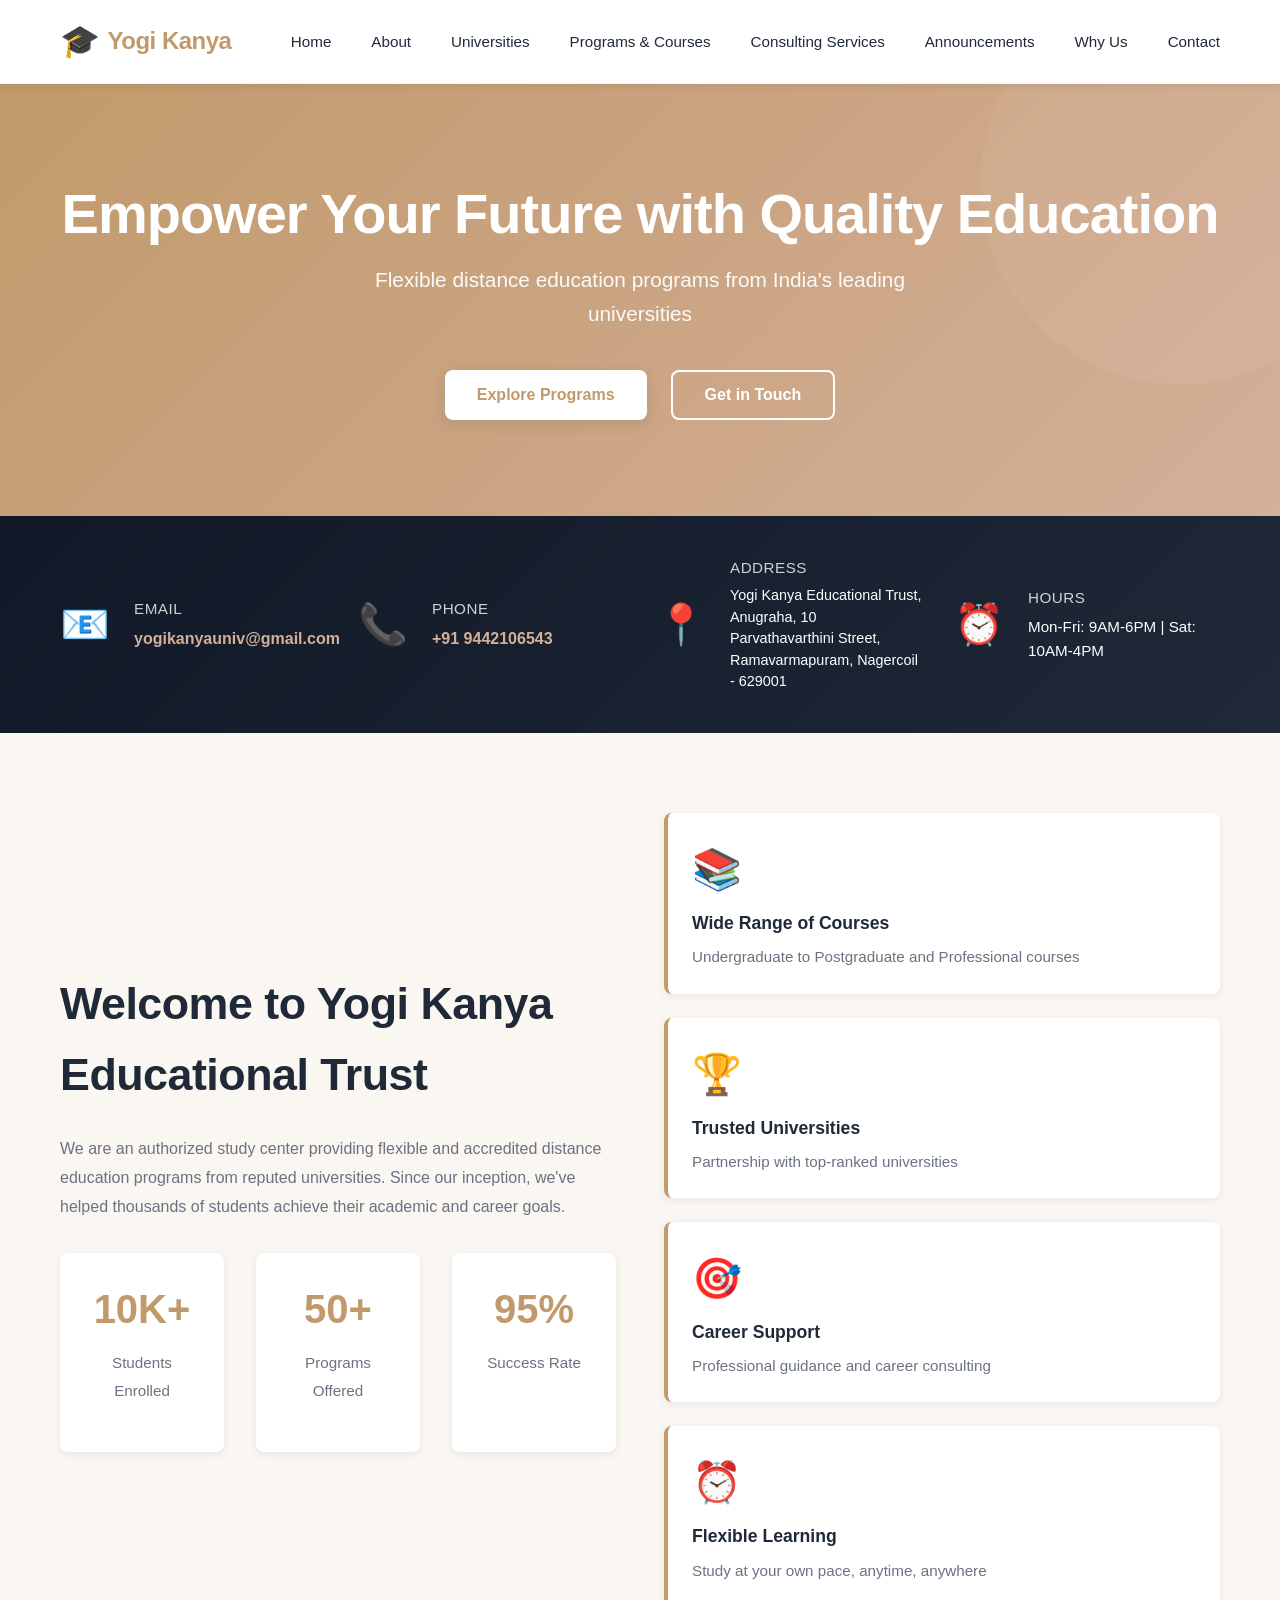
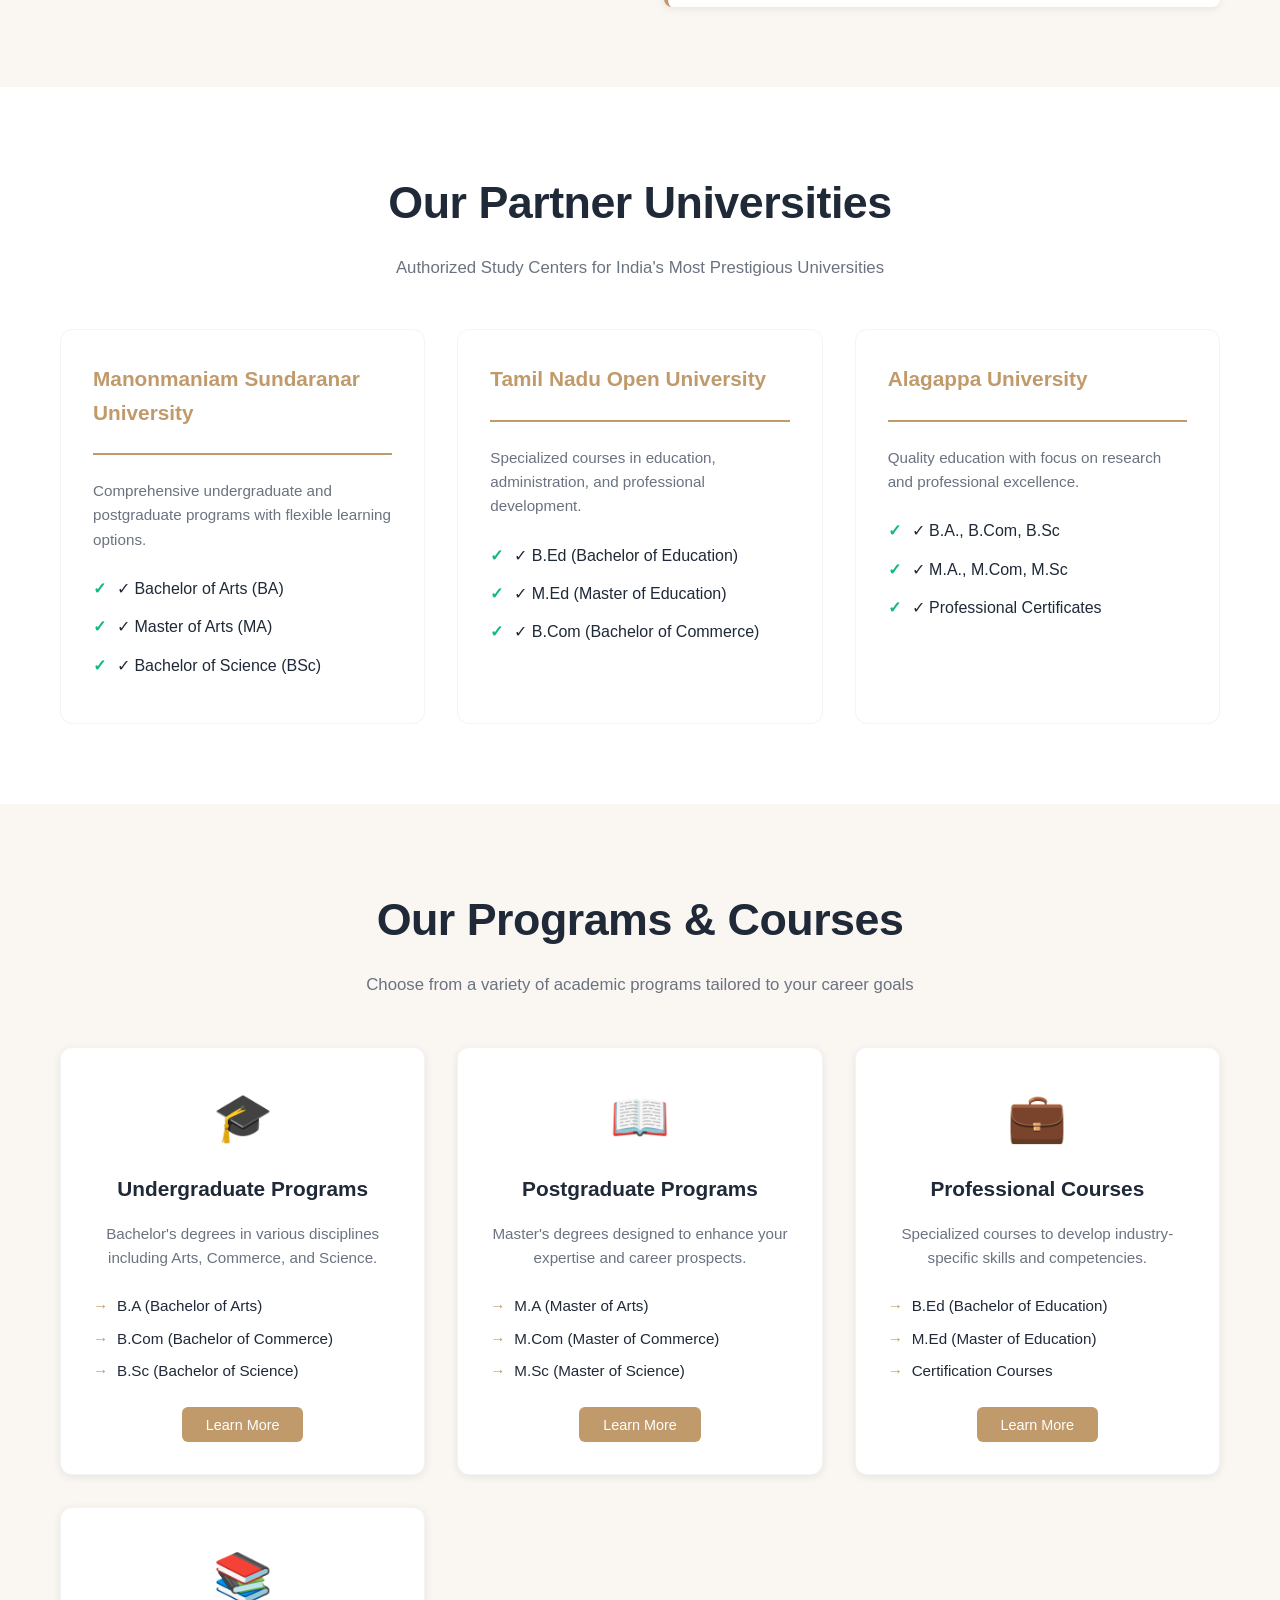
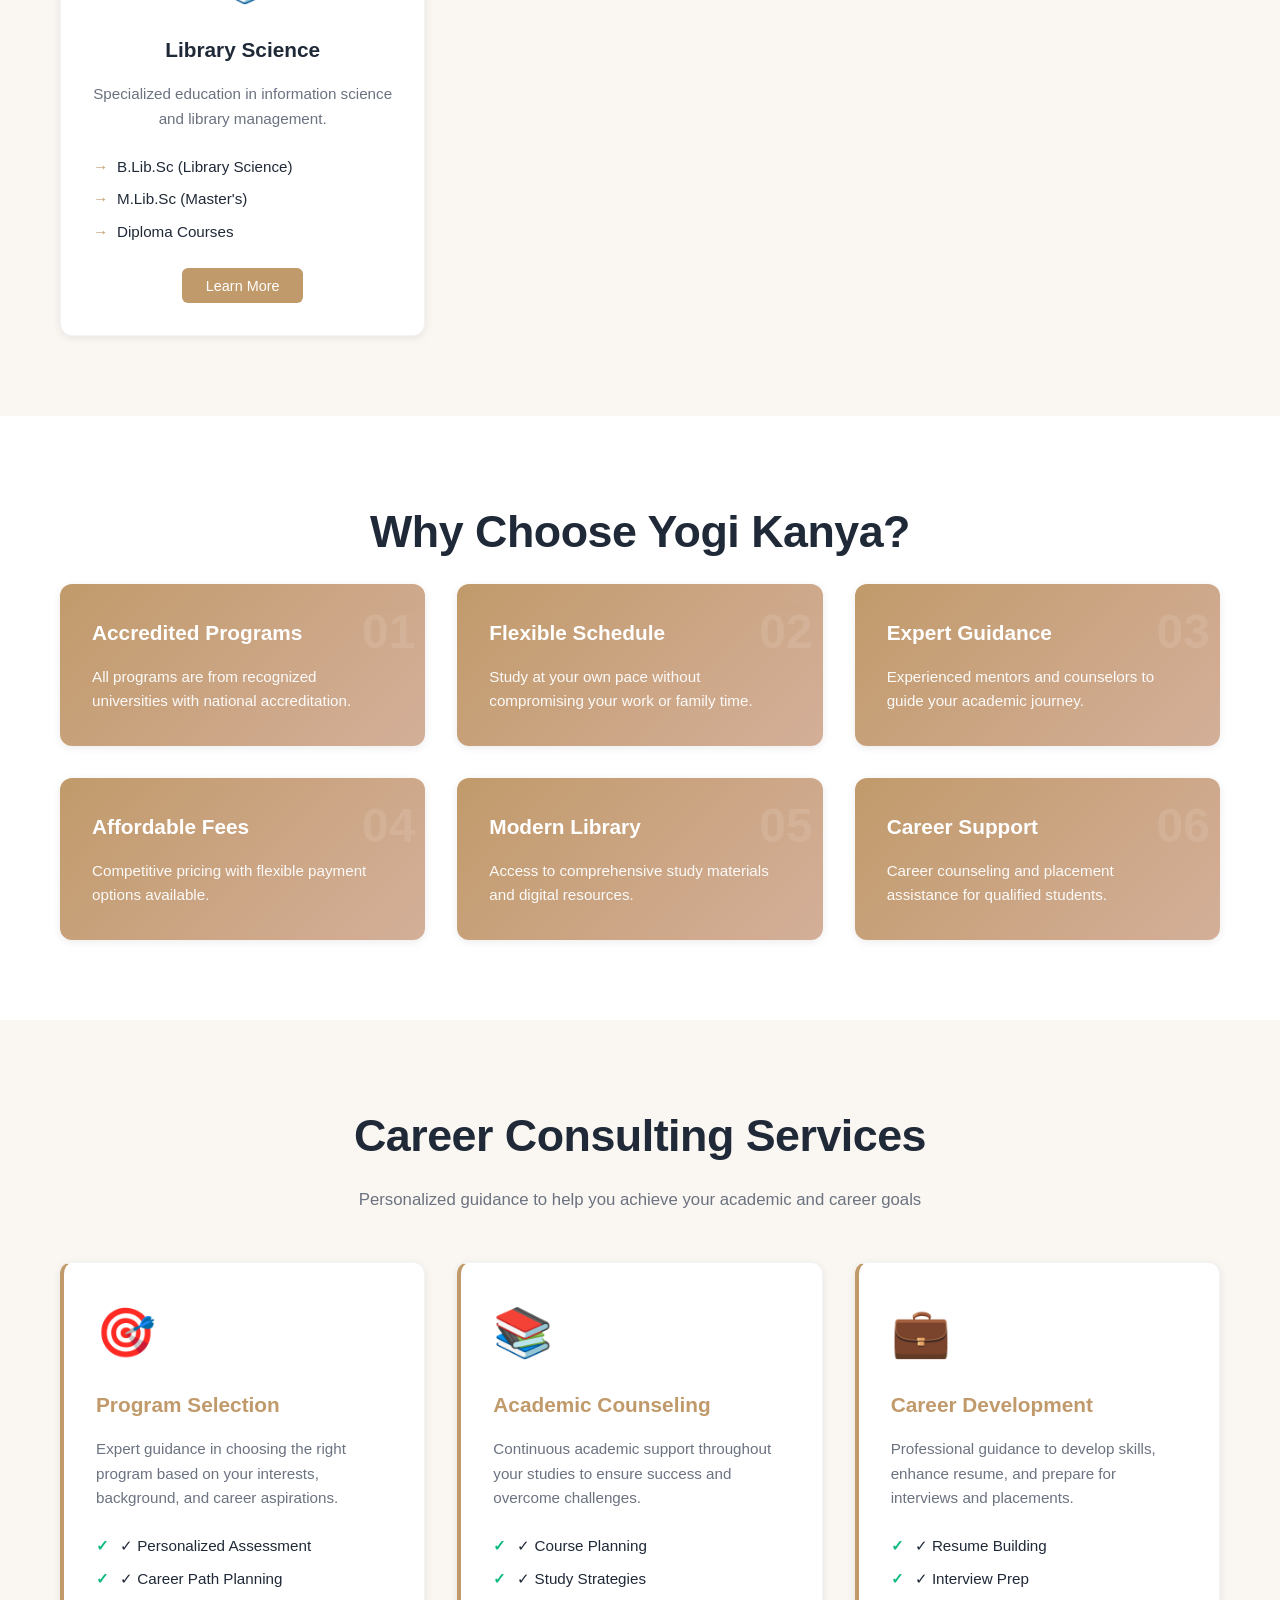
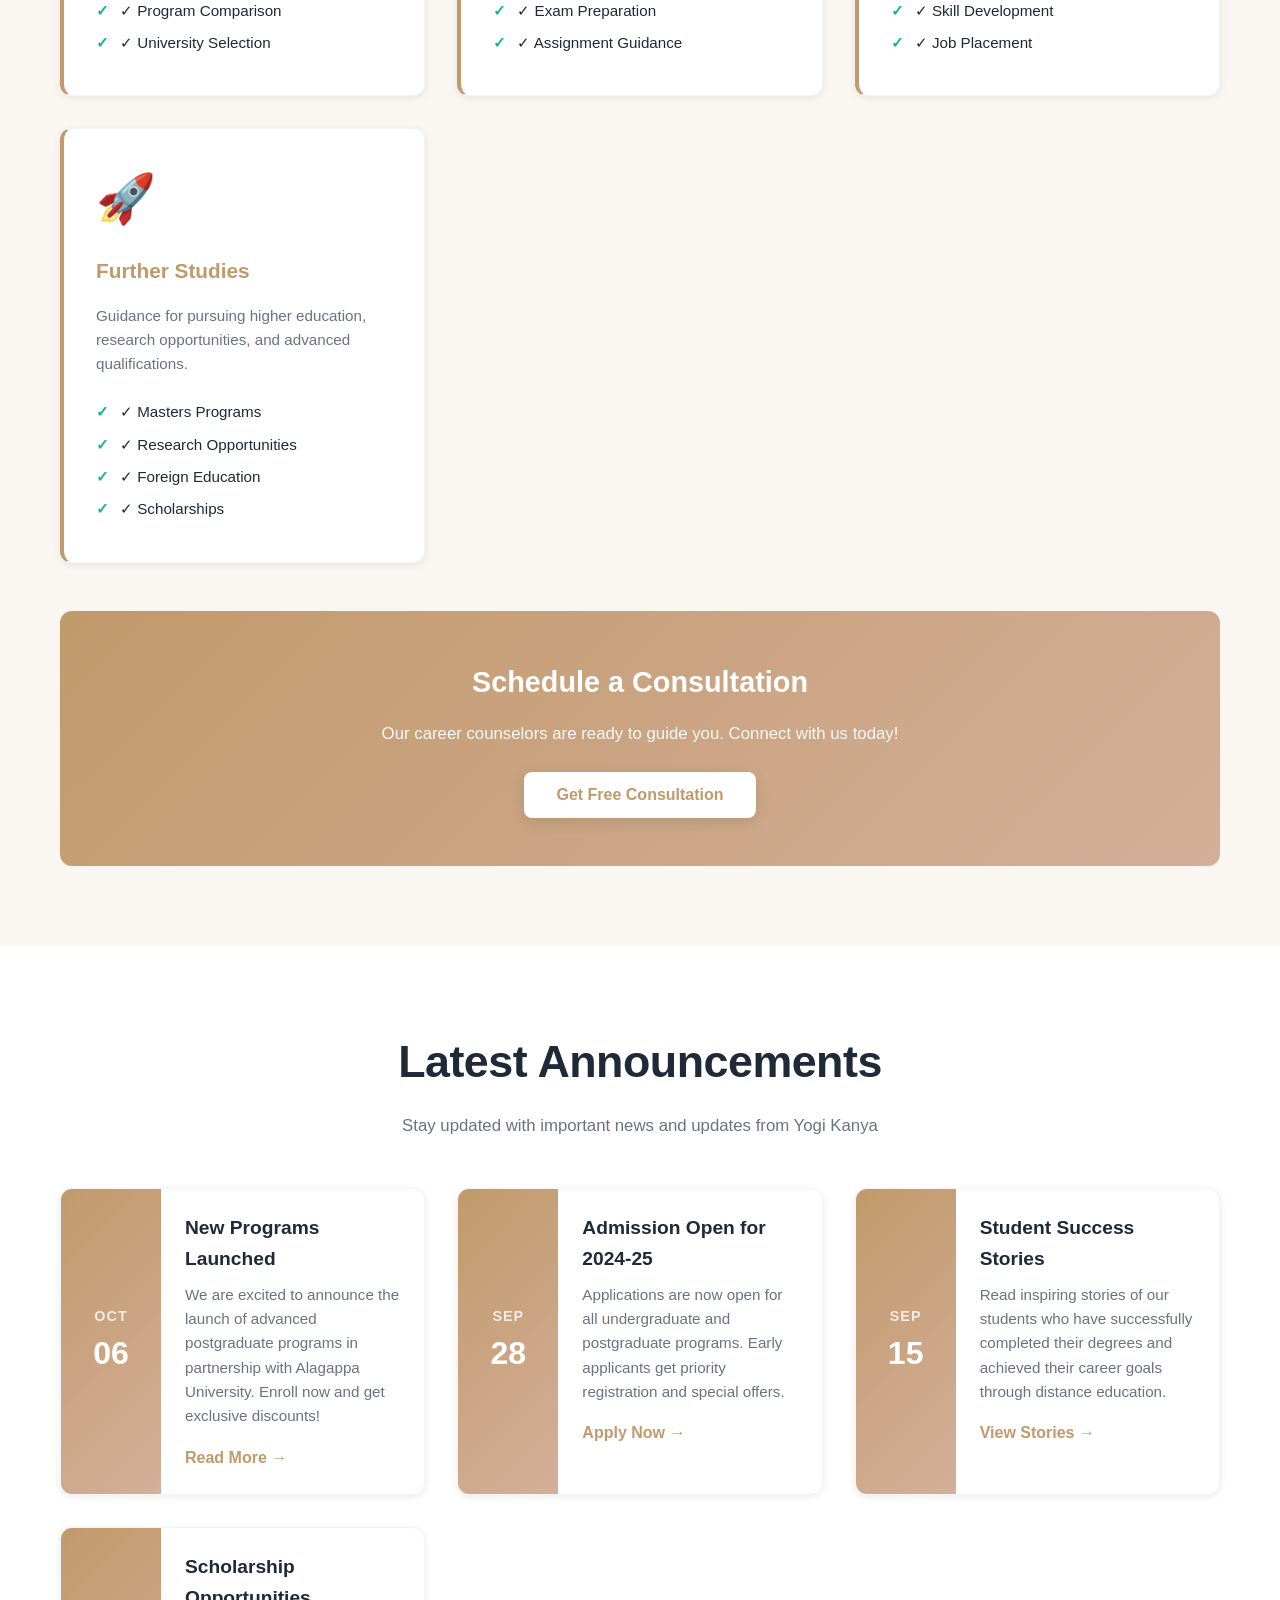
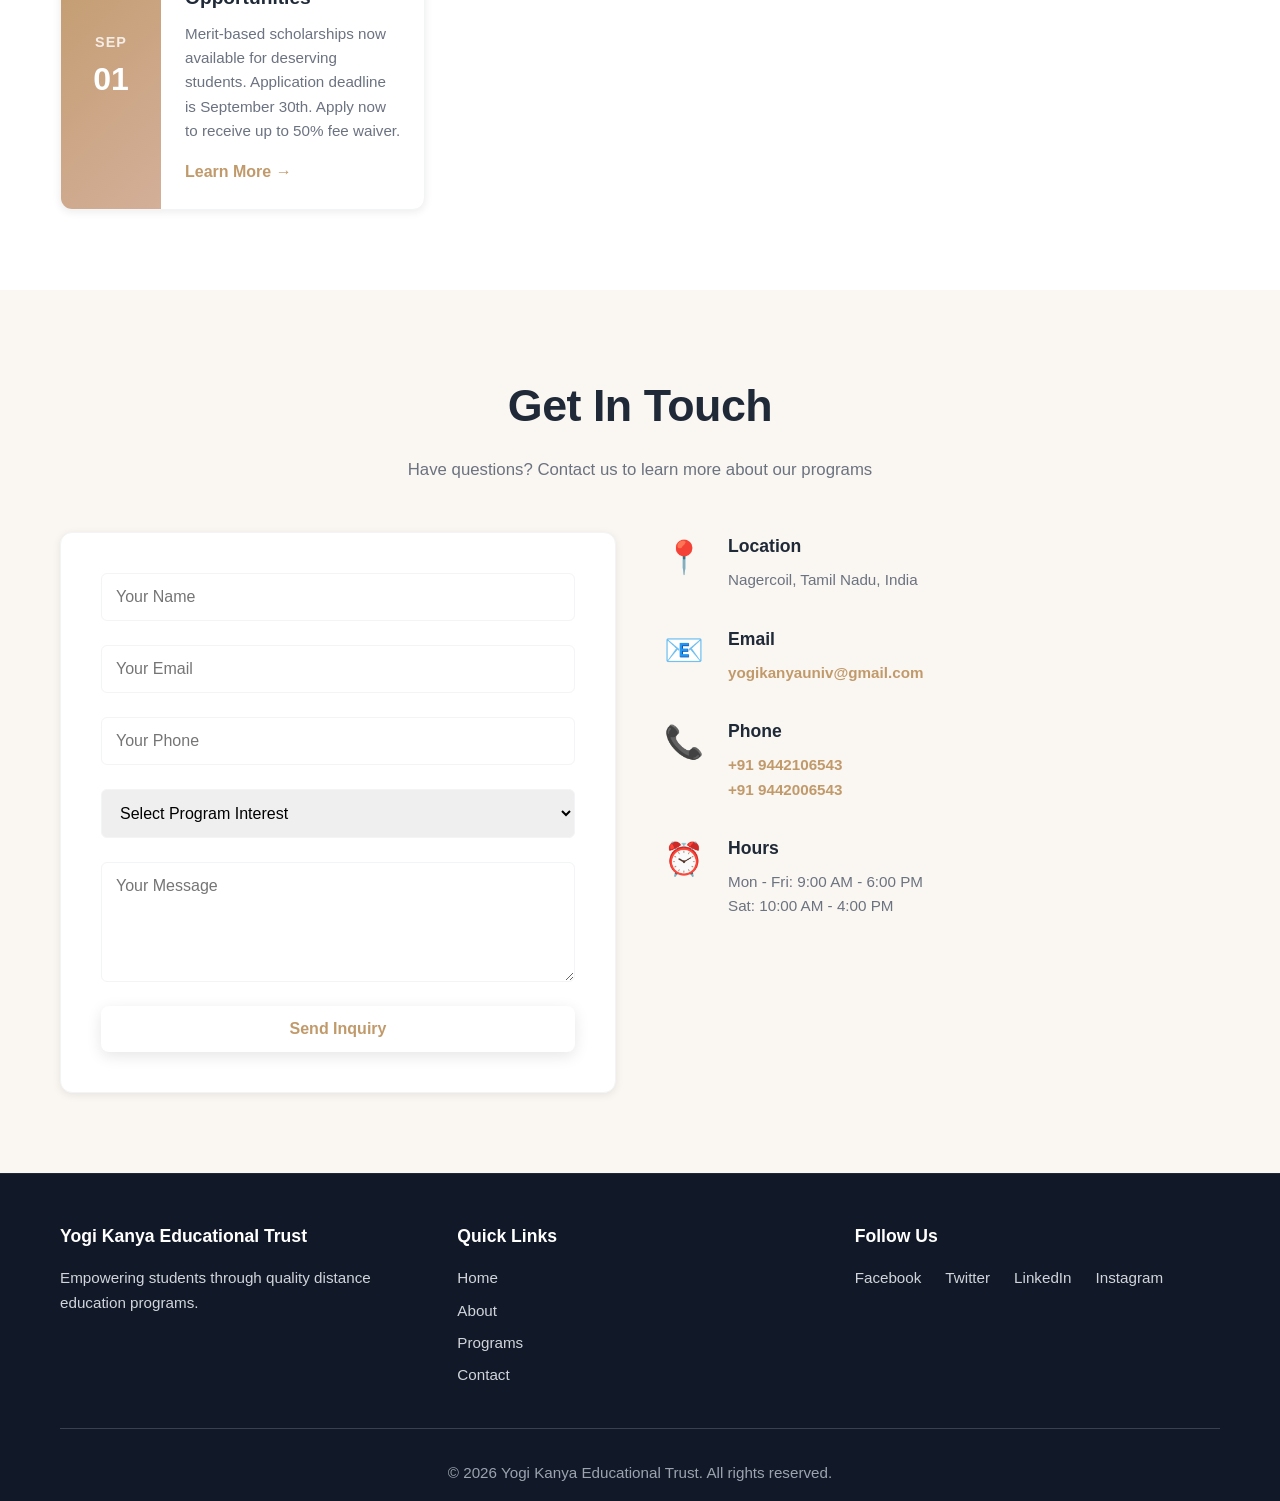
==== commit bff3dc55: "Fix address display on homepage contact bar - Update address label to 'Address' for clarity - Show c" ====
--- a/index.html
+++ b/index.html
@@ -67,8 +67,8 @@
                 <div class="contact-info-item">
                     <div class="contact-icon">📍</div>
                     <div class="contact-details">
-                        <span class="contact-label">Location</span>
-                        <span>Anugraha, 10 Parvathavarthini Street, Ramavarmapuram, Nagercoil - 629001</span>
+                        <span class="contact-label">Address</span>
+                        <span style="font-size: 0.9rem; line-height: 1.5;">Yogi Kanya Educational Trust, Anugraha, 10 Parvathavarthini Street, Ramavarmapuram, Nagercoil - 629001</span>
                     </div>
                 </div>
                 <div class="contact-info-item">
--- a/style.css
+++ b/style.css
@@ -5,15 +5,15 @@
 }
 
 :root {
-    --primary: #1e40af;
-    --primary-light: #3b82f6;
-    --primary-dark: #1e3a8a;
+    --primary: #C19A6B;
+    --primary-light: #D4AF99;
+    --primary-dark: #8B7355;
     --secondary: #059669;
     --accent: #f59e0b;
     --dark: #1f2937;
     --dark-bg: #111827;
     --light: #f3f4f6;
-    --lighter: #f9fafb;
+    --lighter: #FAF6F1;
     --gray: #6b7280;
     --gray-light: #9ca3af;
     --white: #ffffff;
@@ -276,6 +276,8 @@
     color: var(--white);
     font-size: 0.95rem;
     font-weight: 500;
+    word-wrap: break-word;
+    overflow-wrap: break-word;
 }
 
 /* Sections */
@@ -739,15 +741,46 @@
     border: 1px solid var(--light);
 }
 
+.map-header {
+    margin-bottom: 2rem;
+    padding-bottom: 1.5rem;
+    border-bottom: 2px solid var(--primary);
+}
+
 .map-section h3 {
     font-size: 1.5rem;
     color: var(--dark);
-    margin-bottom: 1.5rem;
-    font-weight: 700;
+    margin-bottom: 1rem;
+    font-weight: 700;
+}
+
+.map-header p {
+    color: var(--gray);
+    font-size: 1rem;
+    line-height: 1.8;
+    word-wrap: break-word;
 }
 
 .map-section iframe {
     box-shadow: var(--shadow);
+    display: block;
+    width: 100%;
+}
+
+.map-section a {
+    background-color: var(--primary) !important;
+    color: var(--white) !important;
+    text-decoration: none;
+    padding: 0.875rem 2rem !important;
+    border-radius: 8px;
+    font-weight: 600;
+    transition: var(--transition);
+}
+
+.map-section a:hover {
+    background-color: var(--primary-dark) !important;
+    transform: translateY(-3px);
+    box-shadow: var(--shadow-lg);
 }
 
 /* Contact Section */
@@ -1071,6 +1104,40 @@
         padding: 1.2rem;
     }
 
+    .contact-info-item {
+        gap: 0.8rem;
+    }
+
+    .contact-icon {
+        font-size: 1.3rem;
+        flex-shrink: 0;
+    }
+
+    .contact-details {
+        flex: 1;
+    }
+
+    .contact-label {
+        font-size: 0.7rem;
+    }
+
+    .contact-info-item span {
+        font-size: 0.8rem;
+        word-wrap: break-word;
+    }
+
+    .map-section {
+        padding: 1.5rem;
+    }
+
+    .map-section h3 {
+        font-size: 1.3rem;
+    }
+
+    .map-header p {
+        font-size: 0.9rem;
+    }
+
     .about, .universities, .programs, .consulting, .announcements, .why-choose, .contact {
         padding: 2rem 0;
     }
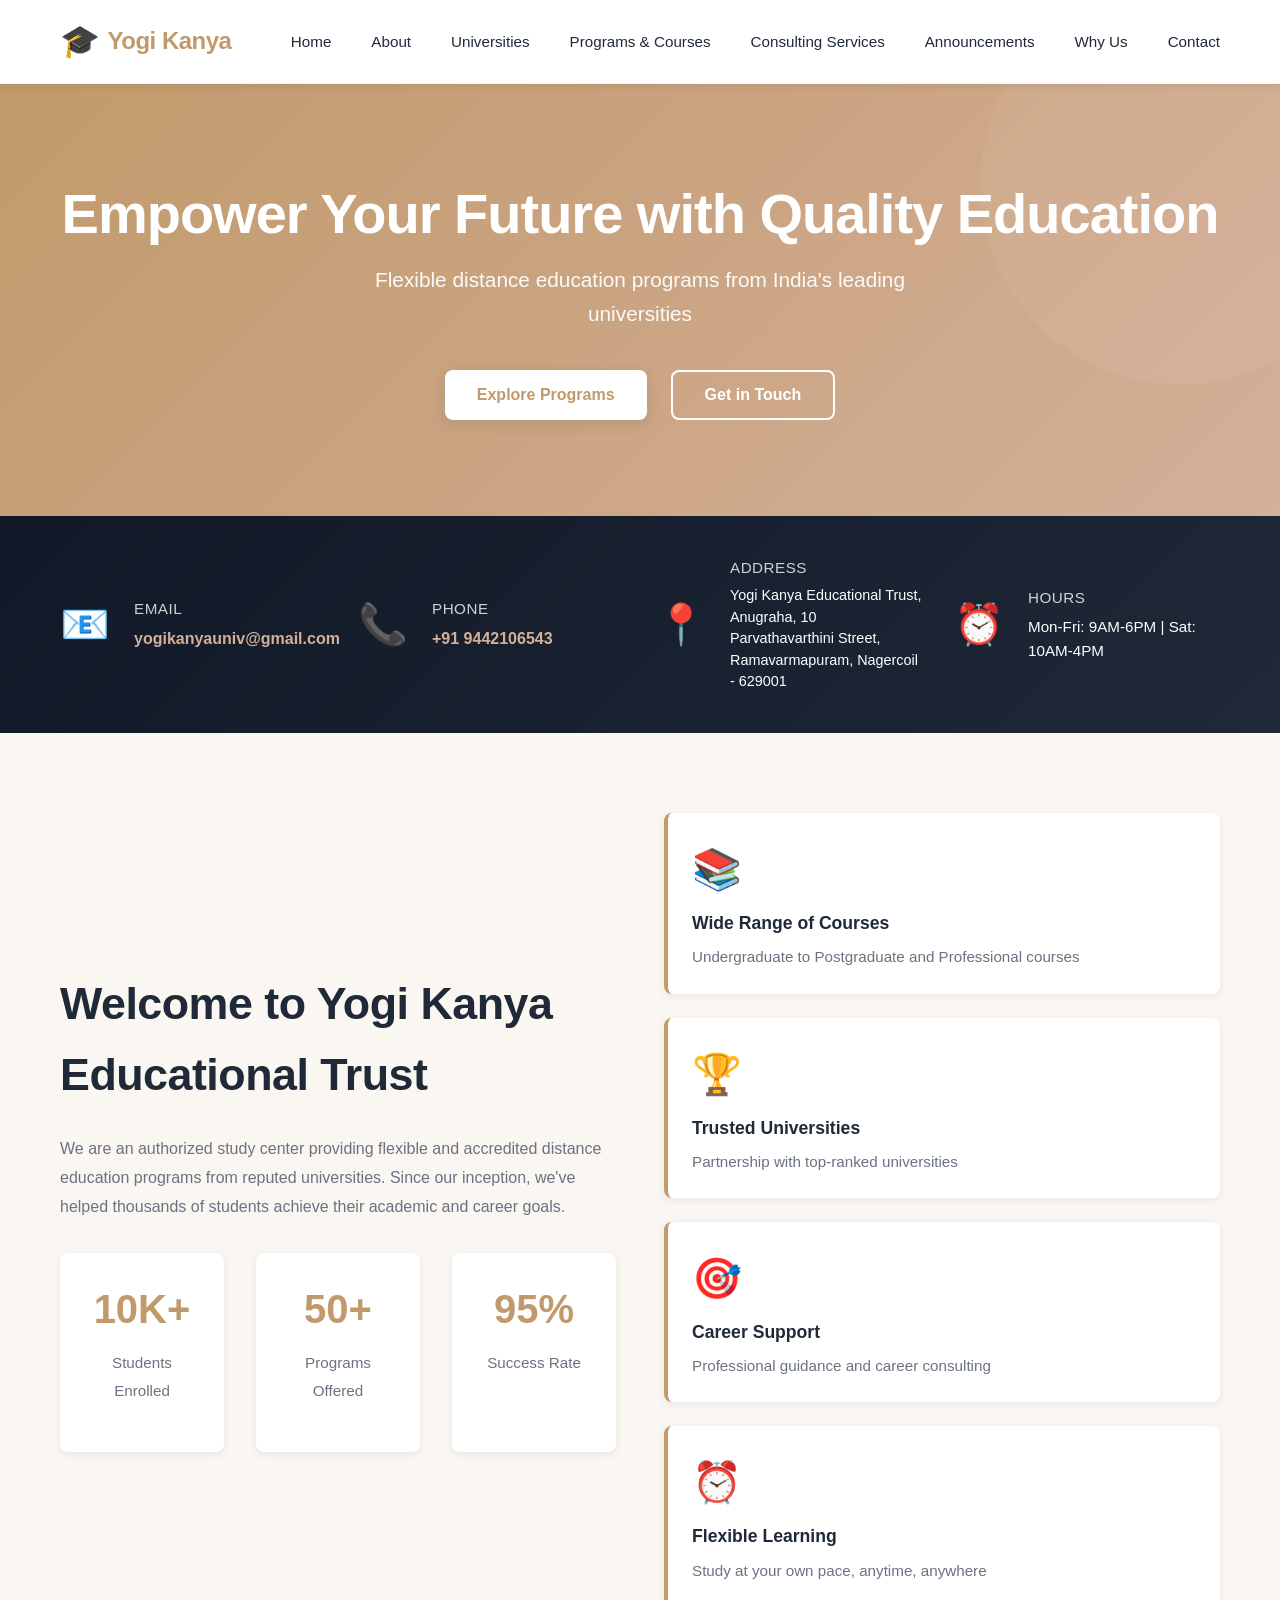
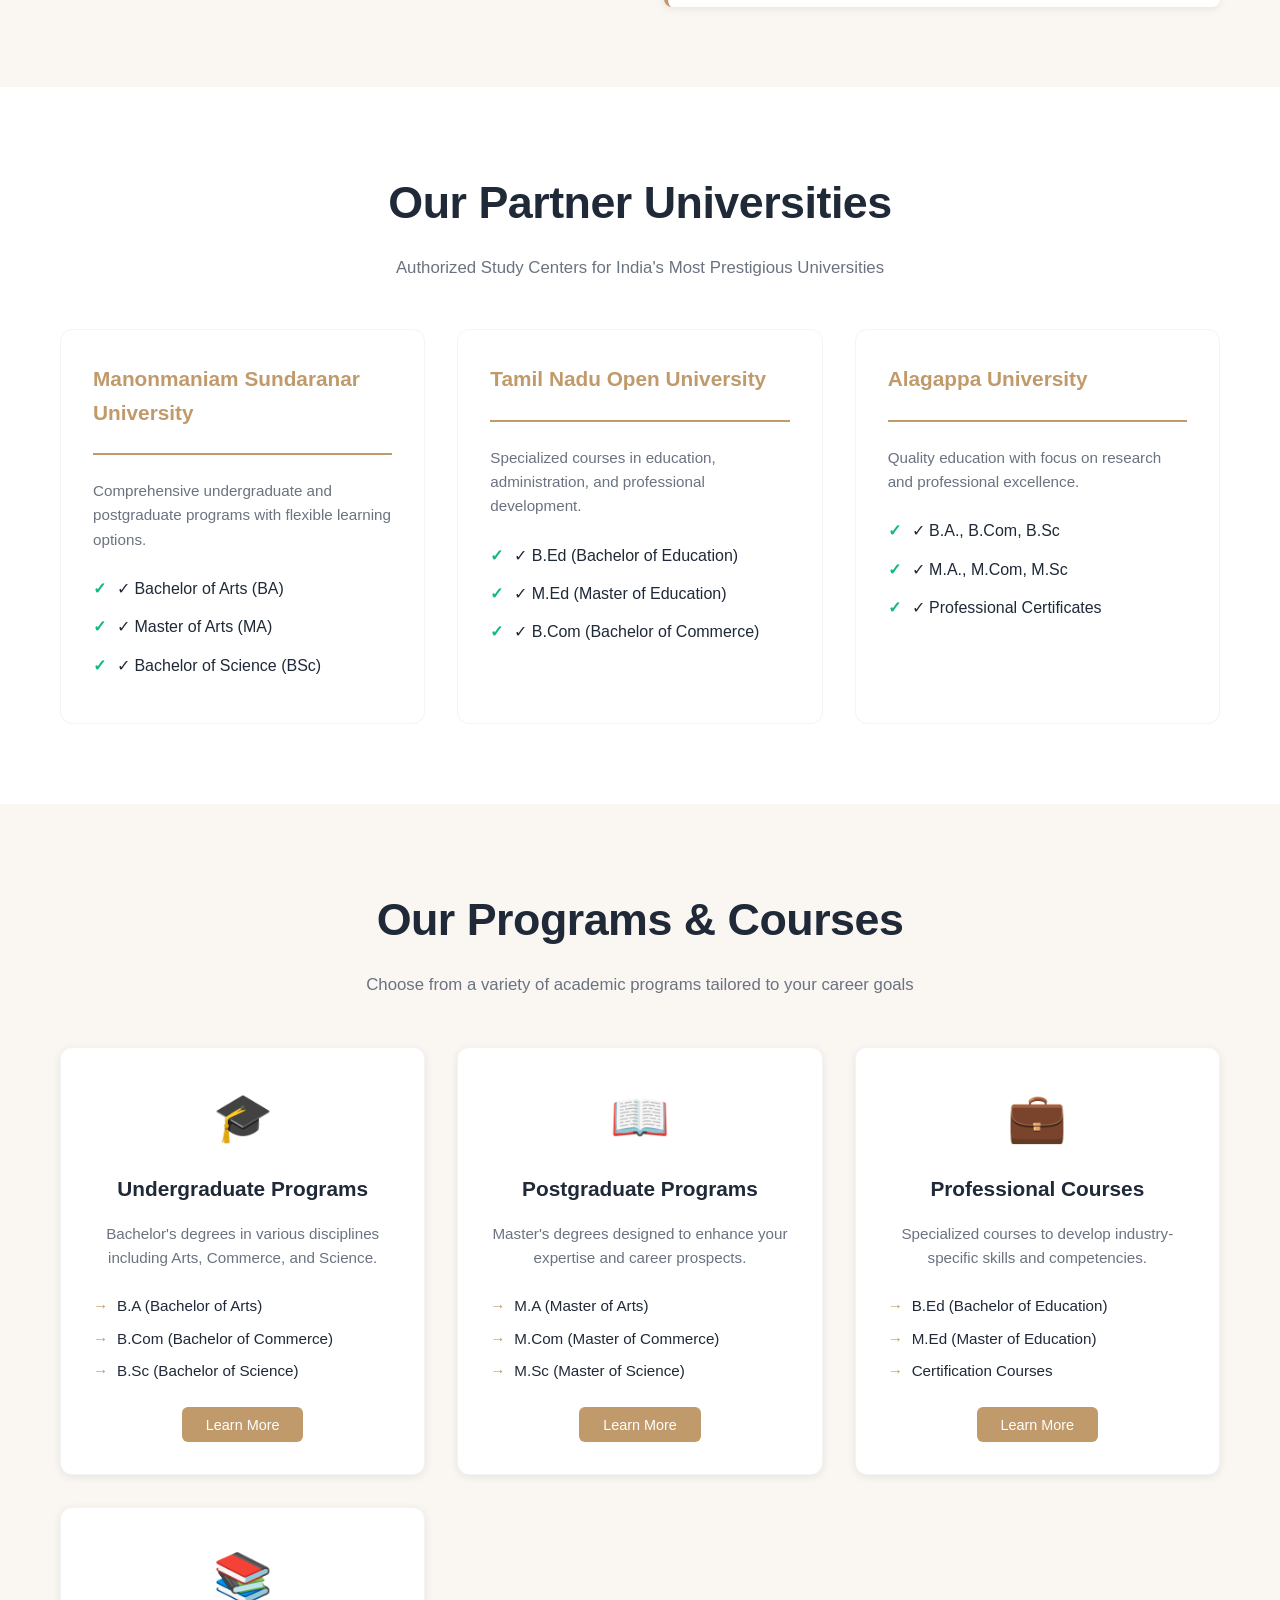
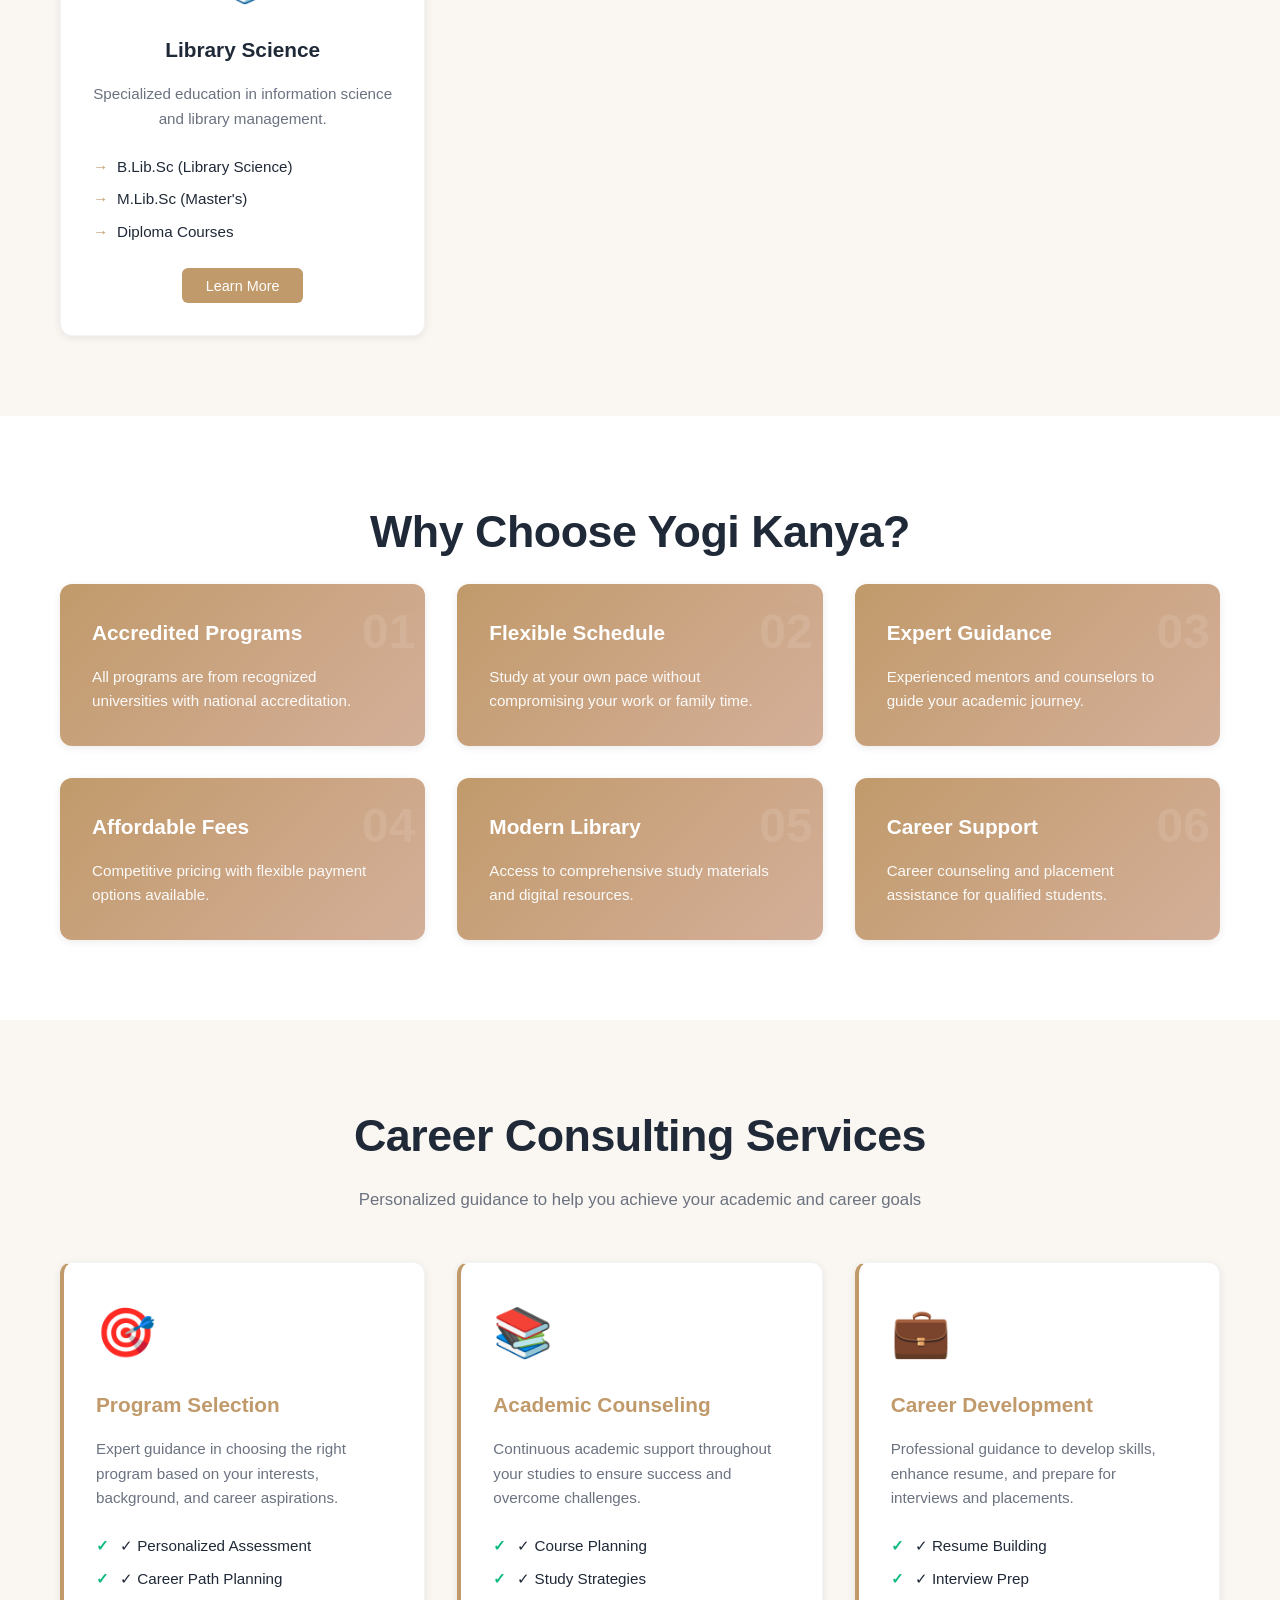
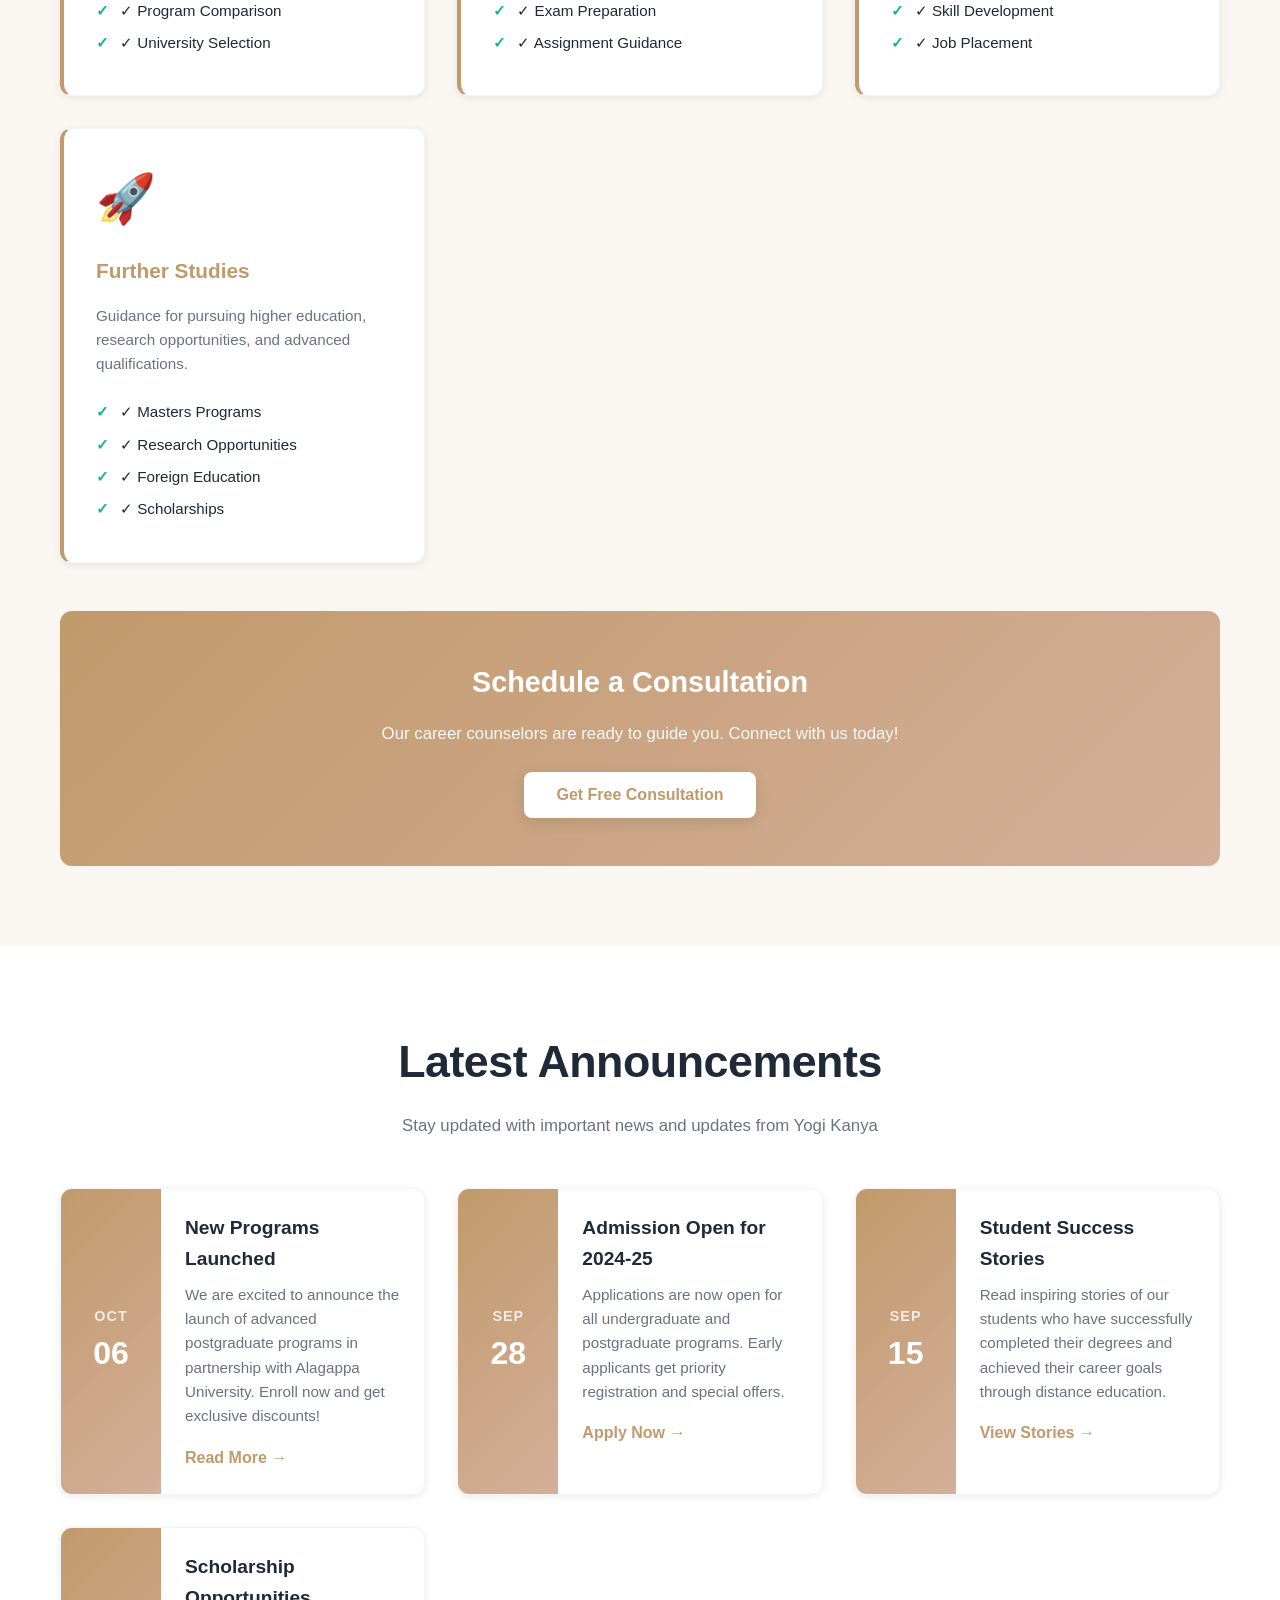
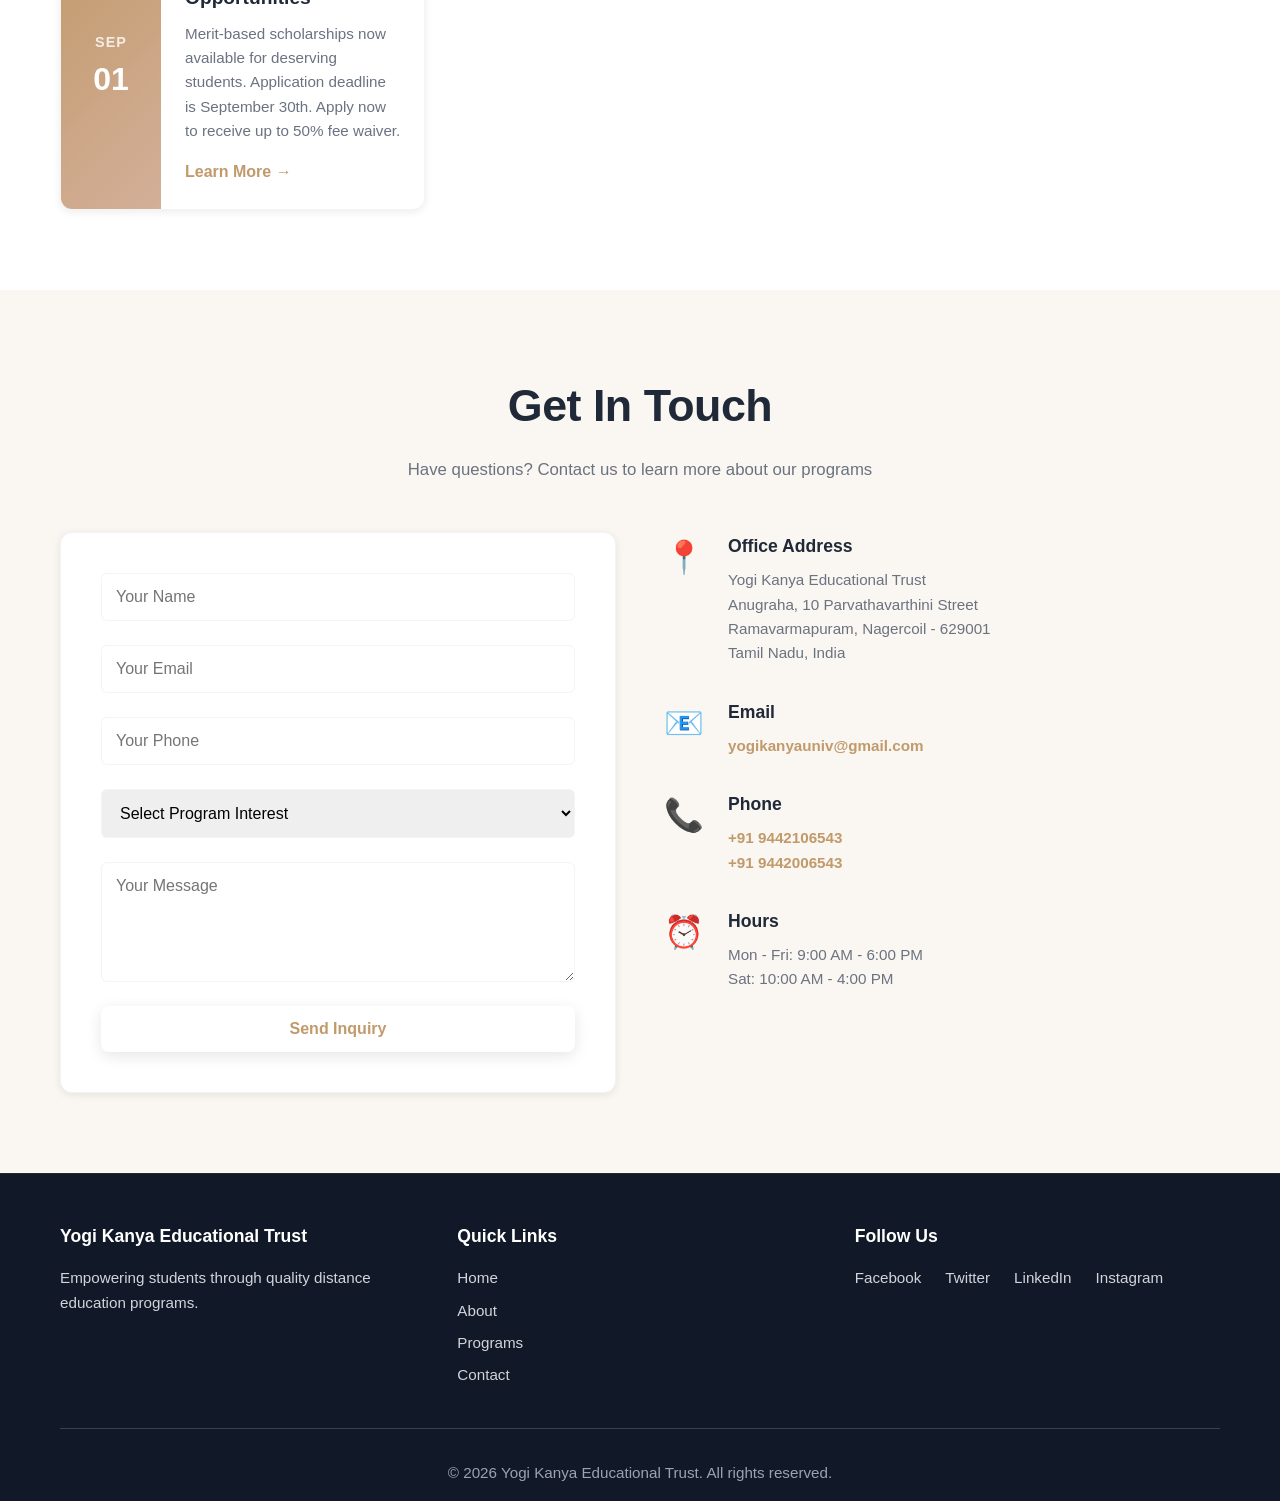
==== commit 17a1e7d2: "Update 'Get in Touch' section with full address - Change location label to 'Office Address' - Displa" ====
--- a/index.html
+++ b/index.html
@@ -408,8 +408,8 @@
                     <div class="info-item">
                         <div class="info-icon">📍</div>
                         <div>
-                            <h3>Location</h3>
-                            <p>Nagercoil, Tamil Nadu, India</p>
+                            <h3>Office Address</h3>
+                            <p style="font-size: 0.95rem; line-height: 1.6;">Yogi Kanya Educational Trust<br>Anugraha, 10 Parvathavarthini Street<br>Ramavarmapuram, Nagercoil - 629001<br>Tamil Nadu, India</p>
                         </div>
                     </div>
                     <div class="info-item">
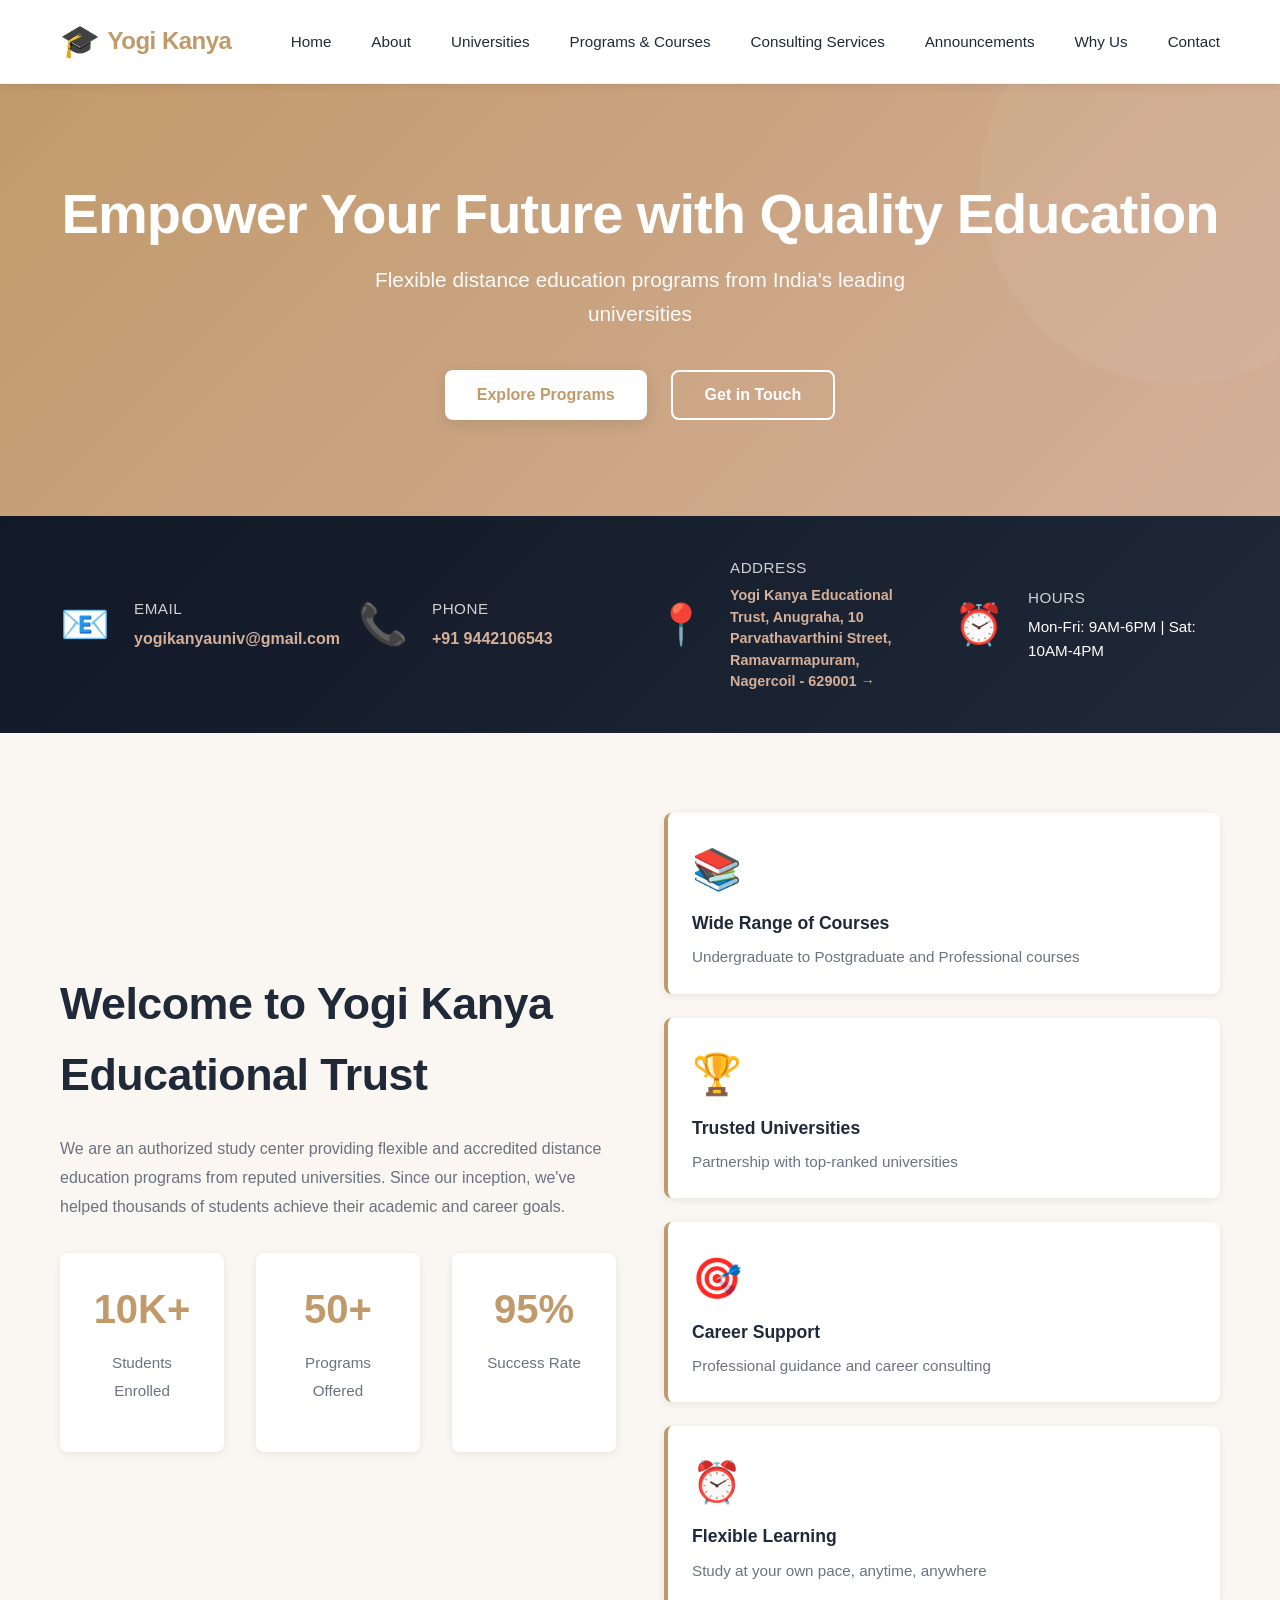
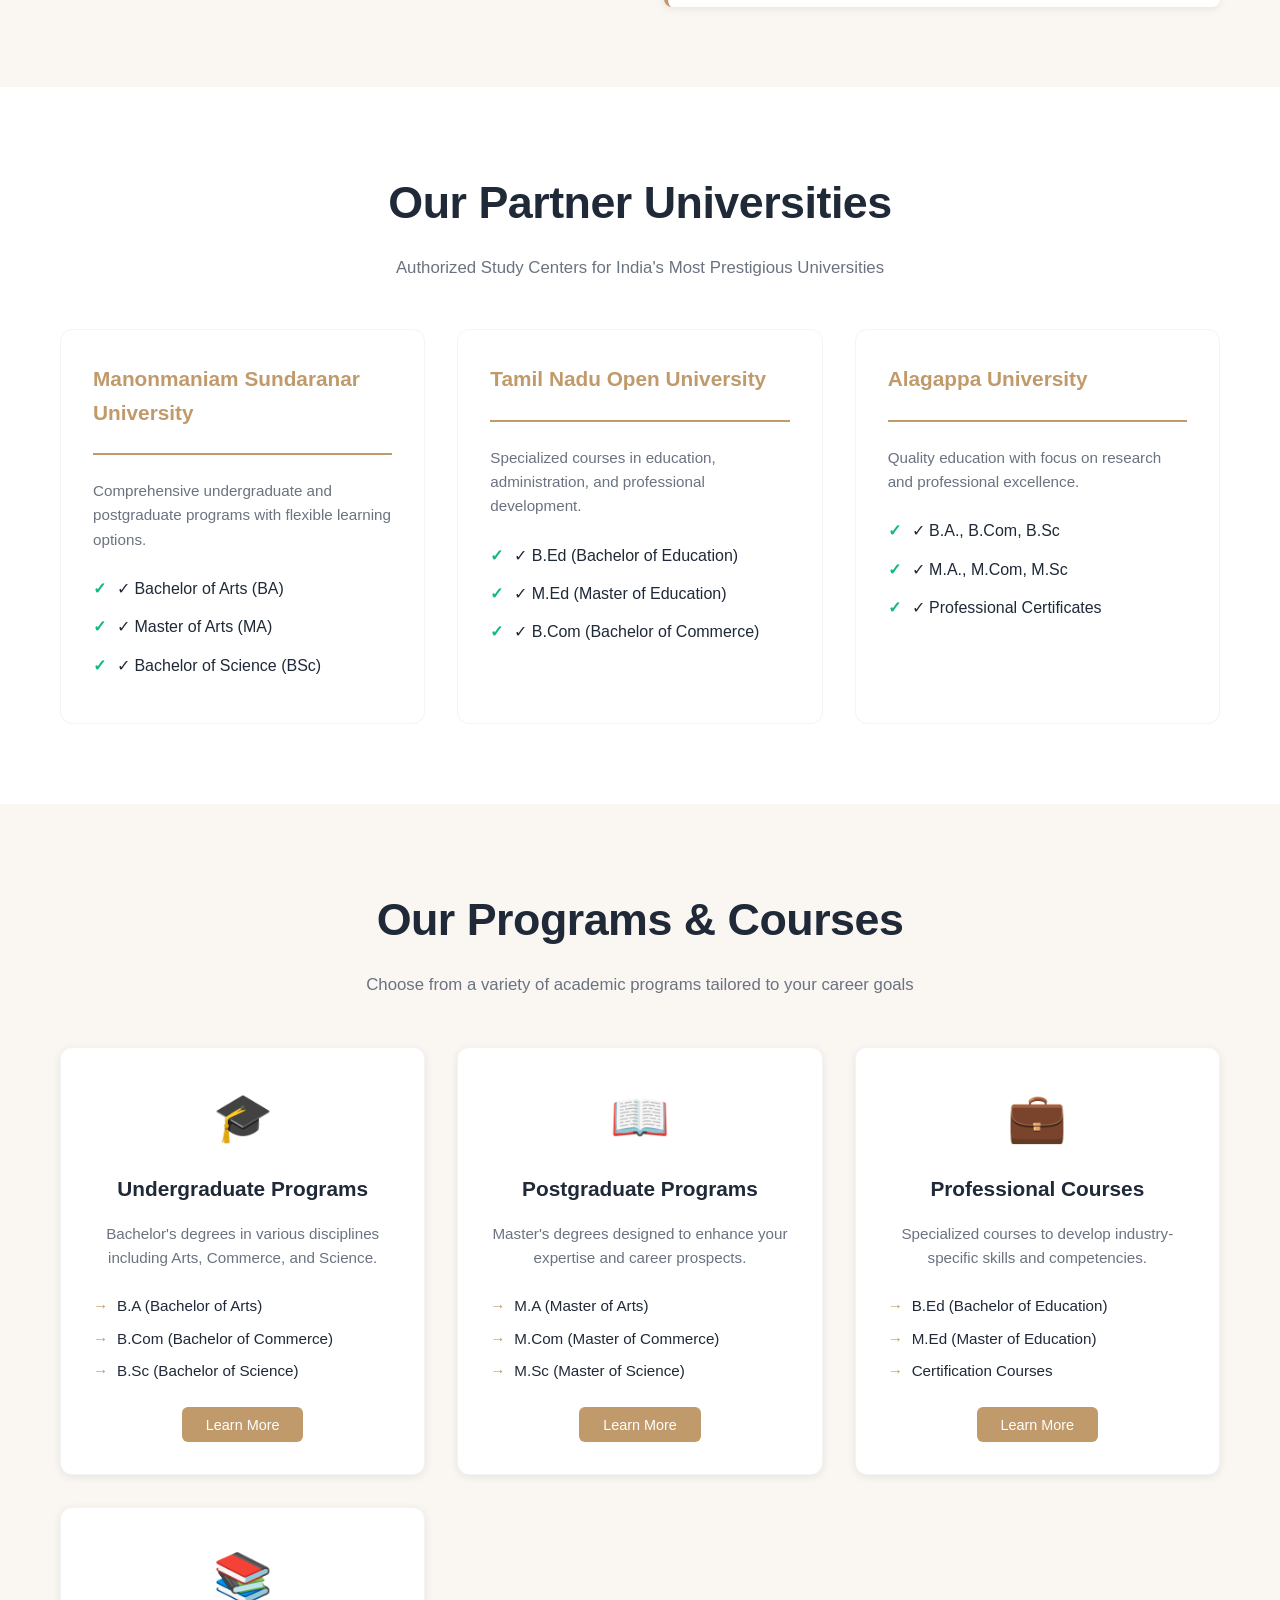
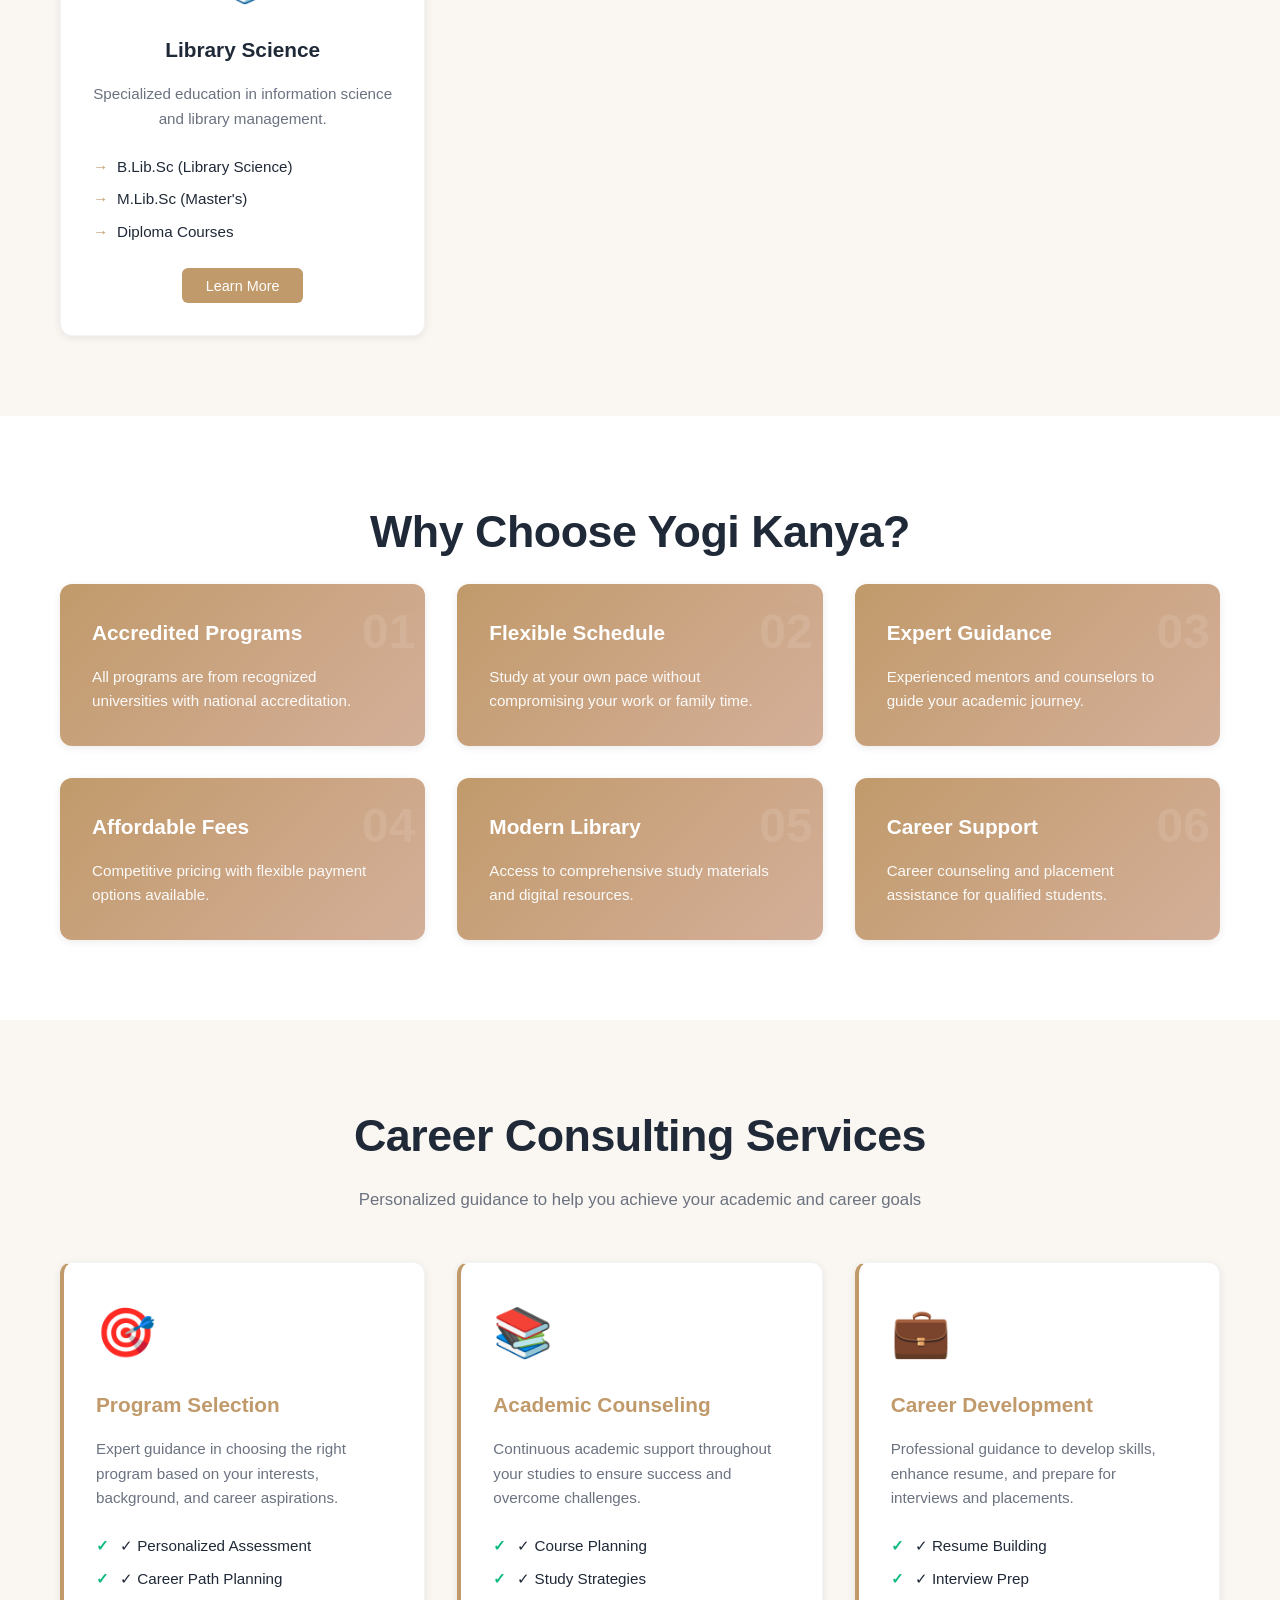
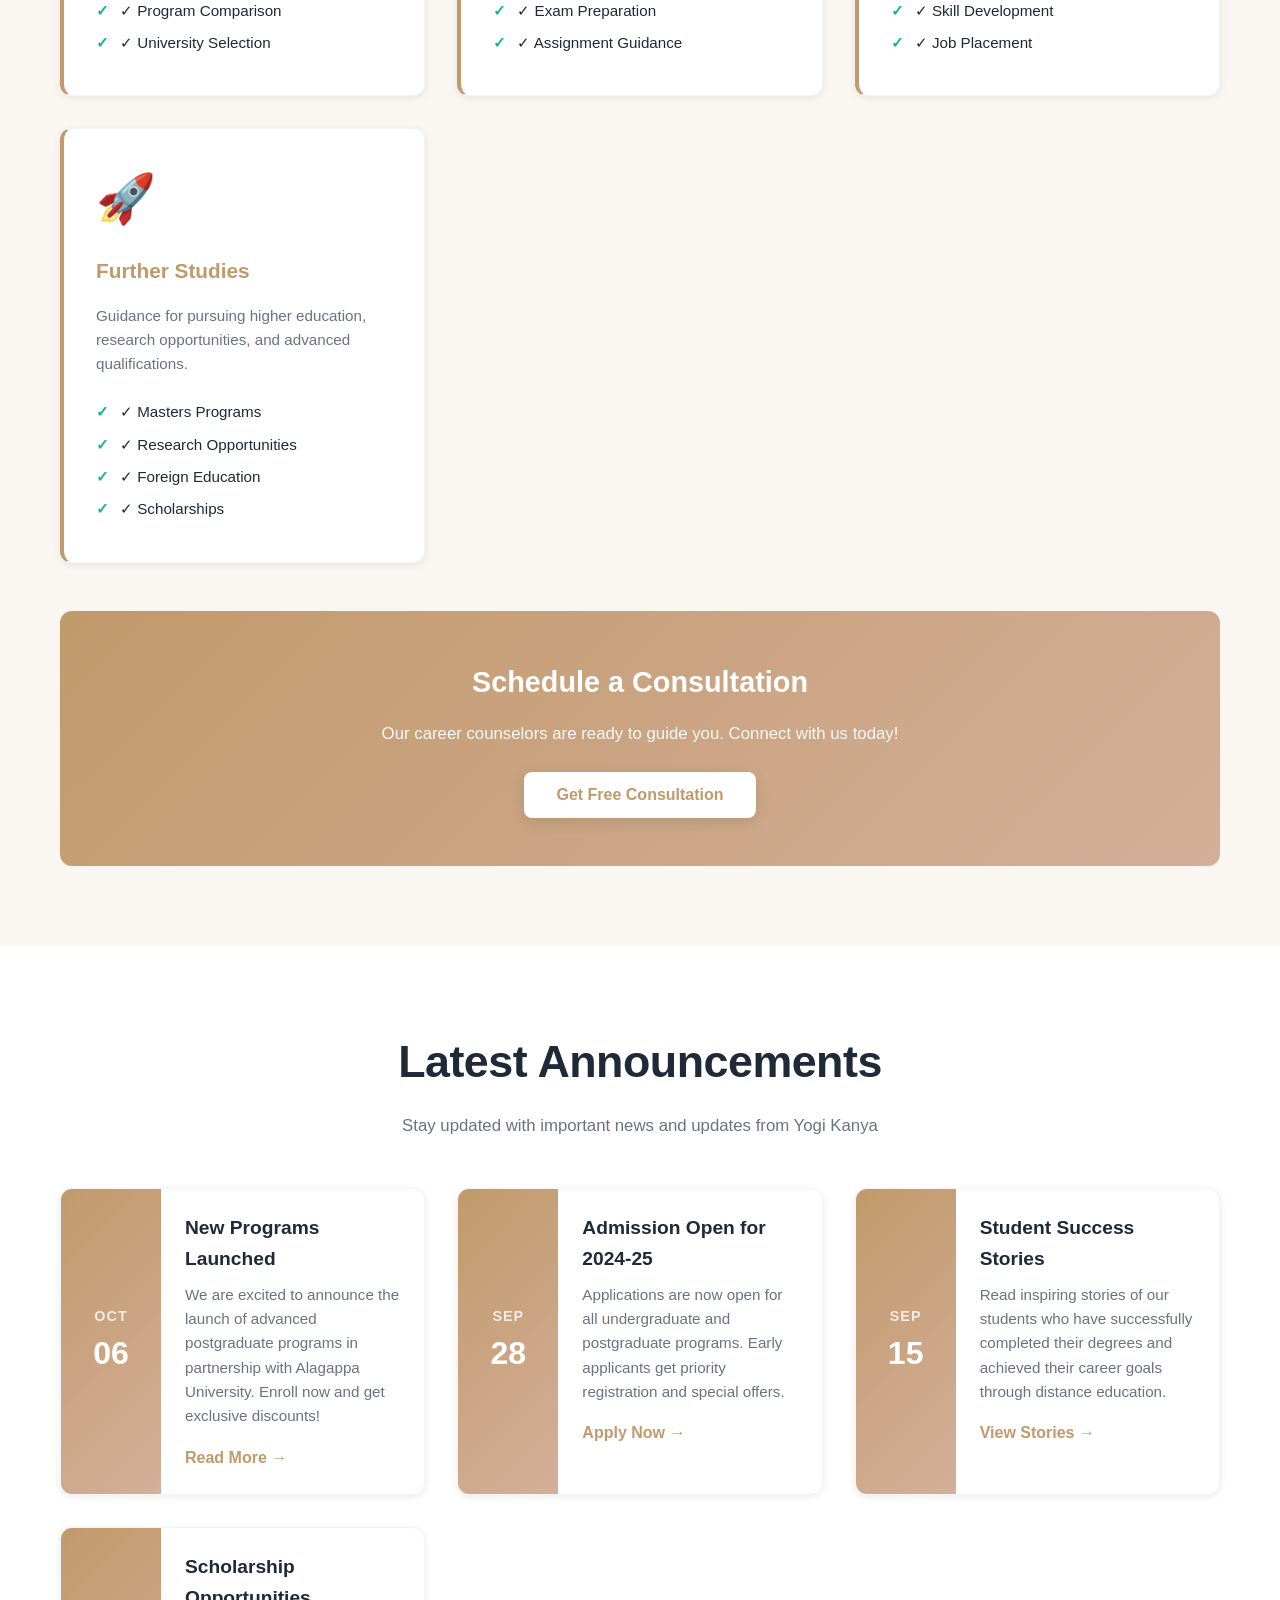
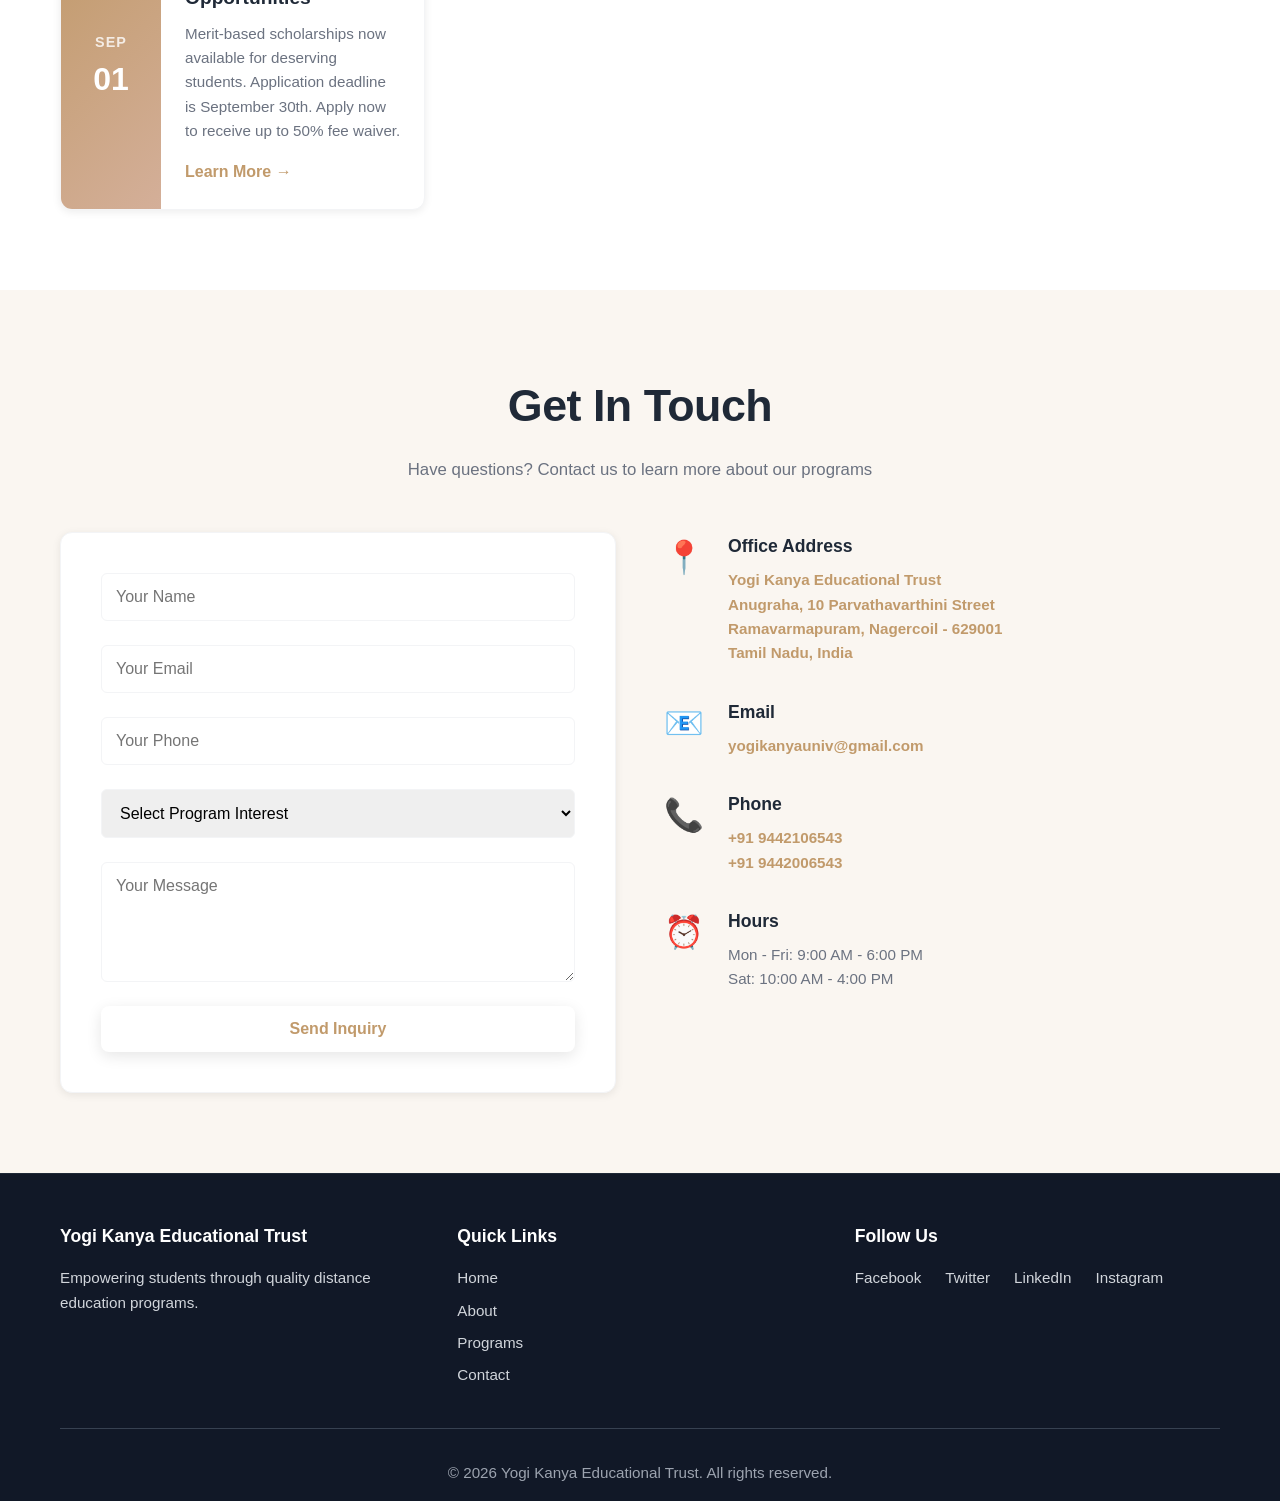
==== commit 451cd43c: "Add clickable Google Maps links to all location sections - Update contact info bar with clickable ad" ====
--- a/index.html
+++ b/index.html
@@ -68,7 +68,7 @@
                     <div class="contact-icon">📍</div>
                     <div class="contact-details">
                         <span class="contact-label">Address</span>
-                        <span style="font-size: 0.9rem; line-height: 1.5;">Yogi Kanya Educational Trust, Anugraha, 10 Parvathavarthini Street, Ramavarmapuram, Nagercoil - 629001</span>
+                        <a href="https://maps.app.goo.gl/jFuoRkGVuP6F5UFC7" target="_blank" style="color: var(--primary-light); text-decoration: none; font-size: 0.9rem; line-height: 1.5; display: inline-block;">Yogi Kanya Educational Trust, Anugraha, 10 Parvathavarthini Street, Ramavarmapuram, Nagercoil - 629001 →</a>
                     </div>
                 </div>
                 <div class="contact-info-item">
@@ -409,7 +409,14 @@
                         <div class="info-icon">📍</div>
                         <div>
                             <h3>Office Address</h3>
-                            <p style="font-size: 0.95rem; line-height: 1.6;">Yogi Kanya Educational Trust<br>Anugraha, 10 Parvathavarthini Street<br>Ramavarmapuram, Nagercoil - 629001<br>Tamil Nadu, India</p>
+                            <p style="font-size: 0.95rem; line-height: 1.6;">
+                                <a href="https://maps.app.goo.gl/jFuoRkGVuP6F5UFC7" target="_blank" style="color: var(--primary); text-decoration: none;">
+                                    Yogi Kanya Educational Trust<br>
+                                    Anugraha, 10 Parvathavarthini Street<br>
+                                    Ramavarmapuram, Nagercoil - 629001<br>
+                                    Tamil Nadu, India
+                                </a>
+                            </p>
                         </div>
                     </div>
                     <div class="info-item">
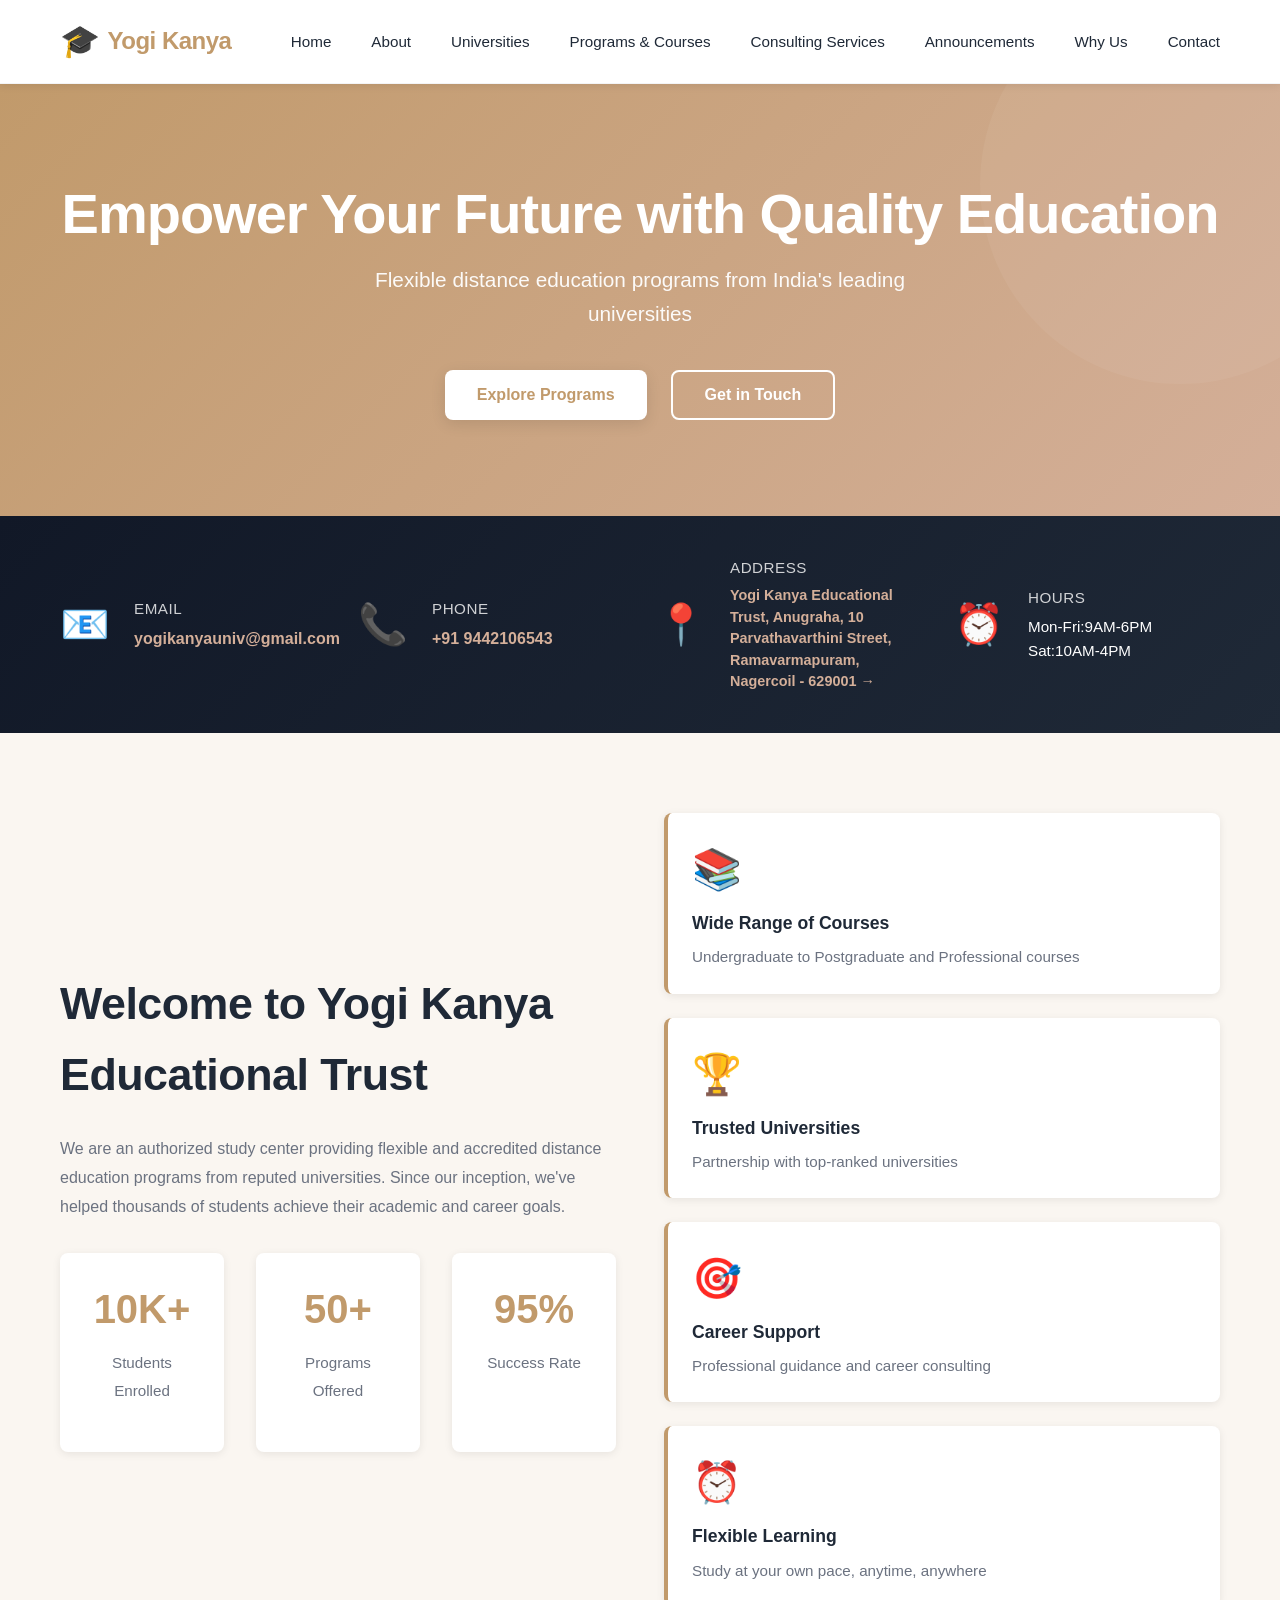
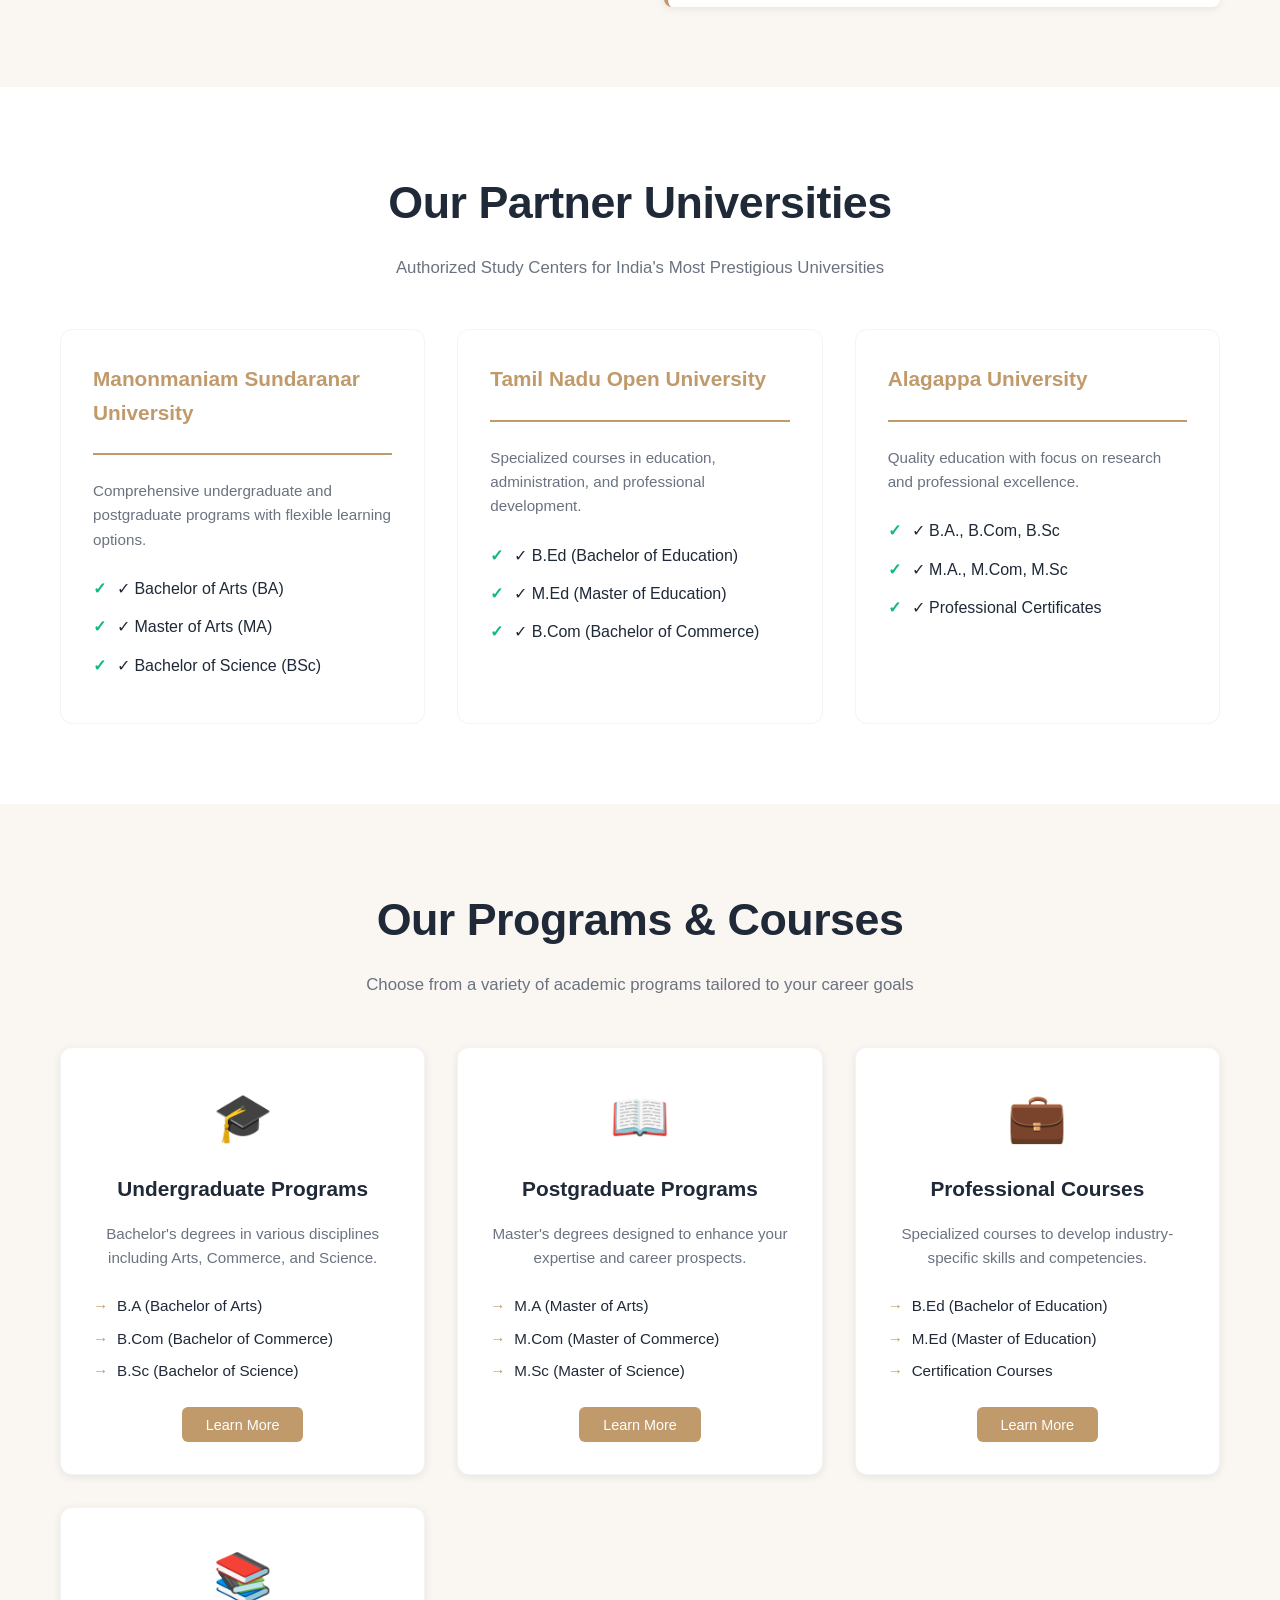
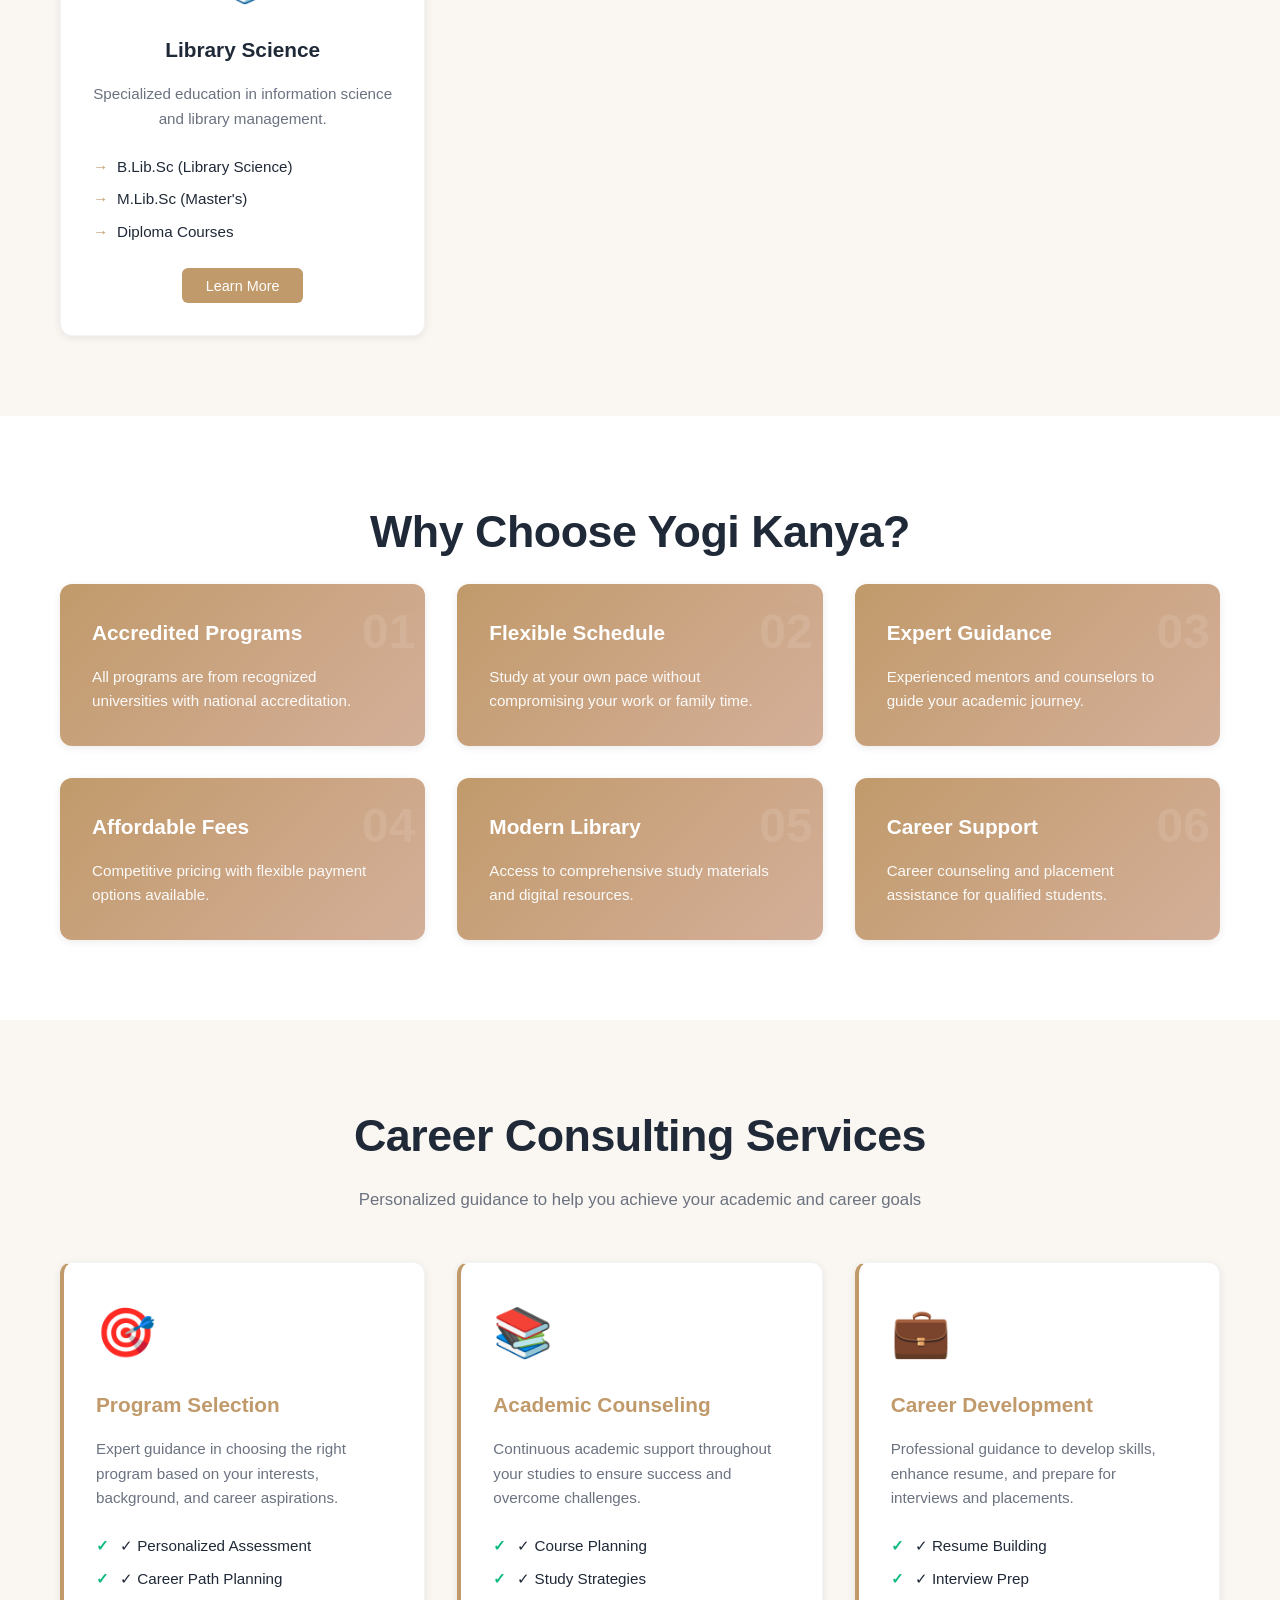
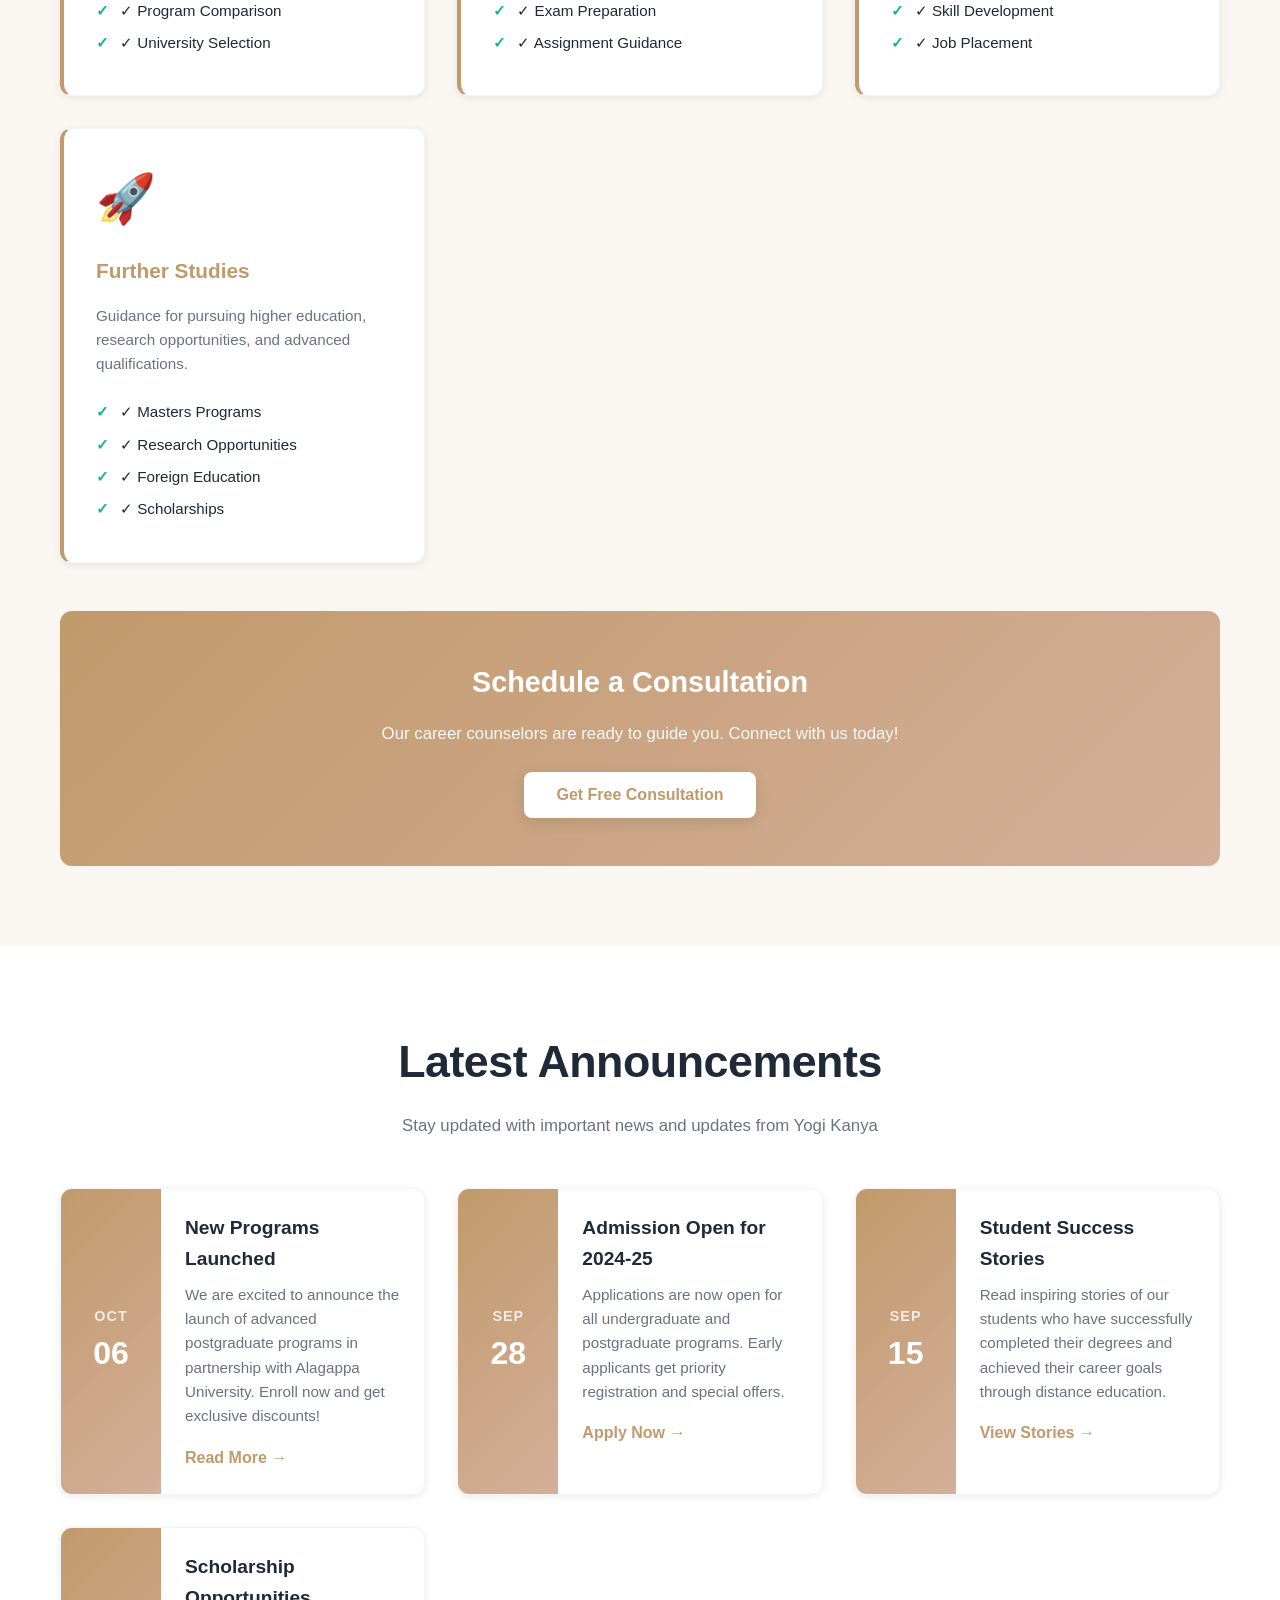
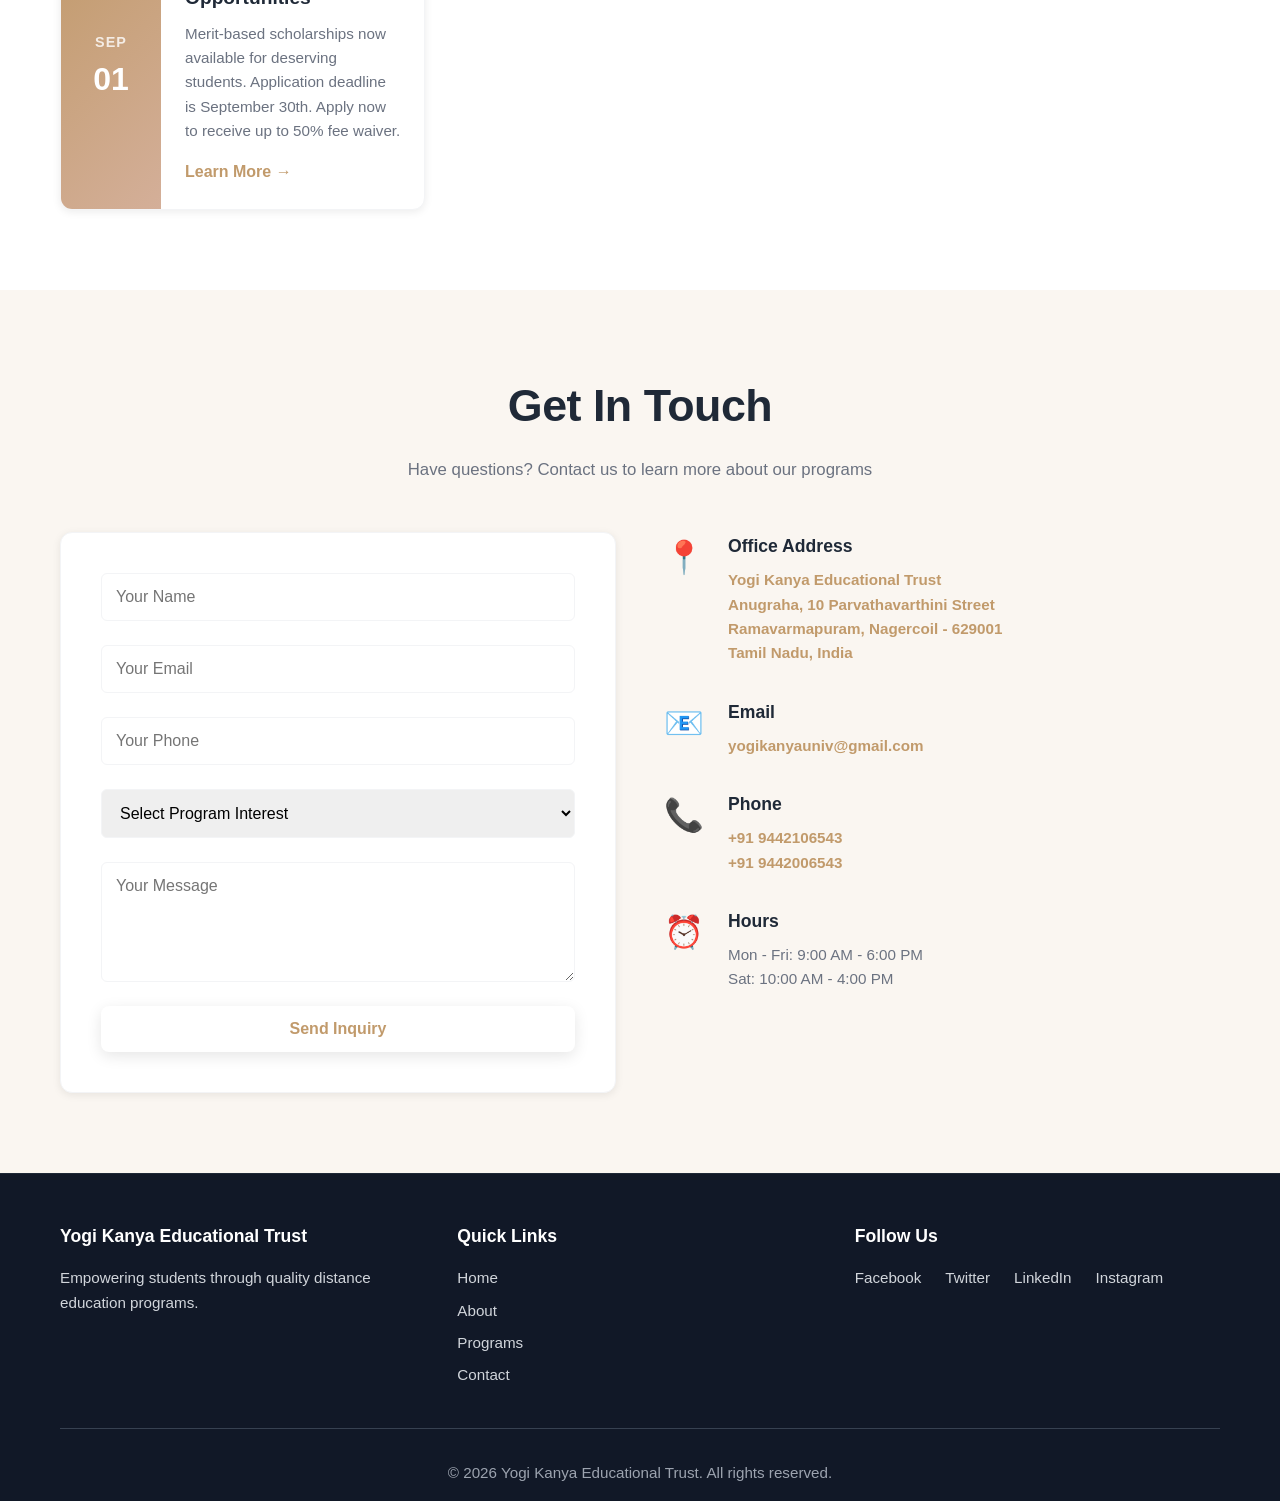
==== commit 7aa3e683: "Update business hours formatting" ====
--- a/index.html
+++ b/index.html
@@ -75,7 +75,7 @@
                     <div class="contact-icon">⏰</div>
                     <div class="contact-details">
                         <span class="contact-label">Hours</span>
-                        <span>Mon-Fri: 9AM-6PM | Sat: 10AM-4PM</span>
+                        <span>Mon-Fri:9AM-6PM Sat:10AM-4PM</span>
                     </div>
                 </div>
             </div>
